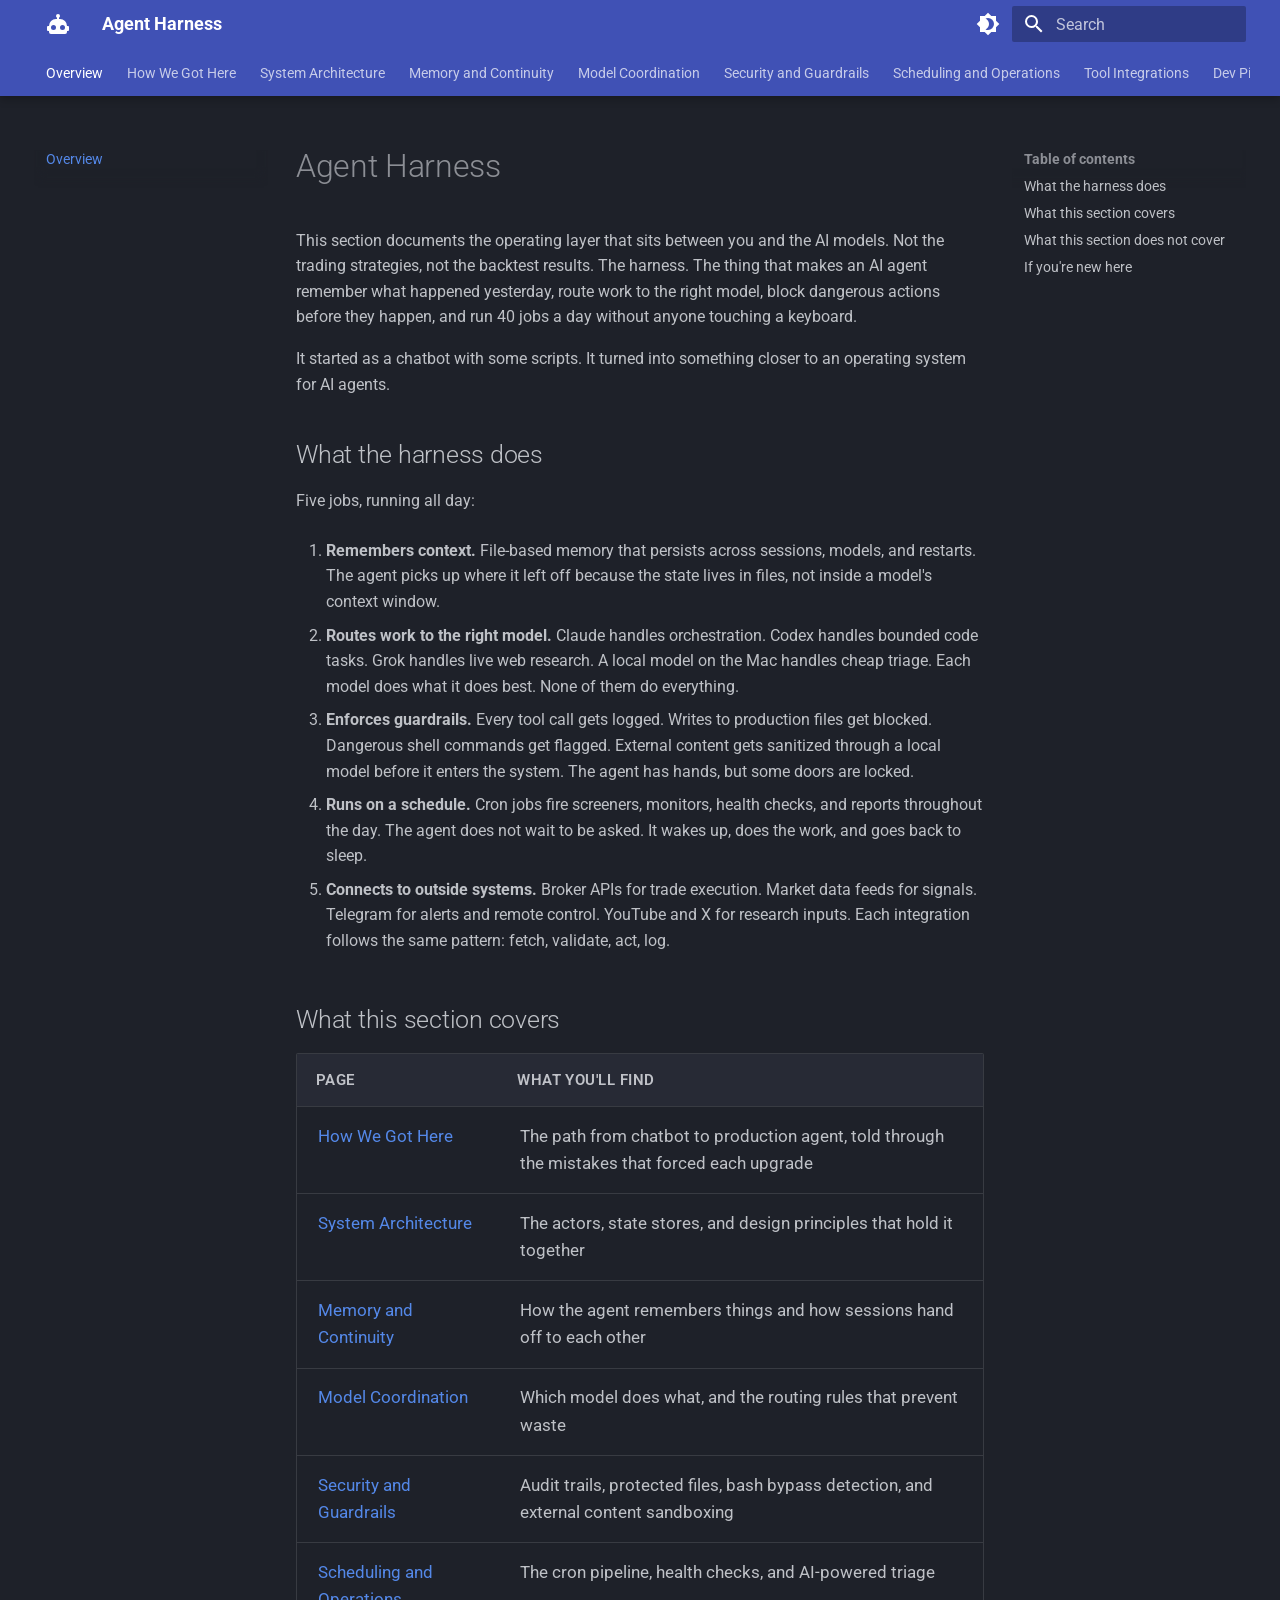
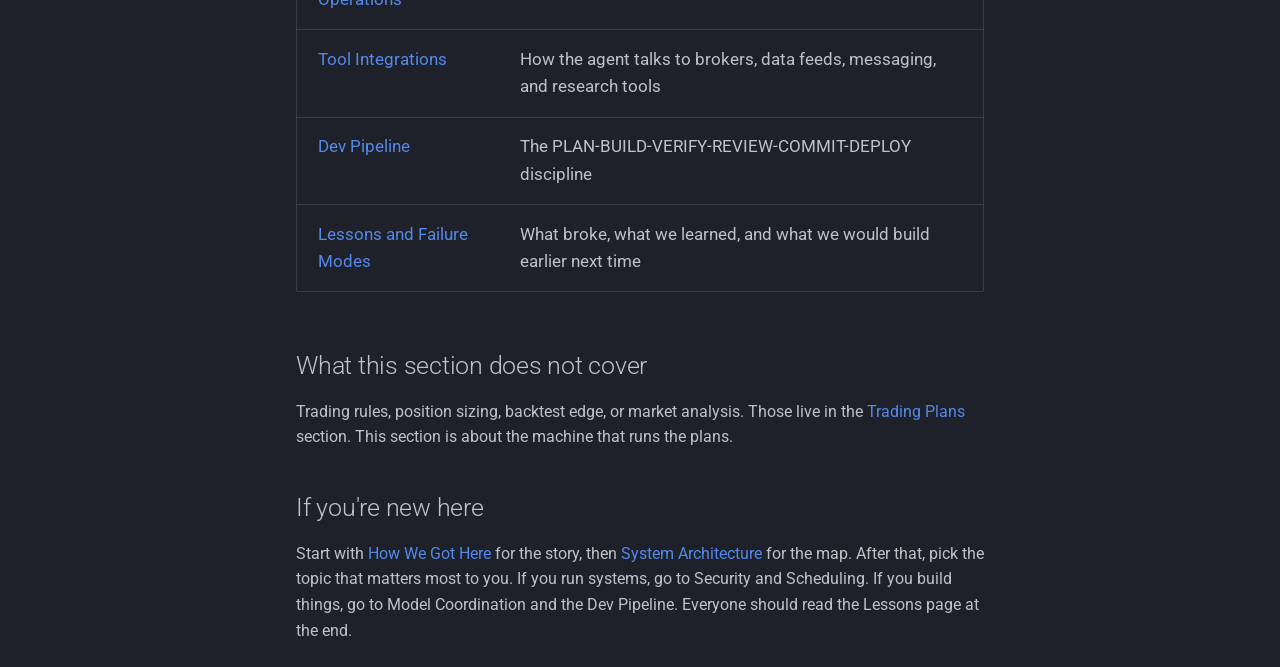
==== index.html @ ddc843b8 "Deployed  with MkDocs version: 1.6.1" ====
<!doctype html>
<html lang="en" class="no-js">
  <head>
    
      <meta charset="utf-8">
      <meta name="viewport" content="width=device-width,initial-scale=1">
      
        <meta name="description" content="How to build a production AI agent system with persistent memory, multi-model coordination, and guardrails">
      
      
        <meta name="author" content="Dana">
      
      
      
      
        <link rel="next" href="how-we-got-here/">
      
      
        
      
      
      <link rel="icon" href="assets/favicon.svg">
      <meta name="generator" content="mkdocs-1.6.1, mkdocs-material-9.7.6">
    
    
      
        <title>Agent Harness</title>
      
    
    
      <link rel="stylesheet" href="assets/stylesheets/main.484c7ddc.min.css">
      
        
        <link rel="stylesheet" href="assets/stylesheets/palette.ab4e12ef.min.css">
      
      


    
    
      
    
    
      
        
        
        <link rel="preconnect" href="https://fonts.gstatic.com" crossorigin>
        <link rel="stylesheet" href="https://fonts.googleapis.com/css?family=Roboto:300,300i,400,400i,700,700i%7CRoboto+Mono:400,400i,700,700i&display=fallback">
        <style>:root{--md-text-font:"Roboto";--md-code-font:"Roboto Mono"}</style>
      
    
    
      <link rel="stylesheet" href="stylesheets/extra.css">
    
    <script>__md_scope=new URL(".",location),__md_hash=e=>[...e].reduce(((e,_)=>(e<<5)-e+_.charCodeAt(0)),0),__md_get=(e,_=localStorage,t=__md_scope)=>JSON.parse(_.getItem(t.pathname+"."+e)),__md_set=(e,_,t=localStorage,a=__md_scope)=>{try{t.setItem(a.pathname+"."+e,JSON.stringify(_))}catch(e){}}</script>
    
      

    
    
  </head>
  
  
    
    
      
    
    
    
    
    <body dir="ltr" data-md-color-scheme="slate" data-md-color-primary="indigo" data-md-color-accent="cyan">
  
    
    <input class="md-toggle" data-md-toggle="drawer" type="checkbox" id="__drawer" autocomplete="off">
    <input class="md-toggle" data-md-toggle="search" type="checkbox" id="__search" autocomplete="off">
    <label class="md-overlay" for="__drawer"></label>
    <div data-md-component="skip">
      
        
        <a href="#agent-harness" class="md-skip">
          Skip to content
        </a>
      
    </div>
    <div data-md-component="announce">
      
    </div>
    
    
      

  

<header class="md-header md-header--shadow md-header--lifted" data-md-component="header">
  <nav class="md-header__inner md-grid" aria-label="Header">
    <a href="." title="Agent Harness" class="md-header__button md-logo" aria-label="Agent Harness" data-md-component="logo">
      
  
  <svg xmlns="http://www.w3.org/2000/svg" viewBox="0 0 24 24"><path d="M12 2a2 2 0 0 1 2 2c0 .74-.4 1.39-1 1.73V7h1a7 7 0 0 1 7 7h1a1 1 0 0 1 1 1v3a1 1 0 0 1-1 1h-1v1a2 2 0 0 1-2 2H5a2 2 0 0 1-2-2v-1H2a1 1 0 0 1-1-1v-3a1 1 0 0 1 1-1h1a7 7 0 0 1 7-7h1V5.73c-.6-.34-1-.99-1-1.73a2 2 0 0 1 2-2M7.5 13A2.5 2.5 0 0 0 5 15.5 2.5 2.5 0 0 0 7.5 18a2.5 2.5 0 0 0 2.5-2.5A2.5 2.5 0 0 0 7.5 13m9 0a2.5 2.5 0 0 0-2.5 2.5 2.5 2.5 0 0 0 2.5 2.5 2.5 2.5 0 0 0 2.5-2.5 2.5 2.5 0 0 0-2.5-2.5"/></svg>

    </a>
    <label class="md-header__button md-icon" for="__drawer">
      
      <svg xmlns="http://www.w3.org/2000/svg" viewBox="0 0 24 24"><path d="M3 6h18v2H3zm0 5h18v2H3zm0 5h18v2H3z"/></svg>
    </label>
    <div class="md-header__title" data-md-component="header-title">
      <div class="md-header__ellipsis">
        <div class="md-header__topic">
          <span class="md-ellipsis">
            Agent Harness
          </span>
        </div>
        <div class="md-header__topic" data-md-component="header-topic">
          <span class="md-ellipsis">
            
              Overview
            
          </span>
        </div>
      </div>
    </div>
    
      
        <form class="md-header__option" data-md-component="palette">
  
    
    
    
    <input class="md-option" data-md-color-media="" data-md-color-scheme="slate" data-md-color-primary="indigo" data-md-color-accent="cyan"  aria-label="Switch to light mode"  type="radio" name="__palette" id="__palette_0">
    
      <label class="md-header__button md-icon" title="Switch to light mode" for="__palette_1" hidden>
        <svg xmlns="http://www.w3.org/2000/svg" viewBox="0 0 24 24"><path d="M12 18c-.89 0-1.74-.2-2.5-.55C11.56 16.5 13 14.42 13 12s-1.44-4.5-3.5-5.45C10.26 6.2 11.11 6 12 6a6 6 0 0 1 6 6 6 6 0 0 1-6 6m8-9.31V4h-4.69L12 .69 8.69 4H4v4.69L.69 12 4 15.31V20h4.69L12 23.31 15.31 20H20v-4.69L23.31 12z"/></svg>
      </label>
    
  
    
    
    
    <input class="md-option" data-md-color-media="" data-md-color-scheme="default" data-md-color-primary="indigo" data-md-color-accent="cyan"  aria-label="Switch to dark mode"  type="radio" name="__palette" id="__palette_1">
    
      <label class="md-header__button md-icon" title="Switch to dark mode" for="__palette_0" hidden>
        <svg xmlns="http://www.w3.org/2000/svg" viewBox="0 0 24 24"><path d="M12 8a4 4 0 0 0-4 4 4 4 0 0 0 4 4 4 4 0 0 0 4-4 4 4 0 0 0-4-4m0 10a6 6 0 0 1-6-6 6 6 0 0 1 6-6 6 6 0 0 1 6 6 6 6 0 0 1-6 6m8-9.31V4h-4.69L12 .69 8.69 4H4v4.69L.69 12 4 15.31V20h4.69L12 23.31 15.31 20H20v-4.69L23.31 12z"/></svg>
      </label>
    
  
</form>
      
    
    
      <script>var palette=__md_get("__palette");if(palette&&palette.color){if("(prefers-color-scheme)"===palette.color.media){var media=matchMedia("(prefers-color-scheme: light)"),input=document.querySelector(media.matches?"[data-md-color-media='(prefers-color-scheme: light)']":"[data-md-color-media='(prefers-color-scheme: dark)']");palette.color.media=input.getAttribute("data-md-color-media"),palette.color.scheme=input.getAttribute("data-md-color-scheme"),palette.color.primary=input.getAttribute("data-md-color-primary"),palette.color.accent=input.getAttribute("data-md-color-accent")}for(var[key,value]of Object.entries(palette.color))document.body.setAttribute("data-md-color-"+key,value)}</script>
    
    
    
      
      
        <label class="md-header__button md-icon" for="__search">
          
          <svg xmlns="http://www.w3.org/2000/svg" viewBox="0 0 24 24"><path d="M9.5 3A6.5 6.5 0 0 1 16 9.5c0 1.61-.59 3.09-1.56 4.23l.27.27h.79l5 5-1.5 1.5-5-5v-.79l-.27-.27A6.52 6.52 0 0 1 9.5 16 6.5 6.5 0 0 1 3 9.5 6.5 6.5 0 0 1 9.5 3m0 2C7 5 5 7 5 9.5S7 14 9.5 14 14 12 14 9.5 12 5 9.5 5"/></svg>
        </label>
        <div class="md-search" data-md-component="search" role="dialog">
  <label class="md-search__overlay" for="__search"></label>
  <div class="md-search__inner" role="search">
    <form class="md-search__form" name="search">
      <input type="text" class="md-search__input" name="query" aria-label="Search" placeholder="Search" autocapitalize="off" autocorrect="off" autocomplete="off" spellcheck="false" data-md-component="search-query" required>
      <label class="md-search__icon md-icon" for="__search">
        
        <svg xmlns="http://www.w3.org/2000/svg" viewBox="0 0 24 24"><path d="M9.5 3A6.5 6.5 0 0 1 16 9.5c0 1.61-.59 3.09-1.56 4.23l.27.27h.79l5 5-1.5 1.5-5-5v-.79l-.27-.27A6.52 6.52 0 0 1 9.5 16 6.5 6.5 0 0 1 3 9.5 6.5 6.5 0 0 1 9.5 3m0 2C7 5 5 7 5 9.5S7 14 9.5 14 14 12 14 9.5 12 5 9.5 5"/></svg>
        
        <svg xmlns="http://www.w3.org/2000/svg" viewBox="0 0 24 24"><path d="M20 11v2H8l5.5 5.5-1.42 1.42L4.16 12l7.92-7.92L13.5 5.5 8 11z"/></svg>
      </label>
      <nav class="md-search__options" aria-label="Search">
        
        <button type="reset" class="md-search__icon md-icon" title="Clear" aria-label="Clear" tabindex="-1">
          
          <svg xmlns="http://www.w3.org/2000/svg" viewBox="0 0 24 24"><path d="M19 6.41 17.59 5 12 10.59 6.41 5 5 6.41 10.59 12 5 17.59 6.41 19 12 13.41 17.59 19 19 17.59 13.41 12z"/></svg>
        </button>
      </nav>
      
        <div class="md-search__suggest" data-md-component="search-suggest"></div>
      
    </form>
    <div class="md-search__output">
      <div class="md-search__scrollwrap" tabindex="0" data-md-scrollfix>
        <div class="md-search-result" data-md-component="search-result">
          <div class="md-search-result__meta">
            Initializing search
          </div>
          <ol class="md-search-result__list" role="presentation"></ol>
        </div>
      </div>
    </div>
  </div>
</div>
      
    
    
  </nav>
  
    
      
<nav class="md-tabs" aria-label="Tabs" data-md-component="tabs">
  <div class="md-grid">
    <ul class="md-tabs__list">
      
        
  
  
  
    
  
  
    <li class="md-tabs__item md-tabs__item--active">
      <a href="." class="md-tabs__link">
        
  
  
    
  
  Overview

      </a>
    </li>
  

      
        
  
  
  
  
    <li class="md-tabs__item">
      <a href="how-we-got-here/" class="md-tabs__link">
        
  
  
    
  
  How We Got Here

      </a>
    </li>
  

      
        
  
  
  
  
    <li class="md-tabs__item">
      <a href="architecture/" class="md-tabs__link">
        
  
  
    
  
  System Architecture

      </a>
    </li>
  

      
        
  
  
  
  
    <li class="md-tabs__item">
      <a href="memory-and-continuity/" class="md-tabs__link">
        
  
  
    
  
  Memory and Continuity

      </a>
    </li>
  

      
        
  
  
  
  
    <li class="md-tabs__item">
      <a href="model-coordination/" class="md-tabs__link">
        
  
  
    
  
  Model Coordination

      </a>
    </li>
  

      
        
  
  
  
  
    <li class="md-tabs__item">
      <a href="security-and-guardrails/" class="md-tabs__link">
        
  
  
    
  
  Security and Guardrails

      </a>
    </li>
  

      
        
  
  
  
  
    <li class="md-tabs__item">
      <a href="scheduling-and-operations/" class="md-tabs__link">
        
  
  
    
  
  Scheduling and Operations

      </a>
    </li>
  

      
        
  
  
  
  
    <li class="md-tabs__item">
      <a href="tool-integrations/" class="md-tabs__link">
        
  
  
    
  
  Tool Integrations

      </a>
    </li>
  

      
        
  
  
  
  
    <li class="md-tabs__item">
      <a href="dev-pipeline/" class="md-tabs__link">
        
  
  
    
  
  Dev Pipeline

      </a>
    </li>
  

      
        
  
  
  
  
    <li class="md-tabs__item">
      <a href="lessons-and-failure-modes/" class="md-tabs__link">
        
  
  
    
  
  Lessons and Failure Modes

      </a>
    </li>
  

      
    </ul>
  </div>
</nav>
    
  
</header>
    
    <div class="md-container" data-md-component="container">
      
      
        
      
      <main class="md-main" data-md-component="main">
        <div class="md-main__inner md-grid">
          
            
              
              <div class="md-sidebar md-sidebar--primary" data-md-component="sidebar" data-md-type="navigation" >
                <div class="md-sidebar__scrollwrap">
                  <div class="md-sidebar__inner">
                    


  


<nav class="md-nav md-nav--primary md-nav--lifted" aria-label="Navigation" data-md-level="0">
  <label class="md-nav__title" for="__drawer">
    <a href="." title="Agent Harness" class="md-nav__button md-logo" aria-label="Agent Harness" data-md-component="logo">
      
  
  <svg xmlns="http://www.w3.org/2000/svg" viewBox="0 0 24 24"><path d="M12 2a2 2 0 0 1 2 2c0 .74-.4 1.39-1 1.73V7h1a7 7 0 0 1 7 7h1a1 1 0 0 1 1 1v3a1 1 0 0 1-1 1h-1v1a2 2 0 0 1-2 2H5a2 2 0 0 1-2-2v-1H2a1 1 0 0 1-1-1v-3a1 1 0 0 1 1-1h1a7 7 0 0 1 7-7h1V5.73c-.6-.34-1-.99-1-1.73a2 2 0 0 1 2-2M7.5 13A2.5 2.5 0 0 0 5 15.5 2.5 2.5 0 0 0 7.5 18a2.5 2.5 0 0 0 2.5-2.5A2.5 2.5 0 0 0 7.5 13m9 0a2.5 2.5 0 0 0-2.5 2.5 2.5 2.5 0 0 0 2.5 2.5 2.5 2.5 0 0 0 2.5-2.5 2.5 2.5 0 0 0-2.5-2.5"/></svg>

    </a>
    Agent Harness
  </label>
  
  <ul class="md-nav__list" data-md-scrollfix>
    
      
      
  
  
    
  
  
  
    <li class="md-nav__item md-nav__item--active">
      
      <input class="md-nav__toggle md-toggle" type="checkbox" id="__toc">
      
      
        
      
      
        <label class="md-nav__link md-nav__link--active" for="__toc">
          
  
  
  <span class="md-ellipsis">
    
  
    Overview
  

    
  </span>
  
  

          <span class="md-nav__icon md-icon"></span>
        </label>
      
      <a href="." class="md-nav__link md-nav__link--active">
        
  
  
  <span class="md-ellipsis">
    
  
    Overview
  

    
  </span>
  
  

      </a>
      
        

<nav class="md-nav md-nav--secondary" aria-label="Table of contents">
  
  
  
    
  
  
    <label class="md-nav__title" for="__toc">
      <span class="md-nav__icon md-icon"></span>
      Table of contents
    </label>
    <ul class="md-nav__list" data-md-component="toc" data-md-scrollfix>
      
        <li class="md-nav__item">
  <a href="#what-the-harness-does" class="md-nav__link">
    <span class="md-ellipsis">
      
        What the harness does
      
    </span>
  </a>
  
</li>
      
        <li class="md-nav__item">
  <a href="#what-this-section-covers" class="md-nav__link">
    <span class="md-ellipsis">
      
        What this section covers
      
    </span>
  </a>
  
</li>
      
        <li class="md-nav__item">
  <a href="#what-this-section-does-not-cover" class="md-nav__link">
    <span class="md-ellipsis">
      
        What this section does not cover
      
    </span>
  </a>
  
</li>
      
        <li class="md-nav__item">
  <a href="#if-youre-new-here" class="md-nav__link">
    <span class="md-ellipsis">
      
        If you're new here
      
    </span>
  </a>
  
</li>
      
    </ul>
  
</nav>
      
    </li>
  

    
      
      
  
  
  
  
    <li class="md-nav__item">
      <a href="how-we-got-here/" class="md-nav__link">
        
  
  
  <span class="md-ellipsis">
    
  
    How We Got Here
  

    
  </span>
  
  

      </a>
    </li>
  

    
      
      
  
  
  
  
    <li class="md-nav__item">
      <a href="architecture/" class="md-nav__link">
        
  
  
  <span class="md-ellipsis">
    
  
    System Architecture
  

    
  </span>
  
  

      </a>
    </li>
  

    
      
      
  
  
  
  
    <li class="md-nav__item">
      <a href="memory-and-continuity/" class="md-nav__link">
        
  
  
  <span class="md-ellipsis">
    
  
    Memory and Continuity
  

    
  </span>
  
  

      </a>
    </li>
  

    
      
      
  
  
  
  
    <li class="md-nav__item">
      <a href="model-coordination/" class="md-nav__link">
        
  
  
  <span class="md-ellipsis">
    
  
    Model Coordination
  

    
  </span>
  
  

      </a>
    </li>
  

    
      
      
  
  
  
  
    <li class="md-nav__item">
      <a href="security-and-guardrails/" class="md-nav__link">
        
  
  
  <span class="md-ellipsis">
    
  
    Security and Guardrails
  

    
  </span>
  
  

      </a>
    </li>
  

    
      
      
  
  
  
  
    <li class="md-nav__item">
      <a href="scheduling-and-operations/" class="md-nav__link">
        
  
  
  <span class="md-ellipsis">
    
  
    Scheduling and Operations
  

    
  </span>
  
  

      </a>
    </li>
  

    
      
      
  
  
  
  
    <li class="md-nav__item">
      <a href="tool-integrations/" class="md-nav__link">
        
  
  
  <span class="md-ellipsis">
    
  
    Tool Integrations
  

    
  </span>
  
  

      </a>
    </li>
  

    
      
      
  
  
  
  
    <li class="md-nav__item">
      <a href="dev-pipeline/" class="md-nav__link">
        
  
  
  <span class="md-ellipsis">
    
  
    Dev Pipeline
  

    
  </span>
  
  

      </a>
    </li>
  

    
      
      
  
  
  
  
    <li class="md-nav__item">
      <a href="lessons-and-failure-modes/" class="md-nav__link">
        
  
  
  <span class="md-ellipsis">
    
  
    Lessons and Failure Modes
  

    
  </span>
  
  

      </a>
    </li>
  

    
  </ul>
</nav>
                  </div>
                </div>
              </div>
            
            
              
              <div class="md-sidebar md-sidebar--secondary" data-md-component="sidebar" data-md-type="toc" >
                <div class="md-sidebar__scrollwrap">
                  <div class="md-sidebar__inner">
                    

<nav class="md-nav md-nav--secondary" aria-label="Table of contents">
  
  
  
    
  
  
    <label class="md-nav__title" for="__toc">
      <span class="md-nav__icon md-icon"></span>
      Table of contents
    </label>
    <ul class="md-nav__list" data-md-component="toc" data-md-scrollfix>
      
        <li class="md-nav__item">
  <a href="#what-the-harness-does" class="md-nav__link">
    <span class="md-ellipsis">
      
        What the harness does
      
    </span>
  </a>
  
</li>
      
        <li class="md-nav__item">
  <a href="#what-this-section-covers" class="md-nav__link">
    <span class="md-ellipsis">
      
        What this section covers
      
    </span>
  </a>
  
</li>
      
        <li class="md-nav__item">
  <a href="#what-this-section-does-not-cover" class="md-nav__link">
    <span class="md-ellipsis">
      
        What this section does not cover
      
    </span>
  </a>
  
</li>
      
        <li class="md-nav__item">
  <a href="#if-youre-new-here" class="md-nav__link">
    <span class="md-ellipsis">
      
        If you're new here
      
    </span>
  </a>
  
</li>
      
    </ul>
  
</nav>
                  </div>
                </div>
              </div>
            
          
          
            <div class="md-content" data-md-component="content">
              
              <article class="md-content__inner md-typeset">
                
                  



<h1 id="agent-harness">Agent Harness<a class="headerlink" href="#agent-harness" title="Permanent link">&para;</a></h1>
<p>This section documents the operating layer that sits between you and the AI models. Not the trading strategies, not the backtest results. The harness. The thing that makes an AI agent remember what happened yesterday, route work to the right model, block dangerous actions before they happen, and run 40 jobs a day without anyone touching a keyboard.</p>
<p>It started as a chatbot with some scripts. It turned into something closer to an operating system for AI agents.</p>
<h2 id="what-the-harness-does">What the harness does<a class="headerlink" href="#what-the-harness-does" title="Permanent link">&para;</a></h2>
<p>Five jobs, running all day:</p>
<ol>
<li>
<p><strong>Remembers context.</strong> File-based memory that persists across sessions, models, and restarts. The agent picks up where it left off because the state lives in files, not inside a model's context window.</p>
</li>
<li>
<p><strong>Routes work to the right model.</strong> Claude handles orchestration. Codex handles bounded code tasks. Grok handles live web research. A local model on the Mac handles cheap triage. Each model does what it does best. None of them do everything.</p>
</li>
<li>
<p><strong>Enforces guardrails.</strong> Every tool call gets logged. Writes to production files get blocked. Dangerous shell commands get flagged. External content gets sanitized through a local model before it enters the system. The agent has hands, but some doors are locked.</p>
</li>
<li>
<p><strong>Runs on a schedule.</strong> Cron jobs fire screeners, monitors, health checks, and reports throughout the day. The agent does not wait to be asked. It wakes up, does the work, and goes back to sleep.</p>
</li>
<li>
<p><strong>Connects to outside systems.</strong> Broker APIs for trade execution. Market data feeds for signals. Telegram for alerts and remote control. YouTube and X for research inputs. Each integration follows the same pattern: fetch, validate, act, log.</p>
</li>
</ol>
<h2 id="what-this-section-covers">What this section covers<a class="headerlink" href="#what-this-section-covers" title="Permanent link">&para;</a></h2>
<table>
<thead>
<tr>
<th>Page</th>
<th>What you'll find</th>
</tr>
</thead>
<tbody>
<tr>
<td><a href="how-we-got-here/">How We Got Here</a></td>
<td>The path from chatbot to production agent, told through the mistakes that forced each upgrade</td>
</tr>
<tr>
<td><a href="architecture/">System Architecture</a></td>
<td>The actors, state stores, and design principles that hold it together</td>
</tr>
<tr>
<td><a href="memory-and-continuity/">Memory and Continuity</a></td>
<td>How the agent remembers things and how sessions hand off to each other</td>
</tr>
<tr>
<td><a href="model-coordination/">Model Coordination</a></td>
<td>Which model does what, and the routing rules that prevent waste</td>
</tr>
<tr>
<td><a href="security-and-guardrails/">Security and Guardrails</a></td>
<td>Audit trails, protected files, bash bypass detection, and external content sandboxing</td>
</tr>
<tr>
<td><a href="scheduling-and-operations/">Scheduling and Operations</a></td>
<td>The cron pipeline, health checks, and AI-powered triage</td>
</tr>
<tr>
<td><a href="tool-integrations/">Tool Integrations</a></td>
<td>How the agent talks to brokers, data feeds, messaging, and research tools</td>
</tr>
<tr>
<td><a href="dev-pipeline/">Dev Pipeline</a></td>
<td>The PLAN-BUILD-VERIFY-REVIEW-COMMIT-DEPLOY discipline</td>
</tr>
<tr>
<td><a href="lessons-and-failure-modes/">Lessons and Failure Modes</a></td>
<td>What broke, what we learned, and what we would build earlier next time</td>
</tr>
</tbody>
</table>
<h2 id="what-this-section-does-not-cover">What this section does not cover<a class="headerlink" href="#what-this-section-does-not-cover" title="Permanent link">&para;</a></h2>
<p>Trading rules, position sizing, backtest edge, or market analysis. Those live in the <a href="https://drm-collab.github.io/master-rulebook/plans/overview/">Trading Plans</a> section. This section is about the machine that runs the plans.</p>
<h2 id="if-youre-new-here">If you're new here<a class="headerlink" href="#if-youre-new-here" title="Permanent link">&para;</a></h2>
<p>Start with <a href="how-we-got-here/">How We Got Here</a> for the story, then <a href="architecture/">System Architecture</a> for the map. After that, pick the topic that matters most to you. If you run systems, go to Security and Scheduling. If you build things, go to Model Coordination and the Dev Pipeline. Everyone should read the Lessons page at the end.</p>












                
              </article>
            </div>
          
          
  <script>var tabs=__md_get("__tabs");if(Array.isArray(tabs))e:for(var set of document.querySelectorAll(".tabbed-set")){var labels=set.querySelector(".tabbed-labels");for(var tab of tabs)for(var label of labels.getElementsByTagName("label"))if(label.innerText.trim()===tab){var input=document.getElementById(label.htmlFor);input.checked=!0;continue e}}</script>

<script>var target=document.getElementById(location.hash.slice(1));target&&target.name&&(target.checked=target.name.startsWith("__tabbed_"))</script>
        </div>
        
          <button type="button" class="md-top md-icon" data-md-component="top" hidden>
  
  <svg xmlns="http://www.w3.org/2000/svg" viewBox="0 0 24 24"><path d="M13 20h-2V8l-5.5 5.5-1.42-1.42L12 4.16l7.92 7.92-1.42 1.42L13 8z"/></svg>
  Back to top
</button>
        
      </main>
      
        <footer class="md-footer">
  
  <div class="md-footer-meta md-typeset">
    <div class="md-footer-meta__inner md-grid">
      <div class="md-copyright">
  
  
    Made with
    <a href="https://squidfunk.github.io/mkdocs-material/" target="_blank" rel="noopener">
      Material for MkDocs
    </a>
  
</div>
      
    </div>
  </div>
</footer>
      
    </div>
    <div class="md-dialog" data-md-component="dialog">
      <div class="md-dialog__inner md-typeset"></div>
    </div>
    
    
    
      
      
      <script id="__config" type="application/json">{"annotate": null, "base": ".", "features": ["navigation.instant", "navigation.tabs", "navigation.tabs.sticky", "navigation.sections", "navigation.top", "search.highlight", "search.suggest", "content.code.copy", "content.tabs.link", "toc.follow"], "search": "assets/javascripts/workers/search.2c215733.min.js", "tags": null, "translations": {"clipboard.copied": "Copied to clipboard", "clipboard.copy": "Copy to clipboard", "search.result.more.one": "1 more on this page", "search.result.more.other": "# more on this page", "search.result.none": "No matching documents", "search.result.one": "1 matching document", "search.result.other": "# matching documents", "search.result.placeholder": "Type to start searching", "search.result.term.missing": "Missing", "select.version": "Select version"}, "version": null}</script>
    
    
      <script src="assets/javascripts/bundle.79ae519e.min.js"></script>
      
    
  </body>
</html>
---- assets/stylesheets/main.484c7ddc.min.css ----
@charset "UTF-8";html{-webkit-text-size-adjust:none;-moz-text-size-adjust:none;text-size-adjust:none;box-sizing:border-box}*,:after,:before{box-sizing:inherit}@media (prefers-reduced-motion){*,:after,:before{transition:none!important}}body{margin:0}a,button,input,label{-webkit-tap-highlight-color:transparent}a{color:inherit;text-decoration:none}hr{border:0;box-sizing:initial;display:block;height:.05rem;overflow:visible;padding:0}small{font-size:80%}sub,sup{line-height:1em}img{border-style:none}table{border-collapse:initial;border-spacing:0}td,th{font-weight:400;vertical-align:top}button{background:#0000;border:0;font-family:inherit;font-size:inherit;margin:0;padding:0}input{border:0;outline:none}:root{--md-primary-fg-color:#4051b5;--md-primary-fg-color--light:#5d6cc0;--md-primary-fg-color--dark:#303fa1;--md-primary-bg-color:#fff;--md-primary-bg-color--light:#ffffffb3;--md-accent-fg-color:#526cfe;--md-accent-fg-color--transparent:#526cfe1a;--md-accent-bg-color:#fff;--md-accent-bg-color--light:#ffffffb3}[data-md-color-scheme=default]{color-scheme:light}[data-md-color-scheme=default] img[src$="#gh-dark-mode-only"],[data-md-color-scheme=default] img[src$="#only-dark"]{display:none}:root,[data-md-color-scheme=default]{--md-hue:225deg;--md-default-fg-color:#000000de;--md-default-fg-color--light:#0000008a;--md-default-fg-color--lighter:#00000052;--md-default-fg-color--lightest:#00000012;--md-default-bg-color:#fff;--md-default-bg-color--light:#ffffffb3;--md-default-bg-color--lighter:#ffffff4d;--md-default-bg-color--lightest:#ffffff1f;--md-code-fg-color:#36464e;--md-code-bg-color:#f5f5f5;--md-code-bg-color--light:#f5f5f5b3;--md-code-bg-color--lighter:#f5f5f54d;--md-code-hl-color:#4287ff;--md-code-hl-color--light:#4287ff1a;--md-code-hl-number-color:#d52a2a;--md-code-hl-special-color:#db1457;--md-code-hl-function-color:#a846b9;--md-code-hl-constant-color:#6e59d9;--md-code-hl-keyword-color:#3f6ec6;--md-code-hl-string-color:#1c7d4d;--md-code-hl-name-color:var(--md-code-fg-color);--md-code-hl-operator-color:var(--md-default-fg-color--light);--md-code-hl-punctuation-color:var(--md-default-fg-color--light);--md-code-hl-comment-color:var(--md-default-fg-color--light);--md-code-hl-generic-color:var(--md-default-fg-color--light);--md-code-hl-variable-color:var(--md-default-fg-color--light);--md-typeset-color:var(--md-default-fg-color);--md-typeset-a-color:var(--md-primary-fg-color);--md-typeset-del-color:#f5503d26;--md-typeset-ins-color:#0bd57026;--md-typeset-kbd-color:#fafafa;--md-typeset-kbd-accent-color:#fff;--md-typeset-kbd-border-color:#b8b8b8;--md-typeset-mark-color:#ffff0080;--md-typeset-table-color:#0000001f;--md-typeset-table-color--light:rgba(0,0,0,.035);--md-admonition-fg-color:var(--md-default-fg-color);--md-admonition-bg-color:var(--md-default-bg-color);--md-warning-fg-color:#000000de;--md-warning-bg-color:#ff9;--md-footer-fg-color:#fff;--md-footer-fg-color--light:#ffffffb3;--md-footer-fg-color--lighter:#ffffff73;--md-footer-bg-color:#000000de;--md-footer-bg-color--dark:#00000052;--md-shadow-z1:0 0.2rem 0.5rem #0000000d,0 0 0.05rem #0000001a;--md-shadow-z2:0 0.2rem 0.5rem #0000001a,0 0 0.05rem #00000040;--md-shadow-z3:0 0.2rem 0.5rem #0003,0 0 0.05rem #00000059}.md-icon svg{fill:currentcolor;display:block;height:1.2rem;width:1.2rem}body{-webkit-font-smoothing:antialiased;-moz-osx-font-smoothing:grayscale;--md-text-font-family:var(--md-text-font,_),-apple-system,BlinkMacSystemFont,Helvetica,Arial,sans-serif;--md-code-font-family:var(--md-code-font,_),SFMono-Regular,Consolas,Menlo,monospace}aside,body,input{font-feature-settings:"kern","liga";color:var(--md-typeset-color);font-family:var(--md-text-font-family)}code,kbd,pre{font-feature-settings:"kern";font-family:var(--md-code-font-family)}:root{--md-typeset-table-sort-icon:url('data:image/svg+xml;charset=utf-8,<svg xmlns="http://www.w3.org/2000/svg" viewBox="0 0 24 24"><path d="m18 21-4-4h3V7h-3l4-4 4 4h-3v10h3M2 19v-2h10v2M2 13v-2h7v2M2 7V5h4v2z"/></svg>');--md-typeset-table-sort-icon--asc:url('data:image/svg+xml;charset=utf-8,<svg xmlns="http://www.w3.org/2000/svg" viewBox="0 0 24 24"><path d="M19 17h3l-4 4-4-4h3V3h2M2 17h10v2H2M6 5v2H2V5m0 6h7v2H2z"/></svg>');--md-typeset-table-sort-icon--desc:url('data:image/svg+xml;charset=utf-8,<svg xmlns="http://www.w3.org/2000/svg" viewBox="0 0 24 24"><path d="M19 7h3l-4-4-4 4h3v14h2M2 17h10v2H2M6 5v2H2V5m0 6h7v2H2z"/></svg>')}.md-typeset{-webkit-print-color-adjust:exact;color-adjust:exact;font-size:.8rem;line-height:1.6;overflow-wrap:break-word}@media print{.md-typeset{font-size:.68rem}}.md-typeset blockquote,.md-typeset dl,.md-typeset figure,.md-typeset ol,.md-typeset pre,.md-typeset ul{margin-bottom:1em;margin-top:1em}.md-typeset h1{color:var(--md-default-fg-color--light);font-size:2em;line-height:1.3;margin:0 0 1.25em}.md-typeset h1,.md-typeset h2{font-weight:300;letter-spacing:-.01em}.md-typeset h2{font-size:1.5625em;line-height:1.4;margin:1.6em 0 .64em}.md-typeset h3{font-size:1.25em;font-weight:400;letter-spacing:-.01em;line-height:1.5;margin:1.6em 0 .8em}.md-typeset h2+h3{margin-top:.8em}.md-typeset h4{font-weight:700;letter-spacing:-.01em;margin:1em 0}.md-typeset h5,.md-typeset h6{color:var(--md-default-fg-color--light);font-size:.8em;font-weight:700;letter-spacing:-.01em;margin:1.25em 0}.md-typeset h5{text-transform:uppercase}.md-typeset h5 code{text-transform:none}.md-typeset hr{border-bottom:.05rem solid var(--md-default-fg-color--lightest);display:flow-root;margin:1.5em 0}.md-typeset a{color:var(--md-typeset-a-color);word-break:break-word}.md-typeset a,.md-typeset a:before{transition:color 125ms}.md-typeset a:focus,.md-typeset a:hover{color:var(--md-accent-fg-color)}.md-typeset a:focus code,.md-typeset a:hover code{background-color:var(--md-accent-fg-color--transparent);color:var(--md-accent-fg-color)}.md-typeset a code{color:var(--md-typeset-a-color)}.md-typeset a.focus-visible{outline-color:var(--md-accent-fg-color);outline-offset:.2rem}.md-typeset code,.md-typeset kbd,.md-typeset pre{color:var(--md-code-fg-color);direction:ltr;font-variant-ligatures:none;transition:background-color 125ms}@media print{.md-typeset code,.md-typeset kbd,.md-typeset pre{white-space:pre-wrap}}.md-typeset code{background-color:var(--md-code-bg-color);border-radius:.1rem;-webkit-box-decoration-break:clone;box-decoration-break:clone;font-size:.85em;padding:0 .2941176471em;transition:color 125ms,background-color 125ms;word-break:break-word}.md-typeset code:not(.focus-visible){-webkit-tap-highlight-color:transparent;outline:none}.md-typeset pre{display:flow-root;line-height:1.4;position:relative}.md-typeset pre>code{-webkit-box-decoration-break:slice;box-decoration-break:slice;box-shadow:none;display:block;margin:0;outline-color:var(--md-accent-fg-color);overflow:auto;padding:.7720588235em 1.1764705882em;scrollbar-color:var(--md-default-fg-color--lighter) #0000;scrollbar-width:thin;touch-action:auto;word-break:normal}.md-typeset pre>code:hover{scrollbar-color:var(--md-accent-fg-color) #0000}.md-typeset pre>code::-webkit-scrollbar{height:.2rem;width:.2rem}.md-typeset pre>code::-webkit-scrollbar-thumb{background-color:var(--md-default-fg-color--lighter)}.md-typeset pre>code::-webkit-scrollbar-thumb:hover{background-color:var(--md-accent-fg-color)}.md-typeset kbd{background-color:var(--md-typeset-kbd-color);border-radius:.1rem;box-shadow:0 .1rem 0 .05rem var(--md-typeset-kbd-border-color),0 .1rem 0 var(--md-typeset-kbd-border-color),0 -.1rem .2rem var(--md-typeset-kbd-accent-color) inset;color:var(--md-default-fg-color);display:inline-block;font-size:.75em;padding:0 .6666666667em;vertical-align:text-top;word-break:break-word}.md-typeset mark{background-color:var(--md-typeset-mark-color);-webkit-box-decoration-break:clone;box-decoration-break:clone;color:inherit;word-break:break-word}.md-typeset abbr{cursor:help;text-decoration:none}.md-typeset [data-preview],.md-typeset abbr{border-bottom:.05rem dotted var(--md-default-fg-color--light)}.md-typeset small{opacity:.75}[dir=ltr] .md-typeset sub,[dir=ltr] .md-typeset sup{margin-left:.078125em}[dir=rtl] .md-typeset sub,[dir=rtl] .md-typeset sup{margin-right:.078125em}[dir=ltr] .md-typeset blockquote{padding-left:.6rem}[dir=rtl] .md-typeset blockquote{padding-right:.6rem}[dir=ltr] .md-typeset blockquote{border-left:.2rem solid var(--md-default-fg-color--lighter)}[dir=rtl] .md-typeset blockquote{border-right:.2rem solid var(--md-default-fg-color--lighter)}.md-typeset blockquote{color:var(--md-default-fg-color--light);margin-left:0;margin-right:0}.md-typeset ul{list-style-type:disc}.md-typeset ul[type]{list-style-type:revert-layer}[dir=ltr] .md-typeset ol,[dir=ltr] .md-typeset ul{margin-left:.625em}[dir=rtl] .md-typeset ol,[dir=rtl] .md-typeset ul{margin-right:.625em}.md-typeset ol,.md-typeset ul{padding:0}.md-typeset ol:not([hidden]),.md-typeset ul:not([hidden]){display:flow-root}.md-typeset ol ol,.md-typeset ul ol{list-style-type:lower-alpha}.md-typeset ol ol ol,.md-typeset ul ol ol{list-style-type:lower-roman}.md-typeset ol ol ol ol,.md-typeset ul ol ol ol{list-style-type:upper-alpha}.md-typeset ol ol ol ol ol,.md-typeset ul ol ol ol ol{list-style-type:upper-roman}.md-typeset ol[type],.md-typeset ul[type]{list-style-type:revert-layer}[dir=ltr] .md-typeset ol li,[dir=ltr] .md-typeset ul li{margin-left:1.25em}[dir=rtl] .md-typeset ol li,[dir=rtl] .md-typeset ul li{margin-right:1.25em}.md-typeset ol li,.md-typeset ul li{margin-bottom:.5em}.md-typeset ol li blockquote,.md-typeset ol li p,.md-typeset ul li blockquote,.md-typeset ul li p{margin:.5em 0}.md-typeset ol li:last-child,.md-typeset ul li:last-child{margin-bottom:0}[dir=ltr] .md-typeset ol li ol,[dir=ltr] .md-typeset ol li ul,[dir=ltr] .md-typeset ul li ol,[dir=ltr] .md-typeset ul li ul{margin-left:.625em}[dir=rtl] .md-typeset ol li ol,[dir=rtl] .md-typeset ol li ul,[dir=rtl] .md-typeset ul li ol,[dir=rtl] .md-typeset ul li ul{margin-right:.625em}.md-typeset ol li ol,.md-typeset ol li ul,.md-typeset ul li ol,.md-typeset ul li ul{margin-bottom:.5em;margin-top:.5em}[dir=ltr] .md-typeset dd{margin-left:1.875em}[dir=rtl] .md-typeset dd{margin-right:1.875em}.md-typeset dd{margin-bottom:1.5em;margin-top:1em}.md-typeset img,.md-typeset svg,.md-typeset video{height:auto;max-width:100%}.md-typeset img[align=left]{margin:1em 1em 1em 0}.md-typeset img[align=right]{margin:1em 0 1em 1em}.md-typeset img[align]:only-child{margin-top:0}.md-typeset figure{display:flow-root;margin:1em auto;max-width:100%;text-align:center;width:fit-content}.md-typeset figure img{display:block;margin:0 auto}.md-typeset figcaption{font-style:italic;margin:1em auto;max-width:24rem}.md-typeset iframe{max-width:100%}.md-typeset table:not([class]){background-color:var(--md-default-bg-color);border:.05rem solid var(--md-typeset-table-color);border-radius:.1rem;display:inline-block;font-size:.64rem;max-width:100%;overflow:auto;touch-action:auto}@media print{.md-typeset table:not([class]){display:table}}.md-typeset table:not([class])+*{margin-top:1.5em}.md-typeset table:not([class]) td>:first-child,.md-typeset table:not([class]) th>:first-child{margin-top:0}.md-typeset table:not([class]) td>:last-child,.md-typeset table:not([class]) th>:last-child{margin-bottom:0}.md-typeset table:not([class]) td:not([align]),.md-typeset table:not([class]) th:not([align]){text-align:left}[dir=rtl] .md-typeset table:not([class]) td:not([align]),[dir=rtl] .md-typeset table:not([class]) th:not([align]){text-align:right}.md-typeset table:not([class]) th{font-weight:700;min-width:5rem;padding:.9375em 1.25em;vertical-align:top}.md-typeset table:not([class]) td{border-top:.05rem solid var(--md-typeset-table-color);padding:.9375em 1.25em;vertical-align:top}.md-typeset table:not([class]) tbody tr{transition:background-color 125ms}.md-typeset table:not([class]) tbody tr:hover{background-color:var(--md-typeset-table-color--light);box-shadow:0 .05rem 0 var(--md-default-bg-color) inset}.md-typeset table:not([class]) a{word-break:normal}.md-typeset table th[role=columnheader]{cursor:pointer}[dir=ltr] .md-typeset table th[role=columnheader]:after{margin-left:.5em}[dir=rtl] .md-typeset table th[role=columnheader]:after{margin-right:.5em}.md-typeset table th[role=columnheader]:after{content:"";display:inline-block;height:1.2em;-webkit-mask-image:var(--md-typeset-table-sort-icon);mask-image:var(--md-typeset-table-sort-icon);-webkit-mask-repeat:no-repeat;mask-repeat:no-repeat;-webkit-mask-size:contain;mask-size:contain;transition:background-color 125ms;vertical-align:text-bottom;width:1.2em}.md-typeset table th[role=columnheader]:hover:after{background-color:var(--md-default-fg-color--lighter)}.md-typeset table th[role=columnheader][aria-sort=ascending]:after{background-color:var(--md-default-fg-color--light);-webkit-mask-image:var(--md-typeset-table-sort-icon--asc);mask-image:var(--md-typeset-table-sort-icon--asc)}.md-typeset table th[role=columnheader][aria-sort=descending]:after{background-color:var(--md-default-fg-color--light);-webkit-mask-image:var(--md-typeset-table-sort-icon--desc);mask-image:var(--md-typeset-table-sort-icon--desc)}.md-typeset__scrollwrap{margin:1em -.8rem;overflow-x:auto;touch-action:auto}.md-typeset__table{display:inline-block;margin-bottom:.5em;padding:0 .8rem}@media print{.md-typeset__table{display:block}}html .md-typeset__table table{display:table;margin:0;overflow:hidden;width:100%}@media screen and (max-width:44.984375em){.md-content__inner>pre{margin:1em -.8rem}.md-content__inner>pre code{border-radius:0}}.md-typeset .md-author{border-radius:100%;display:block;flex-shrink:0;height:1.6rem;overflow:hidden;position:relative;transition:color 125ms,transform 125ms;width:1.6rem}.md-typeset .md-author img{display:block}.md-typeset .md-author--more{background:var(--md-default-fg-color--lightest);color:var(--md-default-fg-color--lighter);font-size:.6rem;font-weight:700;line-height:1.6rem;text-align:center}.md-typeset .md-author--long{height:2.4rem;width:2.4rem}.md-typeset a.md-author{transform:scale(1)}.md-typeset a.md-author img{border-radius:100%;filter:grayscale(100%) opacity(75%);transition:filter 125ms}.md-typeset a.md-author:focus,.md-typeset a.md-author:hover{transform:scale(1.1);z-index:1}.md-typeset a.md-author:focus img,.md-typeset a.md-author:hover img{filter:grayscale(0)}.md-banner{background-color:var(--md-footer-bg-color);color:var(--md-footer-fg-color);overflow:auto}@media print{.md-banner{display:none}}.md-banner--warning{background-color:var(--md-warning-bg-color);color:var(--md-warning-fg-color)}.md-banner__inner{font-size:.7rem;margin:.6rem auto;padding:0 .8rem}[dir=ltr] .md-banner__button{float:right}[dir=rtl] .md-banner__button{float:left}.md-banner__button{color:inherit;cursor:pointer;transition:opacity .25s}.no-js .md-banner__button{display:none}.md-banner__button:hover{opacity:.7}html{font-size:125%;height:100%;overflow-x:hidden}@media screen and (min-width:100em){html{font-size:137.5%}}@media screen and (min-width:125em){html{font-size:150%}}body{background-color:var(--md-default-bg-color);display:flex;flex-direction:column;font-size:.5rem;min-height:100%;position:relative;width:100%}@media print{body{display:block}}@media screen and (max-width:59.984375em){body[data-md-scrolllock]{position:fixed}}.md-grid{margin-left:auto;margin-right:auto;max-width:61rem}.md-container{display:flex;flex-direction:column;flex-grow:1}@media print{.md-container{display:block}}.md-main{flex-grow:1}.md-main__inner{display:flex;height:100%;margin-top:1.5rem}.md-ellipsis{overflow:hidden;text-overflow:ellipsis}.md-toggle{display:none}.md-option{height:0;opacity:0;position:absolute;width:0}.md-option:checked+label:not([hidden]){display:block}.md-option.focus-visible+label{outline-color:var(--md-accent-fg-color);outline-style:auto}.md-skip{background-color:var(--md-default-fg-color);border-radius:.1rem;color:var(--md-default-bg-color);font-size:.64rem;margin:.5rem;opacity:0;outline-color:var(--md-accent-fg-color);padding:.3rem .5rem;position:fixed;transform:translateY(.4rem);z-index:-1}.md-skip:focus{opacity:1;transform:translateY(0);transition:transform .25s cubic-bezier(.4,0,.2,1),opacity 175ms 75ms;z-index:10}@page{margin:25mm}:root{--md-clipboard-icon:url('data:image/svg+xml;charset=utf-8,<svg xmlns="http://www.w3.org/2000/svg" viewBox="0 0 24 24"><path d="M19 21H8V7h11m0-2H8a2 2 0 0 0-2 2v14a2 2 0 0 0 2 2h11a2 2 0 0 0 2-2V7a2 2 0 0 0-2-2m-3-4H4a2 2 0 0 0-2 2v14h2V3h12z"/></svg>')}.md-clipboard{border-radius:.1rem;color:var(--md-default-fg-color--lightest);cursor:pointer;height:1.5em;outline-color:var(--md-accent-fg-color);outline-offset:.1rem;transition:color .25s;width:1.5em;z-index:1}@media print{.md-clipboard{display:none}}.md-clipboard:not(.focus-visible){-webkit-tap-highlight-color:transparent;outline:none}:hover>.md-clipboard{color:var(--md-default-fg-color--light)}.md-clipboard:focus,.md-clipboard:hover{color:var(--md-accent-fg-color)}.md-clipboard:after{background-color:currentcolor;content:"";display:block;height:1.125em;margin:0 auto;-webkit-mask-image:var(--md-clipboard-icon);mask-image:var(--md-clipboard-icon);-webkit-mask-position:center;mask-position:center;-webkit-mask-repeat:no-repeat;mask-repeat:no-repeat;-webkit-mask-size:contain;mask-size:contain;width:1.125em}.md-clipboard--inline{cursor:pointer}.md-clipboard--inline code{transition:color .25s,background-color .25s}.md-clipboard--inline:focus code,.md-clipboard--inline:hover code{background-color:var(--md-accent-fg-color--transparent);color:var(--md-accent-fg-color)}:root{--md-code-select-icon:url('data:image/svg+xml;charset=utf-8,<svg xmlns="http://www.w3.org/2000/svg" viewBox="0 0 24 24"><path d="M19 19h-4v2h4c1.1 0 2-.9 2-2v-4h-2m0-12h-4v2h4v4h2V5c0-1.1-.9-2-2-2M5 5h4V3H5c-1.1 0-2 .9-2 2v4h2m0 6H3v4c0 1.1.9 2 2 2h4v-2H5zm2-4h2v2H7zm4 0h2v2h-2zm4 0h2v2h-2zM7 7h2v2H7zm4 0h2v2h-2zm4 0h2v2h-2zm-8 8h2v2H7zm4 0h2v2h-2zm4 0h2v2h-2z"/></svg>');--md-code-copy-icon:url('data:image/svg+xml;charset=utf-8,<svg xmlns="http://www.w3.org/2000/svg" viewBox="0 0 24 24"><path d="M19 21H8V7h11m0-2H8a2 2 0 0 0-2 2v14a2 2 0 0 0 2 2h11a2 2 0 0 0 2-2V7a2 2 0 0 0-2-2m-3-4H4a2 2 0 0 0-2 2v14h2V3h12z"/></svg>')}.md-typeset .md-code__content{display:grid}.md-code__nav{background-color:var(--md-code-bg-color--lighter);border-radius:.1rem;display:flex;gap:.2rem;padding:.2rem;position:absolute;right:.25em;top:.25em;transition:background-color .25s;z-index:1}:hover>.md-code__nav{background-color:var(--md-code-bg-color--light)}.md-code__button{color:var(--md-default-fg-color--lightest);cursor:pointer;display:block;height:1.5em;outline-color:var(--md-accent-fg-color);outline-offset:.1rem;transition:color .25s;width:1.5em}:hover>*>.md-code__button{color:var(--md-default-fg-color--light)}.md-code__button.focus-visible,.md-code__button:hover{color:var(--md-accent-fg-color)}.md-code__button--active{color:var(--md-default-fg-color)!important}.md-code__button:after{background-color:currentcolor;content:"";display:block;height:1.125em;margin:0 auto;-webkit-mask-position:center;mask-position:center;-webkit-mask-repeat:no-repeat;mask-repeat:no-repeat;-webkit-mask-size:contain;mask-size:contain;width:1.125em}.md-code__button[data-md-type=select]:after{-webkit-mask-image:var(--md-code-select-icon);mask-image:var(--md-code-select-icon)}.md-code__button[data-md-type=copy]:after{-webkit-mask-image:var(--md-code-copy-icon);mask-image:var(--md-code-copy-icon)}@keyframes consent{0%{opacity:0;transform:translateY(100%)}to{opacity:1;transform:translateY(0)}}@keyframes overlay{0%{opacity:0}to{opacity:1}}.md-consent__overlay{animation:overlay .25s both;-webkit-backdrop-filter:blur(.1rem);backdrop-filter:blur(.1rem);background-color:#0000008a;height:100%;opacity:1;position:fixed;top:0;width:100%;z-index:5}.md-consent__inner{animation:consent .5s cubic-bezier(.1,.7,.1,1) both;background-color:var(--md-default-bg-color);border:0;border-radius:.1rem;bottom:0;box-shadow:0 0 .2rem #0000001a,0 .2rem .4rem #0003;max-height:100%;overflow:auto;padding:0;position:fixed;width:100%;z-index:5}.md-consent__form{padding:.8rem}.md-consent__settings{display:none;margin:1em 0}input:checked+.md-consent__settings{display:block}.md-consent__controls{margin-bottom:.8rem}.md-typeset .md-consent__controls .md-button{display:inline}@media screen and (max-width:44.984375em){.md-typeset .md-consent__controls .md-button{display:block;margin-top:.4rem;text-align:center;width:100%}}.md-consent label{cursor:pointer}.md-content{flex-grow:1;min-width:0}.md-content__inner{margin:0 .8rem 1.2rem;padding-top:.6rem}@media screen and (min-width:76.25em){[dir=ltr] .md-sidebar--primary:not([hidden])~.md-content>.md-content__inner{margin-left:1.2rem}[dir=ltr] .md-sidebar--secondary:not([hidden])~.md-content>.md-content__inner,[dir=rtl] .md-sidebar--primary:not([hidden])~.md-content>.md-content__inner{margin-right:1.2rem}[dir=rtl] .md-sidebar--secondary:not([hidden])~.md-content>.md-content__inner{margin-left:1.2rem}}.md-content__inner:before{content:"";display:block;height:.4rem}.md-content__inner>:last-child{margin-bottom:0}[dir=ltr] .md-content__button{float:right}[dir=rtl] .md-content__button{float:left}[dir=ltr] .md-content__button{margin-left:.4rem}[dir=rtl] .md-content__button{margin-right:.4rem}.md-content__button{margin:.4rem 0;padding:0}@media print{.md-content__button{display:none}}.md-typeset .md-content__button{color:var(--md-default-fg-color--lighter)}.md-content__button svg{display:inline;vertical-align:top}[dir=rtl] .md-content__button svg{transform:scaleX(-1)}[dir=ltr] .md-dialog{right:.8rem}[dir=rtl] .md-dialog{left:.8rem}.md-dialog{background-color:var(--md-default-fg-color);border-radius:.1rem;bottom:.8rem;box-shadow:var(--md-shadow-z3);min-width:11.1rem;opacity:0;padding:.4rem .6rem;pointer-events:none;position:fixed;transform:translateY(100%);transition:transform 0ms .4s,opacity .4s;z-index:4}@media print{.md-dialog{display:none}}.md-dialog--active{opacity:1;pointer-events:auto;transform:translateY(0);transition:transform .4s cubic-bezier(.075,.85,.175,1),opacity .4s}.md-dialog__inner{color:var(--md-default-bg-color);font-size:.7rem}.md-feedback{margin:2em 0 1em;text-align:center}.md-feedback fieldset{border:none;margin:0;padding:0}.md-feedback__title{font-weight:700;margin:1em auto}.md-feedback__inner{position:relative}.md-feedback__list{display:flex;flex-wrap:wrap;place-content:baseline center;position:relative}.md-feedback__list:hover .md-icon:not(:disabled){color:var(--md-default-fg-color--lighter)}:disabled .md-feedback__list{min-height:1.8rem}.md-feedback__icon{color:var(--md-default-fg-color--light);cursor:pointer;flex-shrink:0;margin:0 .1rem;transition:color 125ms}.md-feedback__icon:not(:disabled).md-icon:hover{color:var(--md-accent-fg-color)}.md-feedback__icon:disabled{color:var(--md-default-fg-color--lightest);pointer-events:none}.md-feedback__note{opacity:0;position:relative;transform:translateY(.4rem);transition:transform .4s cubic-bezier(.1,.7,.1,1),opacity .15s}.md-feedback__note>*{margin:0 auto;max-width:16rem}:disabled .md-feedback__note{opacity:1;transform:translateY(0)}@media print{.md-feedback{display:none}}.md-footer{background-color:var(--md-footer-bg-color);color:var(--md-footer-fg-color)}@media print{.md-footer{display:none}}.md-footer__inner{justify-content:space-between;overflow:auto;padding:.2rem}.md-footer__inner:not([hidden]){display:flex}.md-footer__link{align-items:end;display:flex;flex-grow:0.01;margin-bottom:.4rem;margin-top:1rem;max-width:100%;outline-color:var(--md-accent-fg-color);overflow:hidden;transition:opacity .25s}.md-footer__link:focus,.md-footer__link:hover{opacity:.7}[dir=rtl] .md-footer__link svg{transform:scaleX(-1)}@media screen and (max-width:44.984375em){.md-footer__link--prev{flex-shrink:0}.md-footer__link--prev .md-footer__title{display:none}}[dir=ltr] .md-footer__link--next{margin-left:auto}[dir=rtl] .md-footer__link--next{margin-right:auto}.md-footer__link--next{text-align:right}[dir=rtl] .md-footer__link--next{text-align:left}.md-footer__title{flex-grow:1;font-size:.9rem;margin-bottom:.7rem;max-width:calc(100% - 2.4rem);padding:0 1rem;white-space:nowrap}.md-footer__button{margin:.2rem;padding:.4rem}.md-footer__direction{font-size:.64rem;opacity:.7}.md-footer-meta{background-color:var(--md-footer-bg-color--dark)}.md-footer-meta__inner{display:flex;flex-wrap:wrap;justify-content:space-between;padding:.2rem}html .md-footer-meta.md-typeset a{color:var(--md-footer-fg-color--light)}html .md-footer-meta.md-typeset a:focus,html .md-footer-meta.md-typeset a:hover{color:var(--md-footer-fg-color)}.md-copyright{color:var(--md-footer-fg-color--lighter);font-size:.64rem;margin:auto .6rem;padding:.4rem 0;width:100%}@media screen and (min-width:45em){.md-copyright{width:auto}}.md-copyright__highlight{color:var(--md-footer-fg-color--light)}.md-social{display:inline-flex;gap:.2rem;margin:0 .4rem;padding:.2rem 0 .6rem}@media screen and (min-width:45em){.md-social{padding:.6rem 0}}.md-social__link{display:inline-block;height:1.6rem;text-align:center;width:1.6rem}.md-social__link:before{line-height:1.9}.md-social__link svg{fill:currentcolor;max-height:.8rem;vertical-align:-25%}.md-typeset .md-button{border:.1rem solid;border-radius:.1rem;color:var(--md-primary-fg-color);cursor:pointer;display:inline-block;font-weight:700;padding:.625em 2em;transition:color 125ms,background-color 125ms,border-color 125ms}.md-typeset .md-button--primary{background-color:var(--md-primary-fg-color);border-color:var(--md-primary-fg-color);color:var(--md-primary-bg-color)}.md-typeset .md-button:focus,.md-typeset .md-button:hover{background-color:var(--md-accent-fg-color);border-color:var(--md-accent-fg-color);color:var(--md-accent-bg-color)}[dir=ltr] .md-typeset .md-input{border-top-left-radius:.1rem}[dir=ltr] .md-typeset .md-input,[dir=rtl] .md-typeset .md-input{border-top-right-radius:.1rem}[dir=rtl] .md-typeset .md-input{border-top-left-radius:.1rem}.md-typeset .md-input{border-bottom:.1rem solid var(--md-default-fg-color--lighter);box-shadow:var(--md-shadow-z1);font-size:.8rem;height:1.8rem;padding:0 .6rem;transition:border .25s,box-shadow .25s}.md-typeset .md-input:focus,.md-typeset .md-input:hover{border-bottom-color:var(--md-accent-fg-color);box-shadow:var(--md-shadow-z2)}.md-typeset .md-input--stretch{width:100%}.md-header{background-color:var(--md-primary-fg-color);box-shadow:0 0 .2rem #0000,0 .2rem .4rem #0000;color:var(--md-primary-bg-color);display:block;left:0;position:sticky;right:0;top:0;z-index:4}@media print{.md-header{display:none}}.md-header[hidden]{transform:translateY(-100%);transition:transform .25s cubic-bezier(.8,0,.6,1),box-shadow .25s}.md-header--shadow{box-shadow:0 0 .2rem #0000001a,0 .2rem .4rem #0003;transition:transform .25s cubic-bezier(.1,.7,.1,1),box-shadow .25s}.md-header__inner{align-items:center;display:flex;padding:0 .2rem}.md-header__button{color:currentcolor;cursor:pointer;margin:.2rem;outline-color:var(--md-accent-fg-color);padding:.4rem;position:relative;transition:opacity .25s;vertical-align:middle;z-index:1}.md-header__button:hover{opacity:.7}.md-header__button:not([hidden]){display:inline-block}.md-header__button:not(.focus-visible){-webkit-tap-highlight-color:transparent;outline:none}.md-header__button.md-logo{margin:.2rem;padding:.4rem}@media screen and (max-width:76.234375em){.md-header__button.md-logo{display:none}}.md-header__button.md-logo img,.md-header__button.md-logo svg{fill:currentcolor;display:block;height:1.2rem;width:auto}@media screen and (min-width:60em){.md-header__button[for=__search]{display:none}}.no-js .md-header__button[for=__search]{display:none}[dir=rtl] .md-header__button[for=__search] svg{transform:scaleX(-1)}@media screen and (min-width:76.25em){.md-header__button[for=__drawer]{display:none}}.md-header__topic{display:flex;max-width:100%;position:absolute;transition:transform .4s cubic-bezier(.1,.7,.1,1),opacity .15s;white-space:nowrap}.md-header__topic+.md-header__topic{opacity:0;pointer-events:none;transform:translateX(1.25rem);transition:transform .4s cubic-bezier(1,.7,.1,.1),opacity .15s;z-index:-1}[dir=rtl] .md-header__topic+.md-header__topic{transform:translateX(-1.25rem)}.md-header__topic:first-child{font-weight:700}[dir=ltr] .md-header__title{margin-left:1rem;margin-right:.4rem}[dir=rtl] .md-header__title{margin-left:.4rem;margin-right:1rem}.md-header__title{flex-grow:1;font-size:.9rem;height:2.4rem;line-height:2.4rem}.md-header__title--active .md-header__topic{opacity:0;pointer-events:none;transform:translateX(-1.25rem);transition:transform .4s cubic-bezier(1,.7,.1,.1),opacity .15s;z-index:-1}[dir=rtl] .md-header__title--active .md-header__topic{transform:translateX(1.25rem)}.md-header__title--active .md-header__topic+.md-header__topic{opacity:1;pointer-events:auto;transform:translateX(0);transition:transform .4s cubic-bezier(.1,.7,.1,1),opacity .15s;z-index:0}.md-header__title>.md-header__ellipsis{height:100%;position:relative;width:100%}.md-header__option{display:flex;flex-shrink:0;max-width:100%;transition:max-width 0ms .25s,opacity .25s .25s;white-space:nowrap}[data-md-toggle=search]:checked~.md-header .md-header__option{max-width:0;opacity:0;transition:max-width 0ms,opacity 0ms}.md-header__option>input{bottom:0}.md-header__source{display:none}@media screen and (min-width:60em){[dir=ltr] .md-header__source{margin-left:1rem}[dir=rtl] .md-header__source{margin-right:1rem}.md-header__source{display:block;max-width:11.7rem;width:11.7rem}}@media screen and (min-width:76.25em){[dir=ltr] .md-header__source{margin-left:1.4rem}[dir=rtl] .md-header__source{margin-right:1.4rem}}.md-meta{color:var(--md-default-fg-color--light);font-size:.7rem;line-height:1.3}.md-meta__list{display:inline-flex;flex-wrap:wrap;list-style:none;margin:0;padding:0}.md-meta__item:not(:last-child):after{content:"·";margin-left:.2rem;margin-right:.2rem}.md-meta__link{color:var(--md-typeset-a-color)}.md-meta__link:focus,.md-meta__link:hover{color:var(--md-accent-fg-color)}.md-draft{background-color:#ff1744;border-radius:.125em;color:#fff;display:inline-block;font-weight:700;padding-left:.5714285714em;padding-right:.5714285714em}:root{--md-nav-icon--prev:url('data:image/svg+xml;charset=utf-8,<svg xmlns="http://www.w3.org/2000/svg" viewBox="0 0 24 24"><path d="M20 11v2H8l5.5 5.5-1.42 1.42L4.16 12l7.92-7.92L13.5 5.5 8 11z"/></svg>');--md-nav-icon--next:url('data:image/svg+xml;charset=utf-8,<svg xmlns="http://www.w3.org/2000/svg" viewBox="0 0 24 24"><path d="M8.59 16.58 13.17 12 8.59 7.41 10 6l6 6-6 6z"/></svg>');--md-toc-icon:url('data:image/svg+xml;charset=utf-8,<svg xmlns="http://www.w3.org/2000/svg" viewBox="0 0 24 24"><path d="M3 9h14V7H3zm0 4h14v-2H3zm0 4h14v-2H3zm16 0h2v-2h-2zm0-10v2h2V7zm0 6h2v-2h-2z"/></svg>')}.md-nav{font-size:.7rem;line-height:1.3}.md-nav__title{color:var(--md-default-fg-color--light);display:block;font-weight:700;overflow:hidden;padding:0 .6rem;text-overflow:ellipsis}.md-nav__title .md-nav__button{display:none}.md-nav__title .md-nav__button img{height:100%;width:auto}.md-nav__title .md-nav__button.md-logo img,.md-nav__title .md-nav__button.md-logo svg{fill:currentcolor;display:block;height:2.4rem;max-width:100%;object-fit:contain;width:auto}.md-nav__list{list-style:none;margin:0;padding:0}.md-nav__link{align-items:flex-start;display:flex;gap:.4rem;margin-top:.625em;scroll-snap-align:start;transition:color 125ms}.md-nav__link--passed,.md-nav__link--passed code{color:var(--md-default-fg-color--light)}.md-nav__item .md-nav__link--active,.md-nav__item .md-nav__link--active code{color:var(--md-typeset-a-color)}.md-nav__link .md-ellipsis{position:relative}.md-nav__link .md-ellipsis code{word-break:normal}[dir=ltr] .md-nav__link .md-icon:last-child{margin-left:auto}[dir=rtl] .md-nav__link .md-icon:last-child{margin-right:auto}.md-nav__link .md-typeset{font-size:.7rem;line-height:1.3}.md-nav__link svg{fill:currentcolor;flex-shrink:0;height:1.3em;position:relative}.md-nav__link[for]:focus,.md-nav__link[for]:hover,.md-nav__link[href]:focus,.md-nav__link[href]:hover{color:var(--md-accent-fg-color);cursor:pointer}.md-nav__link[for]:focus code,.md-nav__link[for]:hover code,.md-nav__link[href]:focus code,.md-nav__link[href]:hover code{background-color:var(--md-accent-fg-color--transparent);color:var(--md-accent-fg-color)}.md-nav__link.focus-visible{outline-color:var(--md-accent-fg-color);outline-offset:.2rem}.md-nav--primary .md-nav__link[for=__toc]{display:none}.md-nav--primary .md-nav__link[for=__toc] .md-icon:after{background-color:currentcolor;display:block;height:100%;-webkit-mask-image:var(--md-toc-icon);mask-image:var(--md-toc-icon);width:100%}.md-nav--primary .md-nav__link[for=__toc]~.md-nav{display:none}.md-nav__container>.md-nav__link{margin-top:0}.md-nav__container>.md-nav__link:first-child{flex-grow:1;min-width:0}.md-nav__icon{flex-shrink:0}.md-nav__source{display:none}@media screen and (max-width:76.234375em){.md-nav--primary,.md-nav--primary .md-nav{background-color:var(--md-default-bg-color);display:flex;flex-direction:column;height:100%;left:0;position:absolute;right:0;top:0;z-index:1}.md-nav--primary .md-nav__item,.md-nav--primary .md-nav__title{font-size:.8rem;line-height:1.5}.md-nav--primary .md-nav__title{background-color:var(--md-default-fg-color--lightest);color:var(--md-default-fg-color--light);cursor:pointer;height:5.6rem;line-height:2.4rem;padding:3rem .8rem .2rem;position:relative;white-space:nowrap}[dir=ltr] .md-nav--primary .md-nav__title .md-nav__icon{left:.4rem}[dir=rtl] .md-nav--primary .md-nav__title .md-nav__icon{right:.4rem}.md-nav--primary .md-nav__title .md-nav__icon{display:block;height:1.2rem;margin:.2rem;position:absolute;top:.4rem;width:1.2rem}.md-nav--primary .md-nav__title .md-nav__icon:after{background-color:currentcolor;content:"";display:block;height:100%;-webkit-mask-image:var(--md-nav-icon--prev);mask-image:var(--md-nav-icon--prev);-webkit-mask-position:center;mask-position:center;-webkit-mask-repeat:no-repeat;mask-repeat:no-repeat;-webkit-mask-size:contain;mask-size:contain;width:100%}.md-nav--primary .md-nav__title~.md-nav__list{background-color:var(--md-default-bg-color);box-shadow:0 .05rem 0 var(--md-default-fg-color--lightest) inset;overflow-y:auto;scroll-snap-type:y mandatory;touch-action:pan-y}.md-nav--primary .md-nav__title~.md-nav__list>:first-child{border-top:0}.md-nav--primary .md-nav__title[for=__drawer]{background-color:var(--md-primary-fg-color);color:var(--md-primary-bg-color);font-weight:700}.md-nav--primary .md-nav__title .md-logo{display:block;left:.2rem;margin:.2rem;padding:.4rem;position:absolute;right:.2rem;top:.2rem}.md-nav--primary .md-nav__list{flex:1}.md-nav--primary .md-nav__item{border-top:.05rem solid var(--md-default-fg-color--lightest)}.md-nav--primary .md-nav__item--active>.md-nav__link{color:var(--md-typeset-a-color)}.md-nav--primary .md-nav__item--active>.md-nav__link:focus,.md-nav--primary .md-nav__item--active>.md-nav__link:hover{color:var(--md-accent-fg-color)}.md-nav--primary .md-nav__link{margin-top:0;padding:.6rem .8rem}.md-nav--primary .md-nav__link svg{margin-top:.1em}.md-nav--primary .md-nav__link>.md-nav__link{padding:0}[dir=ltr] .md-nav--primary .md-nav__link .md-nav__icon{margin-right:-.2rem}[dir=rtl] .md-nav--primary .md-nav__link .md-nav__icon{margin-left:-.2rem}.md-nav--primary .md-nav__link .md-nav__icon{font-size:1.2rem;height:1.2rem;width:1.2rem}.md-nav--primary .md-nav__link .md-nav__icon:after{background-color:currentcolor;content:"";display:block;height:100%;-webkit-mask-image:var(--md-nav-icon--next);mask-image:var(--md-nav-icon--next);-webkit-mask-position:center;mask-position:center;-webkit-mask-repeat:no-repeat;mask-repeat:no-repeat;-webkit-mask-size:contain;mask-size:contain;width:100%}[dir=rtl] .md-nav--primary .md-nav__icon:after{transform:scale(-1)}.md-nav--primary .md-nav--secondary .md-nav{background-color:initial;position:static}[dir=ltr] .md-nav--primary .md-nav--secondary .md-nav .md-nav__link{padding-left:1.4rem}[dir=rtl] .md-nav--primary .md-nav--secondary .md-nav .md-nav__link{padding-right:1.4rem}[dir=ltr] .md-nav--primary .md-nav--secondary .md-nav .md-nav .md-nav__link{padding-left:2rem}[dir=rtl] .md-nav--primary .md-nav--secondary .md-nav .md-nav .md-nav__link{padding-right:2rem}[dir=ltr] .md-nav--primary .md-nav--secondary .md-nav .md-nav .md-nav .md-nav__link{padding-left:2.6rem}[dir=rtl] .md-nav--primary .md-nav--secondary .md-nav .md-nav .md-nav .md-nav__link{padding-right:2.6rem}[dir=ltr] .md-nav--primary .md-nav--secondary .md-nav .md-nav .md-nav .md-nav .md-nav__link{padding-left:3.2rem}[dir=rtl] .md-nav--primary .md-nav--secondary .md-nav .md-nav .md-nav .md-nav .md-nav__link{padding-right:3.2rem}.md-nav--secondary{background-color:initial}.md-nav__toggle~.md-nav{display:flex;opacity:0;transform:translateX(100%);transition:transform .25s cubic-bezier(.8,0,.6,1),opacity 125ms 50ms}[dir=rtl] .md-nav__toggle~.md-nav{transform:translateX(-100%)}.md-nav__toggle:checked~.md-nav{opacity:1;transform:translateX(0);transition:transform .25s cubic-bezier(.4,0,.2,1),opacity 125ms 125ms}.md-nav__toggle:checked~.md-nav>.md-nav__list{backface-visibility:hidden}}@media screen and (max-width:59.984375em){.md-nav--primary .md-nav__link[for=__toc]{display:flex}.md-nav--primary .md-nav__link[for=__toc] .md-icon:after{content:""}.md-nav--primary .md-nav__link[for=__toc]+.md-nav__link{display:none}.md-nav--primary .md-nav__link[for=__toc]~.md-nav{display:flex}.md-nav__source{background-color:var(--md-primary-fg-color--dark);color:var(--md-primary-bg-color);display:block;padding:0 .2rem}}@media screen and (min-width:60em) and (max-width:76.234375em){.md-nav--integrated .md-nav__link[for=__toc]{display:flex}.md-nav--integrated .md-nav__link[for=__toc] .md-icon:after{content:""}.md-nav--integrated .md-nav__link[for=__toc]+.md-nav__link{display:none}.md-nav--integrated .md-nav__link[for=__toc]~.md-nav{display:flex}}@media screen and (min-width:60em){.md-nav{margin-bottom:-.4rem}.md-nav--secondary .md-nav__title{background:var(--md-default-bg-color);box-shadow:0 0 .4rem .4rem var(--md-default-bg-color);position:sticky;top:0;z-index:1}.md-nav--secondary .md-nav__title[for=__toc]{scroll-snap-align:start}.md-nav--secondary .md-nav__title .md-nav__icon{display:none}[dir=ltr] .md-nav--secondary .md-nav__list{padding-left:.6rem}[dir=rtl] .md-nav--secondary .md-nav__list{padding-right:.6rem}.md-nav--secondary .md-nav__list{padding-bottom:.4rem}[dir=ltr] .md-nav--secondary .md-nav__item>.md-nav__link{margin-right:.4rem}[dir=rtl] .md-nav--secondary .md-nav__item>.md-nav__link{margin-left:.4rem}}@media screen and (min-width:76.25em){.md-nav{margin-bottom:-.4rem;transition:max-height .25s cubic-bezier(.86,0,.07,1)}.md-nav--primary .md-nav__title{background:var(--md-default-bg-color);box-shadow:0 0 .4rem .4rem var(--md-default-bg-color);position:sticky;top:0;z-index:1}.md-nav--primary .md-nav__title[for=__drawer]{scroll-snap-align:start}.md-nav--primary .md-nav__title .md-nav__icon{display:none}[dir=ltr] .md-nav--primary .md-nav__list{padding-left:.6rem}[dir=rtl] .md-nav--primary .md-nav__list{padding-right:.6rem}.md-nav--primary .md-nav__list{padding-bottom:.4rem}[dir=ltr] .md-nav--primary .md-nav__item>.md-nav__link{margin-right:.4rem}[dir=rtl] .md-nav--primary .md-nav__item>.md-nav__link{margin-left:.4rem}.md-nav__toggle~.md-nav{display:grid;grid-template-rows:minmax(.4rem,0fr);opacity:0;transition:grid-template-rows .25s cubic-bezier(.86,0,.07,1),opacity .25s,visibility 0ms .25s;visibility:collapse}.md-nav__toggle~.md-nav>.md-nav__list{overflow:hidden}.md-nav__toggle.md-toggle--indeterminate~.md-nav,.md-nav__toggle:checked~.md-nav{grid-template-rows:minmax(.4rem,1fr);opacity:1;transition:grid-template-rows .25s cubic-bezier(.86,0,.07,1),opacity .15s .1s,visibility 0ms;visibility:visible}.md-nav__toggle.md-toggle--indeterminate~.md-nav{transition:none}.md-nav__item--nested>.md-nav>.md-nav__title{display:none}.md-nav__item--section{display:block;margin:1.25em 0}.md-nav__item--section:last-child{margin-bottom:0}.md-nav__item--section>.md-nav__link{font-weight:700}.md-nav__item--section>.md-nav__link[for]{color:var(--md-default-fg-color--light)}.md-nav__item--section>.md-nav__link:not(.md-nav__container){pointer-events:none}.md-nav__item--section>.md-nav__link .md-icon,.md-nav__item--section>.md-nav__link>[for]{display:none}[dir=ltr] .md-nav__item--section>.md-nav{margin-left:-.6rem}[dir=rtl] .md-nav__item--section>.md-nav{margin-right:-.6rem}.md-nav__item--section>.md-nav{display:block;opacity:1;visibility:visible}.md-nav__item--section>.md-nav>.md-nav__list>.md-nav__item{padding:0}.md-nav__icon{border-radius:100%;height:.9rem;transition:background-color .25s;width:.9rem}.md-nav__icon:hover{background-color:var(--md-accent-fg-color--transparent)}.md-nav__icon:after{background-color:currentcolor;border-radius:100%;content:"";display:inline-block;height:100%;-webkit-mask-image:var(--md-nav-icon--next);mask-image:var(--md-nav-icon--next);-webkit-mask-position:center;mask-position:center;-webkit-mask-repeat:no-repeat;mask-repeat:no-repeat;-webkit-mask-size:contain;mask-size:contain;transition:transform .25s;vertical-align:-.1rem;width:100%}[dir=rtl] .md-nav__icon:after{transform:rotate(180deg)}.md-nav__item--nested .md-nav__toggle:checked~.md-nav__link .md-nav__icon:after,.md-nav__item--nested .md-toggle--indeterminate~.md-nav__link .md-nav__icon:after{transform:rotate(90deg)}.md-nav--lifted>.md-nav__list>.md-nav__item,.md-nav--lifted>.md-nav__title{display:none}.md-nav--lifted>.md-nav__list>.md-nav__item--active{display:block}.md-nav--lifted>.md-nav__list>.md-nav__item--active>.md-nav__link{background:var(--md-default-bg-color);box-shadow:0 0 .4rem .4rem var(--md-default-bg-color);margin-top:0;position:sticky;top:0;z-index:1}.md-nav--lifted>.md-nav__list>.md-nav__item--active>.md-nav__link:not(.md-nav__container){pointer-events:none}.md-nav--lifted>.md-nav__list>.md-nav__item--active.md-nav__item--section{margin:0}[dir=ltr] .md-nav--lifted>.md-nav__list>.md-nav__item>.md-nav:not(.md-nav--secondary){margin-left:-.6rem}[dir=rtl] .md-nav--lifted>.md-nav__list>.md-nav__item>.md-nav:not(.md-nav--secondary){margin-right:-.6rem}.md-nav--lifted>.md-nav__list>.md-nav__item>[for]{color:var(--md-default-fg-color--light)}.md-nav--lifted .md-nav[data-md-level="1"]{grid-template-rows:minmax(.4rem,1fr);opacity:1;visibility:visible}[dir=ltr] .md-nav--integrated>.md-nav__list>.md-nav__item--active .md-nav--secondary{border-left:.05rem solid var(--md-primary-fg-color)}[dir=rtl] .md-nav--integrated>.md-nav__list>.md-nav__item--active .md-nav--secondary{border-right:.05rem solid var(--md-primary-fg-color)}.md-nav--integrated>.md-nav__list>.md-nav__item--active .md-nav--secondary{display:block;margin-bottom:1.25em;opacity:1;visibility:visible}.md-nav--integrated>.md-nav__list>.md-nav__item--active .md-nav--secondary>.md-nav__list{overflow:visible;padding-bottom:0}.md-nav--integrated>.md-nav__list>.md-nav__item--active .md-nav--secondary>.md-nav__title{display:none}}.md-pagination{font-size:.8rem;font-weight:700;gap:.4rem}.md-pagination,.md-pagination>*{align-items:center;display:flex;justify-content:center}.md-pagination>*{border-radius:.2rem;height:1.8rem;min-width:1.8rem;text-align:center}.md-pagination__current{background-color:var(--md-default-fg-color--lightest);color:var(--md-default-fg-color--light)}.md-pagination__link{transition:color 125ms,background-color 125ms}.md-pagination__link:focus,.md-pagination__link:hover{background-color:var(--md-accent-fg-color--transparent);color:var(--md-accent-fg-color)}.md-pagination__link:focus svg,.md-pagination__link:hover svg{color:var(--md-accent-fg-color)}.md-pagination__link.focus-visible{outline-color:var(--md-accent-fg-color);outline-offset:.2rem}.md-pagination__link svg{fill:currentcolor;color:var(--md-default-fg-color--lighter);display:block;max-height:100%;width:1.2rem}:root{--md-path-icon:url('data:image/svg+xml;charset=utf-8,<svg xmlns="http://www.w3.org/2000/svg" viewBox="0 0 24 24"><path d="M8.59 16.58 13.17 12 8.59 7.41 10 6l6 6-6 6z"/></svg>')}.md-path{font-size:.7rem;margin:0 .8rem;overflow:auto;padding-top:1.2rem}.md-path:not([hidden]){display:block}@media screen and (min-width:76.25em){.md-path{margin:0 1.2rem}}.md-path__list{align-items:center;display:flex;gap:.2rem;list-style:none;margin:0;padding:0}.md-path__item:not(:first-child){display:inline-flex;gap:.2rem;white-space:nowrap}.md-path__item:not(:first-child):before{background-color:var(--md-default-fg-color--lighter);content:"";display:inline;height:.8rem;-webkit-mask-image:var(--md-path-icon);mask-image:var(--md-path-icon);width:.8rem}.md-path__link{align-items:center;color:var(--md-default-fg-color--light);display:flex}.md-path__link:focus,.md-path__link:hover{color:var(--md-accent-fg-color)}:root{--md-post-pin-icon:url('data:image/svg+xml;charset=utf-8,<svg xmlns="http://www.w3.org/2000/svg" viewBox="0 0 24 24"><path d="M16 12V4h1V2H7v2h1v8l-2 2v2h5.2v6h1.6v-6H18v-2z"/></svg>')}.md-post__back{border-bottom:.05rem solid var(--md-default-fg-color--lightest);margin-bottom:1.2rem;padding-bottom:1.2rem}@media screen and (max-width:76.234375em){.md-post__back{display:none}}[dir=rtl] .md-post__back svg{transform:scaleX(-1)}.md-post__authors{display:flex;flex-direction:column;gap:.6rem;margin:0 .6rem 1.2rem}.md-post .md-post__meta a{transition:color 125ms}.md-post .md-post__meta a:focus,.md-post .md-post__meta a:hover{color:var(--md-accent-fg-color)}.md-post__title{color:var(--md-default-fg-color--light);font-weight:700}.md-post--excerpt{margin-bottom:3.2rem}.md-post--excerpt .md-post__header{align-items:center;display:flex;gap:.6rem;min-height:1.6rem}.md-post--excerpt .md-post__authors{align-items:center;display:inline-flex;flex-direction:row;gap:.2rem;margin:0;min-height:2.4rem}[dir=ltr] .md-post--excerpt .md-post__meta .md-meta__list{margin-right:.4rem}[dir=rtl] .md-post--excerpt .md-post__meta .md-meta__list{margin-left:.4rem}.md-post--excerpt .md-post__content>:first-child{--md-scroll-margin:6rem;margin-top:0}.md-post>.md-nav--secondary{margin:1em 0}.md-pin{background:var(--md-default-fg-color--lightest);border-radius:1rem;margin-top:-.05rem;padding:.2rem}.md-pin:after{background-color:currentcolor;content:"";display:block;height:.6rem;margin:0 auto;-webkit-mask-image:var(--md-post-pin-icon);mask-image:var(--md-post-pin-icon);-webkit-mask-position:center;mask-position:center;-webkit-mask-repeat:no-repeat;mask-repeat:no-repeat;-webkit-mask-size:contain;mask-size:contain;width:.6rem}.md-profile{align-items:center;display:flex;font-size:.7rem;gap:.6rem;line-height:1.4;width:100%}.md-profile__description{flex-grow:1}.md-content--post{display:flex}@media screen and (max-width:76.234375em){.md-content--post{flex-flow:column-reverse}}.md-content--post>.md-content__inner{flex-grow:1;min-width:0}@media screen and (min-width:76.25em){[dir=ltr] .md-content--post>.md-content__inner{margin-left:1.2rem}[dir=rtl] .md-content--post>.md-content__inner{margin-right:1.2rem}}@media screen and (max-width:76.234375em){.md-sidebar.md-sidebar--post{padding:0;position:static;width:100%}.md-sidebar.md-sidebar--post .md-sidebar__scrollwrap{overflow:visible}.md-sidebar.md-sidebar--post .md-sidebar__inner{padding:0}.md-sidebar.md-sidebar--post .md-post__meta{margin-left:.6rem;margin-right:.6rem}.md-sidebar.md-sidebar--post .md-nav__item{border:none;display:inline}.md-sidebar.md-sidebar--post .md-nav__list{display:inline-flex;flex-wrap:wrap;gap:.6rem;padding-bottom:.6rem;padding-top:.6rem}.md-sidebar.md-sidebar--post .md-nav__link{padding:0}.md-sidebar.md-sidebar--post .md-nav{height:auto;margin-bottom:0;position:static}}:root{--md-progress-value:0;--md-progress-delay:400ms}.md-progress{background:var(--md-primary-bg-color);height:.075rem;opacity:min(clamp(0,var(--md-progress-value),1),clamp(0,100 - var(--md-progress-value),1));position:fixed;top:0;transform:scaleX(calc(var(--md-progress-value)*1%));transform-origin:left;transition:transform .5s cubic-bezier(.19,1,.22,1),opacity .25s var(--md-progress-delay);width:100%;z-index:4}:root{--md-search-result-icon:url('data:image/svg+xml;charset=utf-8,<svg xmlns="http://www.w3.org/2000/svg" viewBox="0 0 24 24"><path d="M14 2H6a2 2 0 0 0-2 2v16a2 2 0 0 0 2 2h7c-.41-.25-.8-.56-1.14-.9-.33-.33-.61-.7-.86-1.1H6V4h7v5h5v1.18c.71.16 1.39.43 2 .82V8zm6.31 16.9c1.33-2.11.69-4.9-1.4-6.22-2.11-1.33-4.91-.68-6.22 1.4-1.34 2.11-.69 4.89 1.4 6.22 1.46.93 3.32.93 4.79.02L22 23.39 23.39 22zm-3.81.1a2.5 2.5 0 0 1-2.5-2.5 2.5 2.5 0 0 1 2.5-2.5 2.5 2.5 0 0 1 2.5 2.5 2.5 2.5 0 0 1-2.5 2.5"/></svg>')}.md-search{position:relative}@media screen and (min-width:60em){.md-search{padding:.2rem 0}}.no-js .md-search{display:none}.md-search__overlay{opacity:0;z-index:1}@media screen and (max-width:59.984375em){[dir=ltr] .md-search__overlay{left:-2.2rem}[dir=rtl] .md-search__overlay{right:-2.2rem}.md-search__overlay{background-color:var(--md-default-bg-color);border-radius:1rem;height:2rem;overflow:hidden;pointer-events:none;position:absolute;top:-1rem;transform-origin:center;transition:transform .3s .1s,opacity .2s .2s;width:2rem}[data-md-toggle=search]:checked~.md-header .md-search__overlay{opacity:1;transition:transform .4s,opacity .1s}}@media screen and (min-width:60em){[dir=ltr] .md-search__overlay{left:0}[dir=rtl] .md-search__overlay{right:0}.md-search__overlay{background-color:#0000008a;cursor:pointer;height:0;position:fixed;top:0;transition:width 0ms .25s,height 0ms .25s,opacity .25s;width:0}[data-md-toggle=search]:checked~.md-header .md-search__overlay{height:200vh;opacity:1;transition:width 0ms,height 0ms,opacity .25s;width:100%}}@media screen and (max-width:29.984375em){[data-md-toggle=search]:checked~.md-header .md-search__overlay{transform:scale(45)}}@media screen and (min-width:30em) and (max-width:44.984375em){[data-md-toggle=search]:checked~.md-header .md-search__overlay{transform:scale(60)}}@media screen and (min-width:45em) and (max-width:59.984375em){[data-md-toggle=search]:checked~.md-header .md-search__overlay{transform:scale(75)}}.md-search__inner{backface-visibility:hidden}@media screen and (max-width:59.984375em){[dir=ltr] .md-search__inner{left:0}[dir=rtl] .md-search__inner{right:0}.md-search__inner{height:0;opacity:0;overflow:hidden;position:fixed;top:0;transform:translateX(5%);transition:width 0ms .3s,height 0ms .3s,transform .15s cubic-bezier(.4,0,.2,1) .15s,opacity .15s .15s;width:0;z-index:2}[dir=rtl] .md-search__inner{transform:translateX(-5%)}[data-md-toggle=search]:checked~.md-header .md-search__inner{height:100%;opacity:1;transform:translateX(0);transition:width 0ms 0ms,height 0ms 0ms,transform .15s cubic-bezier(.1,.7,.1,1) .15s,opacity .15s .15s;width:100%}}@media screen and (min-width:60em){[dir=ltr] .md-search__inner{float:right}[dir=rtl] .md-search__inner{float:left}.md-search__inner{padding:.1rem 0;position:relative;transition:width .25s cubic-bezier(.1,.7,.1,1);width:11.7rem}}@media screen and (min-width:60em) and (max-width:76.234375em){[data-md-toggle=search]:checked~.md-header .md-search__inner{width:23.4rem}}@media screen and (min-width:76.25em){[data-md-toggle=search]:checked~.md-header .md-search__inner{width:34.4rem}}.md-search__form{background-color:var(--md-default-bg-color);box-shadow:0 0 .6rem #0000;height:2.4rem;position:relative;transition:color .25s,background-color .25s;z-index:2}@media screen and (min-width:60em){.md-search__form{background-color:#00000042;border-radius:.1rem;height:1.8rem}.md-search__form:hover{background-color:#ffffff1f}}[data-md-toggle=search]:checked~.md-header .md-search__form{background-color:var(--md-default-bg-color);border-radius:.1rem .1rem 0 0;box-shadow:0 0 .6rem #00000012;color:var(--md-default-fg-color)}[dir=ltr] .md-search__input{padding-left:3.6rem;padding-right:2.2rem}[dir=rtl] .md-search__input{padding-left:2.2rem;padding-right:3.6rem}.md-search__input{background:#0000;font-size:.9rem;height:100%;position:relative;text-overflow:ellipsis;width:100%;z-index:2}.md-search__input::placeholder{transition:color .25s}.md-search__input::placeholder,.md-search__input~.md-search__icon{color:var(--md-default-fg-color--light)}.md-search__input::-ms-clear{display:none}@media screen and (max-width:59.984375em){.md-search__input{font-size:.9rem;height:2.4rem;width:100%}}@media screen and (min-width:60em){[dir=ltr] .md-search__input{padding-left:2.2rem}[dir=rtl] .md-search__input{padding-right:2.2rem}.md-search__input{color:inherit;font-size:.8rem}.md-search__input::placeholder{color:var(--md-primary-bg-color--light)}.md-search__input+.md-search__icon{color:var(--md-primary-bg-color)}[data-md-toggle=search]:checked~.md-header .md-search__input{text-overflow:clip}[data-md-toggle=search]:checked~.md-header .md-search__input+.md-search__icon{color:var(--md-default-fg-color--light)}[data-md-toggle=search]:checked~.md-header .md-search__input::placeholder{color:#0000}}.md-search__icon{cursor:pointer;display:inline-block;height:1.2rem;transition:color .25s,opacity .25s;width:1.2rem}.md-search__icon:hover{opacity:.7}[dir=ltr] .md-search__icon[for=__search]{left:.5rem}[dir=rtl] .md-search__icon[for=__search]{right:.5rem}.md-search__icon[for=__search]{position:absolute;top:.3rem;z-index:2}[dir=rtl] .md-search__icon[for=__search] svg{transform:scaleX(-1)}@media screen and (max-width:59.984375em){[dir=ltr] .md-search__icon[for=__search]{left:.8rem}[dir=rtl] .md-search__icon[for=__search]{right:.8rem}.md-search__icon[for=__search]{top:.6rem}.md-search__icon[for=__search] svg:first-child{display:none}}@media screen and (min-width:60em){.md-search__icon[for=__search]{pointer-events:none}.md-search__icon[for=__search] svg:last-child{display:none}}[dir=ltr] .md-search__options{right:.5rem}[dir=rtl] .md-search__options{left:.5rem}.md-search__options{pointer-events:none;position:absolute;top:.3rem;z-index:2}@media screen and (max-width:59.984375em){[dir=ltr] .md-search__options{right:.8rem}[dir=rtl] .md-search__options{left:.8rem}.md-search__options{top:.6rem}}[dir=ltr] .md-search__options>.md-icon{margin-left:.2rem}[dir=rtl] .md-search__options>.md-icon{margin-right:.2rem}.md-search__options>.md-icon{color:var(--md-default-fg-color--light);opacity:0;transform:scale(.75);transition:transform .15s cubic-bezier(.1,.7,.1,1),opacity .15s}.md-search__options>.md-icon:not(.focus-visible){-webkit-tap-highlight-color:transparent;outline:none}[data-md-toggle=search]:checked~.md-header .md-search__input:valid~.md-search__options>.md-icon{opacity:1;pointer-events:auto;transform:scale(1)}[data-md-toggle=search]:checked~.md-header .md-search__input:valid~.md-search__options>.md-icon:hover{opacity:.7}[dir=ltr] .md-search__suggest{padding-left:3.6rem;padding-right:2.2rem}[dir=rtl] .md-search__suggest{padding-left:2.2rem;padding-right:3.6rem}.md-search__suggest{align-items:center;color:var(--md-default-fg-color--lighter);display:flex;font-size:.9rem;height:100%;opacity:0;position:absolute;top:0;transition:opacity 50ms;white-space:nowrap;width:100%}@media screen and (min-width:60em){[dir=ltr] .md-search__suggest{padding-left:2.2rem}[dir=rtl] .md-search__suggest{padding-right:2.2rem}.md-search__suggest{font-size:.8rem}}[data-md-toggle=search]:checked~.md-header .md-search__suggest{opacity:1;transition:opacity .3s .1s}[dir=ltr] .md-search__output{border-bottom-left-radius:.1rem}[dir=ltr] .md-search__output,[dir=rtl] .md-search__output{border-bottom-right-radius:.1rem}[dir=rtl] .md-search__output{border-bottom-left-radius:.1rem}.md-search__output{overflow:hidden;position:absolute;width:100%;z-index:1}@media screen and (max-width:59.984375em){.md-search__output{bottom:0;top:2.4rem}}@media screen and (min-width:60em){.md-search__output{opacity:0;top:1.9rem;transition:opacity .4s}[data-md-toggle=search]:checked~.md-header .md-search__output{box-shadow:var(--md-shadow-z3);opacity:1}}.md-search__scrollwrap{backface-visibility:hidden;background-color:var(--md-default-bg-color);height:100%;overflow-y:auto;touch-action:pan-y}@media (-webkit-max-device-pixel-ratio:1),(max-resolution:1dppx){.md-search__scrollwrap{transform:translateZ(0)}}@media screen and (min-width:60em) and (max-width:76.234375em){.md-search__scrollwrap{width:23.4rem}}@media screen and (min-width:76.25em){.md-search__scrollwrap{width:34.4rem}}@media screen and (min-width:60em){.md-search__scrollwrap{max-height:0;scrollbar-color:var(--md-default-fg-color--lighter) #0000;scrollbar-width:thin}[data-md-toggle=search]:checked~.md-header .md-search__scrollwrap{max-height:75vh}.md-search__scrollwrap:hover{scrollbar-color:var(--md-accent-fg-color) #0000}.md-search__scrollwrap::-webkit-scrollbar{height:.2rem;width:.2rem}.md-search__scrollwrap::-webkit-scrollbar-thumb{background-color:var(--md-default-fg-color--lighter)}.md-search__scrollwrap::-webkit-scrollbar-thumb:hover{background-color:var(--md-accent-fg-color)}}.md-search-result{color:var(--md-default-fg-color);word-break:break-word}.md-search-result__meta{background-color:var(--md-default-fg-color--lightest);color:var(--md-default-fg-color--light);font-size:.64rem;line-height:1.8rem;padding:0 .8rem;scroll-snap-align:start}@media screen and (min-width:60em){[dir=ltr] .md-search-result__meta{padding-left:2.2rem}[dir=rtl] .md-search-result__meta{padding-right:2.2rem}}.md-search-result__list{list-style:none;margin:0;padding:0;-webkit-user-select:none;user-select:none}.md-search-result__item{box-shadow:0 -.05rem var(--md-default-fg-color--lightest)}.md-search-result__item:first-child{box-shadow:none}.md-search-result__link{display:block;outline:none;scroll-snap-align:start;transition:background-color .25s}.md-search-result__link:focus,.md-search-result__link:hover{background-color:var(--md-accent-fg-color--transparent)}.md-search-result__link:last-child p:last-child{margin-bottom:.6rem}.md-search-result__more>summary{cursor:pointer;display:block;outline:none;position:sticky;scroll-snap-align:start;top:0;z-index:1}.md-search-result__more>summary::marker{display:none}.md-search-result__more>summary::-webkit-details-marker{display:none}.md-search-result__more>summary>div{color:var(--md-typeset-a-color);font-size:.64rem;padding:.75em .8rem;transition:color .25s,background-color .25s}@media screen and (min-width:60em){[dir=ltr] .md-search-result__more>summary>div{padding-left:2.2rem}[dir=rtl] .md-search-result__more>summary>div{padding-right:2.2rem}}.md-search-result__more>summary:focus>div,.md-search-result__more>summary:hover>div{background-color:var(--md-accent-fg-color--transparent);color:var(--md-accent-fg-color)}.md-search-result__more[open]>summary{background-color:var(--md-default-bg-color)}.md-search-result__article{overflow:hidden;padding:0 .8rem;position:relative}@media screen and (min-width:60em){[dir=ltr] .md-search-result__article{padding-left:2.2rem}[dir=rtl] .md-search-result__article{padding-right:2.2rem}}[dir=ltr] .md-search-result__icon{left:0}[dir=rtl] .md-search-result__icon{right:0}.md-search-result__icon{color:var(--md-default-fg-color--light);height:1.2rem;margin:.5rem;position:absolute;width:1.2rem}@media screen and (max-width:59.984375em){.md-search-result__icon{display:none}}.md-search-result__icon:after{background-color:currentcolor;content:"";display:inline-block;height:100%;-webkit-mask-image:var(--md-search-result-icon);mask-image:var(--md-search-result-icon);-webkit-mask-position:center;mask-position:center;-webkit-mask-repeat:no-repeat;mask-repeat:no-repeat;-webkit-mask-size:contain;mask-size:contain;width:100%}[dir=rtl] .md-search-result__icon:after{transform:scaleX(-1)}.md-search-result .md-typeset{color:var(--md-default-fg-color--light);font-size:.64rem;line-height:1.6}.md-search-result .md-typeset h1{color:var(--md-default-fg-color);font-size:.8rem;font-weight:400;line-height:1.4;margin:.55rem 0}.md-search-result .md-typeset h1 mark{text-decoration:none}.md-search-result .md-typeset h2{color:var(--md-default-fg-color);font-size:.64rem;font-weight:700;line-height:1.6;margin:.5em 0}.md-search-result .md-typeset h2 mark{text-decoration:none}.md-search-result__terms{color:var(--md-default-fg-color);display:block;font-size:.64rem;font-style:italic;margin:.5em 0}.md-search-result mark{background-color:initial;color:var(--md-accent-fg-color);text-decoration:underline}.md-select{position:relative;z-index:1}.md-select__inner{background-color:var(--md-default-bg-color);border-radius:.1rem;box-shadow:var(--md-shadow-z2);color:var(--md-default-fg-color);left:50%;margin-top:.2rem;max-height:0;opacity:0;position:absolute;top:calc(100% - .2rem);transform:translate3d(-50%,.3rem,0);transition:transform .25s 375ms,opacity .25s .25s,max-height 0ms .5s}.md-select:focus-within .md-select__inner,.md-select:hover .md-select__inner{max-height:10rem;opacity:1;transform:translate3d(-50%,0,0);transition:transform .25s cubic-bezier(.1,.7,.1,1),opacity .25s,max-height 0ms}.md-select__inner:after{border-bottom:.2rem solid #0000;border-bottom-color:var(--md-default-bg-color);border-left:.2rem solid #0000;border-right:.2rem solid #0000;border-top:0;content:"";height:0;left:50%;margin-left:-.2rem;margin-top:-.2rem;position:absolute;top:0;width:0}.md-select__list{border-radius:.1rem;font-size:.8rem;list-style-type:none;margin:0;max-height:inherit;overflow:auto;padding:0}.md-select__item{line-height:1.8rem}[dir=ltr] .md-select__link{padding-left:.6rem;padding-right:1.2rem}[dir=rtl] .md-select__link{padding-left:1.2rem;padding-right:.6rem}.md-select__link{cursor:pointer;display:block;outline:none;scroll-snap-align:start;transition:background-color .25s,color .25s;width:100%}.md-select__link:focus,.md-select__link:hover{color:var(--md-accent-fg-color)}.md-select__link:focus{background-color:var(--md-default-fg-color--lightest)}.md-sidebar{align-self:flex-start;flex-shrink:0;padding:1.2rem 0;position:sticky;top:2.4rem;width:12.1rem}@media print{.md-sidebar{display:none}}@media screen and (max-width:76.234375em){[dir=ltr] .md-sidebar--primary{left:-12.1rem}[dir=rtl] .md-sidebar--primary{right:-12.1rem}.md-sidebar--primary{background-color:var(--md-default-bg-color);display:block;height:100%;position:fixed;top:0;transform:translateX(0);transition:transform .25s cubic-bezier(.4,0,.2,1),box-shadow .25s;width:12.1rem;z-index:5}[data-md-toggle=drawer]:checked~.md-container .md-sidebar--primary{box-shadow:var(--md-shadow-z3);transform:translateX(12.1rem)}[dir=rtl] [data-md-toggle=drawer]:checked~.md-container .md-sidebar--primary{transform:translateX(-12.1rem)}.md-sidebar--primary .md-sidebar__scrollwrap{bottom:0;left:0;margin:0;overflow:hidden;position:absolute;right:0;scroll-snap-type:none;top:0}}@media screen and (min-width:76.25em){.md-sidebar{height:0}.no-js .md-sidebar{height:auto}.md-header--lifted~.md-container .md-sidebar{top:4.8rem}}.md-sidebar--secondary{display:none;order:2}@media screen and (min-width:60em){.md-sidebar--secondary{height:0}.no-js .md-sidebar--secondary{height:auto}.md-sidebar--secondary:not([hidden]){display:block}.md-sidebar--secondary .md-sidebar__scrollwrap{touch-action:pan-y}}.md-sidebar__scrollwrap{backface-visibility:hidden;margin:0 .2rem;overflow-y:auto;scrollbar-color:var(--md-default-fg-color--lighter) #0000}@media screen and (min-width:60em){.md-sidebar__scrollwrap{scrollbar-gutter:stable;scrollbar-width:thin}}.md-sidebar__scrollwrap::-webkit-scrollbar{height:.2rem;width:.2rem}.md-sidebar__scrollwrap:focus-within,.md-sidebar__scrollwrap:hover{scrollbar-color:var(--md-accent-fg-color) #0000}.md-sidebar__scrollwrap:focus-within::-webkit-scrollbar-thumb,.md-sidebar__scrollwrap:hover::-webkit-scrollbar-thumb{background-color:var(--md-default-fg-color--lighter)}.md-sidebar__scrollwrap:focus-within::-webkit-scrollbar-thumb:hover,.md-sidebar__scrollwrap:hover::-webkit-scrollbar-thumb:hover{background-color:var(--md-accent-fg-color)}@supports selector(::-webkit-scrollbar){.md-sidebar__scrollwrap{scrollbar-gutter:auto}[dir=ltr] .md-sidebar__inner{padding-right:calc(100% - 11.5rem)}[dir=rtl] .md-sidebar__inner{padding-left:calc(100% - 11.5rem)}}@media screen and (max-width:76.234375em){.md-overlay{background-color:#0000008a;height:0;opacity:0;position:fixed;top:0;transition:width 0ms .25s,height 0ms .25s,opacity .25s;width:0;z-index:5}[data-md-toggle=drawer]:checked~.md-overlay{height:100%;opacity:1;transition:width 0ms,height 0ms,opacity .25s;width:100%}}@keyframes facts{0%{height:0}to{height:.65rem}}@keyframes fact{0%{opacity:0;transform:translateY(100%)}50%{opacity:0}to{opacity:1;transform:translateY(0)}}:root{--md-source-forks-icon:url('data:image/svg+xml;charset=utf-8,<svg xmlns="http://www.w3.org/2000/svg" viewBox="0 0 16 16"><path d="M5 5.372v.878c0 .414.336.75.75.75h4.5a.75.75 0 0 0 .75-.75v-.878a2.25 2.25 0 1 1 1.5 0v.878a2.25 2.25 0 0 1-2.25 2.25h-1.5v2.128a2.251 2.251 0 1 1-1.5 0V8.5h-1.5A2.25 2.25 0 0 1 3.5 6.25v-.878a2.25 2.25 0 1 1 1.5 0M5 3.25a.75.75 0 1 0-1.5 0 .75.75 0 0 0 1.5 0m6.75.75a.75.75 0 1 0 0-1.5.75.75 0 0 0 0 1.5m-3 8.75a.75.75 0 1 0-1.5 0 .75.75 0 0 0 1.5 0"/></svg>');--md-source-repositories-icon:url('data:image/svg+xml;charset=utf-8,<svg xmlns="http://www.w3.org/2000/svg" viewBox="0 0 16 16"><path d="M2 2.5A2.5 2.5 0 0 1 4.5 0h8.75a.75.75 0 0 1 .75.75v12.5a.75.75 0 0 1-.75.75h-2.5a.75.75 0 0 1 0-1.5h1.75v-2h-8a1 1 0 0 0-.714 1.7.75.75 0 1 1-1.072 1.05A2.5 2.5 0 0 1 2 11.5Zm10.5-1h-8a1 1 0 0 0-1 1v6.708A2.5 2.5 0 0 1 4.5 9h8ZM5 12.25a.25.25 0 0 1 .25-.25h3.5a.25.25 0 0 1 .25.25v3.25a.25.25 0 0 1-.4.2l-1.45-1.087a.25.25 0 0 0-.3 0L5.4 15.7a.25.25 0 0 1-.4-.2Z"/></svg>');--md-source-stars-icon:url('data:image/svg+xml;charset=utf-8,<svg xmlns="http://www.w3.org/2000/svg" viewBox="0 0 16 16"><path d="M8 .25a.75.75 0 0 1 .673.418l1.882 3.815 4.21.612a.75.75 0 0 1 .416 1.279l-3.046 2.97.719 4.192a.751.751 0 0 1-1.088.791L8 12.347l-3.766 1.98a.75.75 0 0 1-1.088-.79l.72-4.194L.818 6.374a.75.75 0 0 1 .416-1.28l4.21-.611L7.327.668A.75.75 0 0 1 8 .25m0 2.445L6.615 5.5a.75.75 0 0 1-.564.41l-3.097.45 2.24 2.184a.75.75 0 0 1 .216.664l-.528 3.084 2.769-1.456a.75.75 0 0 1 .698 0l2.77 1.456-.53-3.084a.75.75 0 0 1 .216-.664l2.24-2.183-3.096-.45a.75.75 0 0 1-.564-.41z"/></svg>');--md-source-version-icon:url('data:image/svg+xml;charset=utf-8,<svg xmlns="http://www.w3.org/2000/svg" viewBox="0 0 16 16"><path d="M1 7.775V2.75C1 1.784 1.784 1 2.75 1h5.025c.464 0 .91.184 1.238.513l6.25 6.25a1.75 1.75 0 0 1 0 2.474l-5.026 5.026a1.75 1.75 0 0 1-2.474 0l-6.25-6.25A1.75 1.75 0 0 1 1 7.775m1.5 0c0 .066.026.13.073.177l6.25 6.25a.25.25 0 0 0 .354 0l5.025-5.025a.25.25 0 0 0 0-.354l-6.25-6.25a.25.25 0 0 0-.177-.073H2.75a.25.25 0 0 0-.25.25ZM6 5a1 1 0 1 1 0 2 1 1 0 0 1 0-2"/></svg>')}.md-source{backface-visibility:hidden;display:block;font-size:.65rem;line-height:1.2;outline-color:var(--md-accent-fg-color);transition:opacity .25s;white-space:nowrap}.md-source:hover{opacity:.7}.md-source__icon{display:inline-block;height:2.4rem;vertical-align:middle;width:2rem}[dir=ltr] .md-source__icon svg{margin-left:.6rem}[dir=rtl] .md-source__icon svg{margin-right:.6rem}.md-source__icon svg{margin-top:.6rem}[dir=ltr] .md-source__icon+.md-source__repository{padding-left:2rem}[dir=rtl] .md-source__icon+.md-source__repository{padding-right:2rem}[dir=ltr] .md-source__icon+.md-source__repository{margin-left:-2rem}[dir=rtl] .md-source__icon+.md-source__repository{margin-right:-2rem}[dir=ltr] .md-source__repository{margin-left:.6rem}[dir=rtl] .md-source__repository{margin-right:.6rem}.md-source__repository{display:inline-block;max-width:calc(100% - 1.2rem);overflow:hidden;text-overflow:ellipsis;vertical-align:middle}.md-source__facts{display:flex;font-size:.55rem;gap:.4rem;list-style-type:none;margin:.1rem 0 0;opacity:.75;overflow:hidden;padding:0;width:100%}.md-source__repository--active .md-source__facts{animation:facts .25s ease-in}.md-source__fact{overflow:hidden;text-overflow:ellipsis}.md-source__repository--active .md-source__fact{animation:fact .4s ease-out}[dir=ltr] .md-source__fact:before{margin-right:.1rem}[dir=rtl] .md-source__fact:before{margin-left:.1rem}.md-source__fact:before{background-color:currentcolor;content:"";display:inline-block;height:.6rem;-webkit-mask-position:center;mask-position:center;-webkit-mask-repeat:no-repeat;mask-repeat:no-repeat;-webkit-mask-size:contain;mask-size:contain;vertical-align:text-top;width:.6rem}.md-source__fact:nth-child(1n+2){flex-shrink:0}.md-source__fact--version:before{-webkit-mask-image:var(--md-source-version-icon);mask-image:var(--md-source-version-icon)}.md-source__fact--stars:before{-webkit-mask-image:var(--md-source-stars-icon);mask-image:var(--md-source-stars-icon)}.md-source__fact--forks:before{-webkit-mask-image:var(--md-source-forks-icon);mask-image:var(--md-source-forks-icon)}.md-source__fact--repositories:before{-webkit-mask-image:var(--md-source-repositories-icon);mask-image:var(--md-source-repositories-icon)}.md-source-file{margin:1em 0}[dir=ltr] .md-source-file__fact{margin-right:.6rem}[dir=rtl] .md-source-file__fact{margin-left:.6rem}.md-source-file__fact{align-items:center;color:var(--md-default-fg-color--light);display:inline-flex;font-size:.68rem;gap:.3rem}.md-source-file__fact .md-icon{flex-shrink:0;margin-bottom:.05rem}[dir=ltr] .md-source-file__fact .md-author{float:left}[dir=rtl] .md-source-file__fact .md-author{float:right}.md-source-file__fact .md-author{margin-right:.2rem}.md-source-file__fact svg{width:.9rem}:root{--md-status:url('data:image/svg+xml;charset=utf-8,<svg xmlns="http://www.w3.org/2000/svg" viewBox="0 0 24 24"><path d="M11 9h2V7h-2m1 13c-4.41 0-8-3.59-8-8s3.59-8 8-8 8 3.59 8 8-3.59 8-8 8m0-18A10 10 0 0 0 2 12a10 10 0 0 0 10 10 10 10 0 0 0 10-10A10 10 0 0 0 12 2m-1 15h2v-6h-2z"/></svg>');--md-status--new:url('data:image/svg+xml;charset=utf-8,<svg xmlns="http://www.w3.org/2000/svg" viewBox="0 0 24 24"><path d="m23 12-2.44-2.78.34-3.68-3.61-.82-1.89-3.18L12 3 8.6 1.54 6.71 4.72l-3.61.81.34 3.68L1 12l2.44 2.78-.34 3.69 3.61.82 1.89 3.18L12 21l3.4 1.46 1.89-3.18 3.61-.82-.34-3.68zm-10 5h-2v-2h2zm0-4h-2V7h2z"/></svg>');--md-status--deprecated:url('data:image/svg+xml;charset=utf-8,<svg xmlns="http://www.w3.org/2000/svg" viewBox="0 0 24 24"><path d="M9 3v1H4v2h1v13a2 2 0 0 0 2 2h10a2 2 0 0 0 2-2V6h1V4h-5V3zm0 5h2v9H9zm4 0h2v9h-2z"/></svg>');--md-status--encrypted:url('data:image/svg+xml;charset=utf-8,<svg xmlns="http://www.w3.org/2000/svg" viewBox="0 0 24 24"><path d="M12 1 3 5v6c0 5.55 3.84 10.74 9 12 5.16-1.26 9-6.45 9-12V5zm0 6c1.4 0 2.8 1.1 2.8 2.5V11c.6 0 1.2.6 1.2 1.3v3.5c0 .6-.6 1.2-1.3 1.2H9.2c-.6 0-1.2-.6-1.2-1.3v-3.5c0-.6.6-1.2 1.2-1.2V9.5C9.2 8.1 10.6 7 12 7m0 1.2c-.8 0-1.5.5-1.5 1.3V11h3V9.5c0-.8-.7-1.3-1.5-1.3"/></svg>')}.md-status:after{background-color:var(--md-default-fg-color--light);content:"";display:inline-block;height:1.125em;-webkit-mask-image:var(--md-status);mask-image:var(--md-status);-webkit-mask-position:center;mask-position:center;-webkit-mask-repeat:no-repeat;mask-repeat:no-repeat;-webkit-mask-size:contain;mask-size:contain;vertical-align:text-bottom;width:1.125em}.md-status:hover:after{background-color:currentcolor}.md-status--new:after{-webkit-mask-image:var(--md-status--new);mask-image:var(--md-status--new)}.md-status--deprecated:after{-webkit-mask-image:var(--md-status--deprecated);mask-image:var(--md-status--deprecated)}.md-status--encrypted:after{-webkit-mask-image:var(--md-status--encrypted);mask-image:var(--md-status--encrypted)}.md-tabs{background-color:var(--md-primary-fg-color);color:var(--md-primary-bg-color);display:block;line-height:1.3;overflow:auto;width:100%;z-index:3}@media print{.md-tabs{display:none}}@media screen and (max-width:76.234375em){.md-tabs{display:none}}.md-tabs[hidden]{pointer-events:none}[dir=ltr] .md-tabs__list{margin-left:.2rem}[dir=rtl] .md-tabs__list{margin-right:.2rem}.md-tabs__list{contain:content;display:flex;list-style:none;margin:0;overflow:auto;padding:0;scrollbar-width:none;white-space:nowrap}.md-tabs__list::-webkit-scrollbar{display:none}.md-tabs__item{height:2.4rem;padding-left:.6rem;padding-right:.6rem}.md-tabs__item--active .md-tabs__link{color:inherit;opacity:1}.md-tabs__link{backface-visibility:hidden;display:flex;font-size:.7rem;margin-top:.8rem;opacity:.7;outline-color:var(--md-accent-fg-color);outline-offset:.2rem;transition:transform .4s cubic-bezier(.1,.7,.1,1),opacity .25s}.md-tabs__link:focus,.md-tabs__link:hover{color:inherit;opacity:1}[dir=ltr] .md-tabs__link svg{margin-right:.4rem}[dir=rtl] .md-tabs__link svg{margin-left:.4rem}.md-tabs__link svg{fill:currentcolor;height:1.3em}.md-tabs__item:nth-child(2) .md-tabs__link{transition-delay:20ms}.md-tabs__item:nth-child(3) .md-tabs__link{transition-delay:40ms}.md-tabs__item:nth-child(4) .md-tabs__link{transition-delay:60ms}.md-tabs__item:nth-child(5) .md-tabs__link{transition-delay:80ms}.md-tabs__item:nth-child(6) .md-tabs__link{transition-delay:.1s}.md-tabs__item:nth-child(7) .md-tabs__link{transition-delay:.12s}.md-tabs__item:nth-child(8) .md-tabs__link{transition-delay:.14s}.md-tabs__item:nth-child(9) .md-tabs__link{transition-delay:.16s}.md-tabs__item:nth-child(10) .md-tabs__link{transition-delay:.18s}.md-tabs__item:nth-child(11) .md-tabs__link{transition-delay:.2s}.md-tabs__item:nth-child(12) .md-tabs__link{transition-delay:.22s}.md-tabs__item:nth-child(13) .md-tabs__link{transition-delay:.24s}.md-tabs__item:nth-child(14) .md-tabs__link{transition-delay:.26s}.md-tabs__item:nth-child(15) .md-tabs__link{transition-delay:.28s}.md-tabs__item:nth-child(16) .md-tabs__link{transition-delay:.3s}.md-tabs[hidden] .md-tabs__link{opacity:0;transform:translateY(50%);transition:transform 0ms .1s,opacity .1s}:root{--md-tag-icon:url('data:image/svg+xml;charset=utf-8,<svg xmlns="http://www.w3.org/2000/svg" viewBox="0 0 24 24"><path d="m5.41 21 .71-4h-4l.35-2h4l1.06-6h-4l.35-2h4l.71-4h2l-.71 4h6l.71-4h2l-.71 4h4l-.35 2h-4l-1.06 6h4l-.35 2h-4l-.71 4h-2l.71-4h-6l-.71 4zM9.53 9l-1.06 6h6l1.06-6z"/></svg>')}.md-typeset .md-tags:not([hidden]){display:inline-flex;flex-wrap:wrap;gap:.5em;margin-bottom:.75em;margin-top:-.125em}.md-typeset .md-tag{align-items:center;background:var(--md-default-fg-color--lightest);border-radius:2.4rem;display:inline-flex;font-size:.64rem;font-size:min(.8em,.64rem);font-weight:700;gap:.5em;letter-spacing:normal;line-height:1.6;padding:.3125em .78125em}.md-typeset .md-tag[href]{-webkit-tap-highlight-color:transparent;color:inherit;outline:none;transition:color 125ms,background-color 125ms}.md-typeset .md-tag[href]:focus,.md-typeset .md-tag[href]:hover{background-color:var(--md-accent-fg-color);color:var(--md-accent-bg-color)}[id]>.md-typeset .md-tag{vertical-align:text-top}.md-typeset .md-tag-shadow{opacity:.5}.md-typeset .md-tag-icon:before{background-color:var(--md-default-fg-color--lighter);content:"";display:inline-block;height:1.2em;-webkit-mask-image:var(--md-tag-icon);mask-image:var(--md-tag-icon);-webkit-mask-position:center;mask-position:center;-webkit-mask-repeat:no-repeat;mask-repeat:no-repeat;-webkit-mask-size:contain;mask-size:contain;transition:background-color 125ms;vertical-align:text-bottom;width:1.2em}.md-typeset .md-tag-icon[href]:focus:before,.md-typeset .md-tag-icon[href]:hover:before{background-color:var(--md-accent-bg-color)}@keyframes pulse{0%{transform:scale(.95)}75%{transform:scale(1)}to{transform:scale(.95)}}:root{--md-annotation-bg-icon:url('data:image/svg+xml;charset=utf-8,<svg xmlns="http://www.w3.org/2000/svg" viewBox="0 0 24 24"><path d="M12 2A10 10 0 0 0 2 12a10 10 0 0 0 10 10 10 10 0 0 0 10-10A10 10 0 0 0 12 2"/></svg>');--md-annotation-icon:url('data:image/svg+xml;charset=utf-8,<svg xmlns="http://www.w3.org/2000/svg" viewBox="0 0 24 24"><path d="M17 13h-4v4h-2v-4H7v-2h4V7h2v4h4m-5-9A10 10 0 0 0 2 12a10 10 0 0 0 10 10 10 10 0 0 0 10-10A10 10 0 0 0 12 2"/></svg>')}.md-tooltip{backface-visibility:hidden;background-color:var(--md-default-bg-color);border-radius:.1rem;box-shadow:var(--md-shadow-z2);color:var(--md-default-fg-color);font-family:var(--md-text-font-family);left:clamp(var(--md-tooltip-0,0rem) + .8rem,var(--md-tooltip-x),100vw + var(--md-tooltip-0,0rem) + .8rem - var(--md-tooltip-width) - 2 * .8rem);max-width:calc(100vw - 1.6rem);opacity:0;position:absolute;top:var(--md-tooltip-y);transform:translateY(-.4rem);transition:transform 0ms .25s,opacity .25s,z-index .25s;width:var(--md-tooltip-width);z-index:0}.md-tooltip--active{opacity:1;transform:translateY(0);transition:transform .25s cubic-bezier(.1,.7,.1,1),opacity .25s,z-index 0ms;z-index:2}.md-tooltip--inline{font-weight:700;-webkit-user-select:none;user-select:none;width:auto}.md-tooltip--inline:not(.md-tooltip--active){transform:translateY(.2rem) scale(.9)}.md-tooltip--inline .md-tooltip__inner{font-size:.5rem;padding:.2rem .4rem}[hidden]+.md-tooltip--inline{display:none}.focus-visible>.md-tooltip,.md-tooltip:target{outline:var(--md-accent-fg-color) auto}.md-tooltip__inner{font-size:.64rem;padding:.8rem}.md-tooltip__inner.md-typeset>:first-child{margin-top:0}.md-tooltip__inner.md-typeset>:last-child{margin-bottom:0}.md-annotation{font-style:normal;font-weight:400;outline:none;text-align:initial;vertical-align:text-bottom;white-space:normal}[dir=rtl] .md-annotation{direction:rtl}code .md-annotation{font-family:var(--md-code-font-family);font-size:inherit}.md-annotation:not([hidden]){display:inline-block;line-height:1.25}.md-annotation__index{border-radius:.01px;cursor:pointer;display:inline-block;margin-left:.4ch;margin-right:.4ch;outline:none;overflow:hidden;position:relative;-webkit-user-select:none;user-select:none;vertical-align:text-top;z-index:0}.md-annotation .md-annotation__index{transition:z-index .25s}@media screen{.md-annotation__index{width:2.2ch}[data-md-visible]>.md-annotation__index{animation:pulse 2s infinite}.md-annotation__index:before{background:var(--md-default-bg-color);-webkit-mask-image:var(--md-annotation-bg-icon);mask-image:var(--md-annotation-bg-icon)}.md-annotation__index:after,.md-annotation__index:before{content:"";height:2.2ch;-webkit-mask-position:center;mask-position:center;-webkit-mask-repeat:no-repeat;mask-repeat:no-repeat;-webkit-mask-size:contain;mask-size:contain;position:absolute;top:-.1ch;width:2.2ch;z-index:-1}.md-annotation__index:after{background-color:var(--md-default-fg-color--lighter);-webkit-mask-image:var(--md-annotation-icon);mask-image:var(--md-annotation-icon);transform:scale(1.0001);transition:background-color .25s,transform .25s}.md-tooltip--active+.md-annotation__index:after{transform:rotate(45deg)}.md-tooltip--active+.md-annotation__index:after,:hover>.md-annotation__index:after{background-color:var(--md-accent-fg-color)}}.md-tooltip--active+.md-annotation__index{animation-play-state:paused;transition-duration:0ms;z-index:2}.md-annotation__index [data-md-annotation-id]{display:inline-block}@media print{.md-annotation__index [data-md-annotation-id]{background:var(--md-default-fg-color--lighter);border-radius:2ch;color:var(--md-default-bg-color);font-weight:700;padding:0 .6ch;white-space:nowrap}.md-annotation__index [data-md-annotation-id]:after{content:attr(data-md-annotation-id)}}.md-typeset .md-annotation-list{counter-reset:annotation;list-style:none!important}.md-typeset .md-annotation-list li{position:relative}[dir=ltr] .md-typeset .md-annotation-list li:before{left:-2.125em}[dir=rtl] .md-typeset .md-annotation-list li:before{right:-2.125em}.md-typeset .md-annotation-list li:before{background:var(--md-default-fg-color--lighter);border-radius:2ch;color:var(--md-default-bg-color);content:counter(annotation);counter-increment:annotation;font-size:.8875em;font-weight:700;height:2ch;line-height:1.25;min-width:2ch;padding:0 .6ch;position:absolute;text-align:center;top:.25em}:root{--md-tooltip-width:20rem;--md-tooltip-tail:0.3rem}.md-tooltip2{backface-visibility:hidden;color:var(--md-default-fg-color);font-family:var(--md-text-font-family);opacity:0;pointer-events:none;position:absolute;top:calc(var(--md-tooltip-host-y) + var(--md-tooltip-y));transform:translateY(-.4rem);transform-origin:calc(var(--md-tooltip-host-x) + var(--md-tooltip-x)) 0;transition:transform 0ms .25s,opacity .25s,z-index .25s;width:100%;z-index:0}.md-tooltip2:before{border-left:var(--md-tooltip-tail) solid #0000;border-right:var(--md-tooltip-tail) solid #0000;content:"";display:block;left:clamp(1.5 * .8rem,var(--md-tooltip-host-x) + var(--md-tooltip-x) - var(--md-tooltip-tail),100vw - 2 * var(--md-tooltip-tail) - 1.5 * .8rem);position:absolute;z-index:1}.md-tooltip2--top:before{border-top:var(--md-tooltip-tail) solid var(--md-default-bg-color);bottom:calc(var(--md-tooltip-tail)*-1 + .025rem);filter:drop-shadow(0 1px 0 hsla(0,0%,0%,.05))}.md-tooltip2--bottom:before{border-bottom:var(--md-tooltip-tail) solid var(--md-default-bg-color);filter:drop-shadow(0 -1px 0 hsla(0,0%,0%,.05));top:calc(var(--md-tooltip-tail)*-1 + .025rem)}.md-tooltip2--active{opacity:1;transform:translateY(0);transition:transform .4s cubic-bezier(0,1,.5,1),opacity .25s,z-index 0ms;z-index:2}.md-tooltip2__inner{scrollbar-gutter:stable;background-color:var(--md-default-bg-color);border-radius:.1rem;box-shadow:var(--md-shadow-z2);left:clamp(.8rem,var(--md-tooltip-host-x) - .8rem,100vw - var(--md-tooltip-width) - .8rem);max-height:40vh;max-width:calc(100vw - 1.6rem);position:relative;scrollbar-width:thin}.md-tooltip2__inner::-webkit-scrollbar{height:.2rem;width:.2rem}.md-tooltip2__inner::-webkit-scrollbar-thumb{background-color:var(--md-default-fg-color--lighter)}.md-tooltip2__inner::-webkit-scrollbar-thumb:hover{background-color:var(--md-accent-fg-color)}[role=dialog]>.md-tooltip2__inner{font-size:.64rem;overflow:auto;padding:0 .8rem;pointer-events:auto;width:var(--md-tooltip-width)}[role=dialog]>.md-tooltip2__inner:after,[role=dialog]>.md-tooltip2__inner:before{content:"";display:block;height:.8rem;position:sticky;width:100%;z-index:10}[role=dialog]>.md-tooltip2__inner:before{background:linear-gradient(var(--md-default-bg-color),#0000 75%);top:0}[role=dialog]>.md-tooltip2__inner:after{background:linear-gradient(#0000,var(--md-default-bg-color) 75%);bottom:0}[role=tooltip]>.md-tooltip2__inner{font-size:.5rem;font-weight:700;left:clamp(.8rem,var(--md-tooltip-host-x) + var(--md-tooltip-x) - var(--md-tooltip-width)/2,100vw - var(--md-tooltip-width) - .8rem);max-width:min(100vw - 2 * .8rem,400px);padding:.2rem .4rem;-webkit-user-select:none;user-select:none;width:fit-content}.md-tooltip2__inner.md-typeset>:first-child{margin-top:0}.md-tooltip2__inner.md-typeset>:last-child{margin-bottom:0}[dir=ltr] .md-top{margin-left:50%}[dir=rtl] .md-top{margin-right:50%}.md-top{background-color:var(--md-default-bg-color);border-radius:1.6rem;box-shadow:var(--md-shadow-z2);color:var(--md-default-fg-color--light);cursor:pointer;display:block;font-size:.7rem;outline:none;padding:.4rem .8rem;position:fixed;top:3.2rem;transform:translate(-50%);transition:color 125ms,background-color 125ms,transform 125ms cubic-bezier(.4,0,.2,1),opacity 125ms;z-index:2}@media print{.md-top{display:none}}[dir=rtl] .md-top{transform:translate(50%)}.md-top[hidden]{opacity:0;pointer-events:none;transform:translate(-50%,.2rem);transition-duration:0ms}[dir=rtl] .md-top[hidden]{transform:translate(50%,.2rem)}.md-top:focus,.md-top:hover{background-color:var(--md-accent-fg-color);color:var(--md-accent-bg-color)}.md-top svg{display:inline-block;vertical-align:-.5em}@keyframes hoverfix{0%{pointer-events:none}}:root{--md-version-icon:url('data:image/svg+xml;charset=utf-8,<svg xmlns="http://www.w3.org/2000/svg" viewBox="0 0 320 512"><!--! Font Awesome Free 7.1.0 by @fontawesome - https://fontawesome.com License - https://fontawesome.com/license/free (Icons: CC BY 4.0, Fonts: SIL OFL 1.1, Code: MIT License) Copyright 2025 Fonticons, Inc.--><path d="M140.3 376.8c12.6 10.2 31.1 9.5 42.8-2.2l128-128c9.2-9.2 11.9-22.9 6.9-34.9S301.4 192 288.5 192h-256c-12.9 0-24.6 7.8-29.6 19.8s-2.2 25.7 7 34.8l128 128z"/></svg>')}.md-version{flex-shrink:0;font-size:.8rem;height:2.4rem}[dir=ltr] .md-version__current{margin-left:1.4rem;margin-right:.4rem}[dir=rtl] .md-version__current{margin-left:.4rem;margin-right:1.4rem}.md-version__current{color:inherit;cursor:pointer;outline:none;position:relative;top:.05rem}[dir=ltr] .md-version__current:after{margin-left:.4rem}[dir=rtl] .md-version__current:after{margin-right:.4rem}.md-version__current:after{background-color:currentcolor;content:"";display:inline-block;height:.6rem;-webkit-mask-image:var(--md-version-icon);mask-image:var(--md-version-icon);-webkit-mask-position:center;mask-position:center;-webkit-mask-repeat:no-repeat;mask-repeat:no-repeat;-webkit-mask-size:contain;mask-size:contain;width:.4rem}.md-version__alias{margin-left:.3rem;opacity:.7}.md-version__list{background-color:var(--md-default-bg-color);border-radius:.1rem;box-shadow:var(--md-shadow-z2);color:var(--md-default-fg-color);list-style-type:none;margin:.2rem .8rem;max-height:0;opacity:0;overflow:auto;padding:0;position:absolute;scroll-snap-type:y mandatory;top:.15rem;transition:max-height 0ms .5s,opacity .25s .25s;z-index:3}.md-version:focus-within .md-version__list,.md-version:hover .md-version__list{max-height:10rem;opacity:1;transition:max-height 0ms,opacity .25s}@media (hover:none),(pointer:coarse){.md-version:hover .md-version__list{animation:hoverfix .25s forwards}.md-version:focus-within .md-version__list{animation:none}}.md-version__item{line-height:1.8rem}[dir=ltr] .md-version__link{padding-left:.6rem;padding-right:1.2rem}[dir=rtl] .md-version__link{padding-left:1.2rem;padding-right:.6rem}.md-version__link{cursor:pointer;display:block;outline:none;scroll-snap-align:start;transition:color .25s,background-color .25s;white-space:nowrap;width:100%}.md-version__link:focus,.md-version__link:hover{color:var(--md-accent-fg-color)}.md-version__link:focus{background-color:var(--md-default-fg-color--lightest)}:root{--md-admonition-icon--note:url('data:image/svg+xml;charset=utf-8,<svg xmlns="http://www.w3.org/2000/svg" viewBox="0 0 24 24"><path d="M12 2C6.47 2 2 6.47 2 12s4.47 10 10 10 10-4.47 10-10S17.53 2 12 2m3.1 5.07c.14 0 .28.05.4.16l1.27 1.27c.23.22.23.57 0 .78l-1 1-2.05-2.05 1-1c.1-.11.24-.16.38-.16m-1.97 1.74 2.06 2.06-6.06 6.06H7.07v-2.06z"/></svg>');--md-admonition-icon--abstract:url('data:image/svg+xml;charset=utf-8,<svg xmlns="http://www.w3.org/2000/svg" viewBox="0 0 24 24"><path d="M17 9H7V7h10m0 6H7v-2h10m-3 6H7v-2h7M12 3a1 1 0 0 1 1 1 1 1 0 0 1-1 1 1 1 0 0 1-1-1 1 1 0 0 1 1-1m7 0h-4.18C14.4 1.84 13.3 1 12 1s-2.4.84-2.82 2H5a2 2 0 0 0-2 2v14a2 2 0 0 0 2 2h14a2 2 0 0 0 2-2V5a2 2 0 0 0-2-2"/></svg>');--md-admonition-icon--info:url('data:image/svg+xml;charset=utf-8,<svg xmlns="http://www.w3.org/2000/svg" viewBox="0 0 24 24"><path d="M13 9h-2V7h2m0 10h-2v-6h2m-1-9A10 10 0 0 0 2 12a10 10 0 0 0 10 10 10 10 0 0 0 10-10A10 10 0 0 0 12 2"/></svg>');--md-admonition-icon--tip:url('data:image/svg+xml;charset=utf-8,<svg xmlns="http://www.w3.org/2000/svg" viewBox="0 0 24 24"><path d="M17.66 11.2c-.23-.3-.51-.56-.77-.82-.67-.6-1.43-1.03-2.07-1.66C13.33 7.26 13 4.85 13.95 3c-.95.23-1.78.75-2.49 1.32-2.59 2.08-3.61 5.75-2.39 8.9.04.1.08.2.08.33 0 .22-.15.42-.35.5-.23.1-.47.04-.66-.12a.6.6 0 0 1-.14-.17c-1.13-1.43-1.31-3.48-.55-5.12C5.78 10 4.87 12.3 5 14.47c.06.5.12 1 .29 1.5.14.6.41 1.2.71 1.73 1.08 1.73 2.95 2.97 4.96 3.22 2.14.27 4.43-.12 6.07-1.6 1.83-1.66 2.47-4.32 1.53-6.6l-.13-.26c-.21-.46-.77-1.26-.77-1.26m-3.16 6.3c-.28.24-.74.5-1.1.6-1.12.4-2.24-.16-2.9-.82 1.19-.28 1.9-1.16 2.11-2.05.17-.8-.15-1.46-.28-2.23-.12-.74-.1-1.37.17-2.06.19.38.39.76.63 1.06.77 1 1.98 1.44 2.24 2.8.04.14.06.28.06.43.03.82-.33 1.72-.93 2.27"/></svg>');--md-admonition-icon--success:url('data:image/svg+xml;charset=utf-8,<svg xmlns="http://www.w3.org/2000/svg" viewBox="0 0 24 24"><path d="M21 7 9 19l-5.5-5.5 1.41-1.41L9 16.17 19.59 5.59z"/></svg>');--md-admonition-icon--question:url('data:image/svg+xml;charset=utf-8,<svg xmlns="http://www.w3.org/2000/svg" viewBox="0 0 24 24"><path d="m15.07 11.25-.9.92C13.45 12.89 13 13.5 13 15h-2v-.5c0-1.11.45-2.11 1.17-2.83l1.24-1.26c.37-.36.59-.86.59-1.41a2 2 0 0 0-2-2 2 2 0 0 0-2 2H8a4 4 0 0 1 4-4 4 4 0 0 1 4 4 3.2 3.2 0 0 1-.93 2.25M13 19h-2v-2h2M12 2A10 10 0 0 0 2 12a10 10 0 0 0 10 10 10 10 0 0 0 10-10c0-5.53-4.5-10-10-10"/></svg>');--md-admonition-icon--warning:url('data:image/svg+xml;charset=utf-8,<svg xmlns="http://www.w3.org/2000/svg" viewBox="0 0 24 24"><path d="M13 14h-2V9h2m0 9h-2v-2h2M1 21h22L12 2z"/></svg>');--md-admonition-icon--failure:url('data:image/svg+xml;charset=utf-8,<svg xmlns="http://www.w3.org/2000/svg" viewBox="0 0 24 24"><path d="M19 6.41 17.59 5 12 10.59 6.41 5 5 6.41 10.59 12 5 17.59 6.41 19 12 13.41 17.59 19 19 17.59 13.41 12z"/></svg>');--md-admonition-icon--danger:url('data:image/svg+xml;charset=utf-8,<svg xmlns="http://www.w3.org/2000/svg" viewBox="0 0 24 24"><path d="m11.5 20 4.86-9.73H13V4l-5 9.73h3.5zM12 2c2.75 0 5.1 1 7.05 2.95S22 9.25 22 12s-1 5.1-2.95 7.05S14.75 22 12 22s-5.1-1-7.05-2.95S2 14.75 2 12s1-5.1 2.95-7.05S9.25 2 12 2"/></svg>');--md-admonition-icon--bug:url('data:image/svg+xml;charset=utf-8,<svg xmlns="http://www.w3.org/2000/svg" viewBox="0 0 24 24"><path d="M11 13h2v1h-2zm10-8v6c0 5.5-3.8 10.7-9 12-5.2-1.3-9-6.5-9-12V5l9-4zm-4 5h-2.2c-.2-.6-.6-1.1-1.1-1.5l1.2-1.2-.7-.7L12.8 8H12c-.2 0-.5 0-.7.1L9.9 6.6l-.8.8 1.2 1.2c-.5.3-.9.8-1.1 1.4H7v1h2v1H7v1h2v1H7v1h2.2c.4 1.2 1.5 2 2.8 2s2.4-.8 2.8-2H17v-1h-2v-1h2v-1h-2v-1h2zm-6 2h2v-1h-2z"/></svg>');--md-admonition-icon--example:url('data:image/svg+xml;charset=utf-8,<svg xmlns="http://www.w3.org/2000/svg" viewBox="0 0 24 24"><path d="M7 2v2h1v14a4 4 0 0 0 4 4 4 4 0 0 0 4-4V4h1V2zm4 14c-.6 0-1-.4-1-1s.4-1 1-1 1 .4 1 1-.4 1-1 1m2-4c-.6 0-1-.4-1-1s.4-1 1-1 1 .4 1 1-.4 1-1 1m1-5h-4V4h4z"/></svg>');--md-admonition-icon--quote:url('data:image/svg+xml;charset=utf-8,<svg xmlns="http://www.w3.org/2000/svg" viewBox="0 0 24 24"><path d="M14 17h3l2-4V7h-6v6h3M6 17h3l2-4V7H5v6h3z"/></svg>')}.md-typeset .admonition,.md-typeset details{background-color:var(--md-admonition-bg-color);border:.075rem solid #448aff;border-radius:.2rem;box-shadow:var(--md-shadow-z1);color:var(--md-admonition-fg-color);display:flow-root;font-size:.64rem;margin:1.5625em 0;padding:0 .6rem;page-break-inside:avoid;transition:box-shadow 125ms}@media print{.md-typeset .admonition,.md-typeset details{box-shadow:none}}.md-typeset .admonition:focus-within,.md-typeset details:focus-within{box-shadow:0 0 0 .2rem #448aff1a}.md-typeset .admonition>*,.md-typeset details>*{box-sizing:border-box}.md-typeset .admonition .admonition,.md-typeset .admonition details,.md-typeset details .admonition,.md-typeset details details{margin-bottom:1em;margin-top:1em}.md-typeset .admonition .md-typeset__scrollwrap,.md-typeset details .md-typeset__scrollwrap{margin:1em -.6rem}.md-typeset .admonition .md-typeset__table,.md-typeset details .md-typeset__table{padding:0 .6rem}.md-typeset .admonition>.tabbed-set:only-child,.md-typeset details>.tabbed-set:only-child{margin-top:0}html .md-typeset .admonition>:last-child,html .md-typeset details>:last-child{margin-bottom:.6rem}[dir=ltr] .md-typeset .admonition-title,[dir=ltr] .md-typeset summary{padding-left:2rem;padding-right:.6rem}[dir=rtl] .md-typeset .admonition-title,[dir=rtl] .md-typeset summary{padding-left:.6rem;padding-right:2rem}[dir=ltr] .md-typeset .admonition-title,[dir=ltr] .md-typeset summary{border-left-width:.2rem}[dir=rtl] .md-typeset .admonition-title,[dir=rtl] .md-typeset summary{border-right-width:.2rem}[dir=ltr] .md-typeset .admonition-title,[dir=ltr] .md-typeset summary{border-top-left-radius:.1rem}[dir=ltr] .md-typeset .admonition-title,[dir=ltr] .md-typeset summary,[dir=rtl] .md-typeset .admonition-title,[dir=rtl] .md-typeset summary{border-top-right-radius:.1rem}[dir=rtl] .md-typeset .admonition-title,[dir=rtl] .md-typeset summary{border-top-left-radius:.1rem}.md-typeset .admonition-title,.md-typeset summary{background-color:#448aff1a;border:none;font-weight:700;margin:0 -.6rem;padding-bottom:.4rem;padding-top:.4rem;position:relative}html .md-typeset .admonition-title:last-child,html .md-typeset summary:last-child{margin-bottom:0}[dir=ltr] .md-typeset .admonition-title:before,[dir=ltr] .md-typeset summary:before{left:.6rem}[dir=rtl] .md-typeset .admonition-title:before,[dir=rtl] .md-typeset summary:before{right:.6rem}.md-typeset .admonition-title:before,.md-typeset summary:before{background-color:#448aff;content:"";height:1rem;-webkit-mask-image:var(--md-admonition-icon--note);mask-image:var(--md-admonition-icon--note);-webkit-mask-position:center;mask-position:center;-webkit-mask-repeat:no-repeat;mask-repeat:no-repeat;-webkit-mask-size:contain;mask-size:contain;position:absolute;top:.625em;width:1rem}.md-typeset .admonition-title code,.md-typeset summary code{box-shadow:0 0 0 .05rem var(--md-default-fg-color--lightest)}.md-typeset .admonition.note,.md-typeset details.note{border-color:#448aff}.md-typeset .admonition.note:focus-within,.md-typeset details.note:focus-within{box-shadow:0 0 0 .2rem #448aff1a}.md-typeset .note>.admonition-title,.md-typeset .note>summary{background-color:#448aff1a}.md-typeset .note>.admonition-title:before,.md-typeset .note>summary:before{background-color:#448aff;-webkit-mask-image:var(--md-admonition-icon--note);mask-image:var(--md-admonition-icon--note)}.md-typeset .note>.admonition-title:after,.md-typeset .note>summary:after{color:#448aff}.md-typeset .admonition.abstract,.md-typeset details.abstract{border-color:#00b0ff}.md-typeset .admonition.abstract:focus-within,.md-typeset details.abstract:focus-within{box-shadow:0 0 0 .2rem #00b0ff1a}.md-typeset .abstract>.admonition-title,.md-typeset .abstract>summary{background-color:#00b0ff1a}.md-typeset .abstract>.admonition-title:before,.md-typeset .abstract>summary:before{background-color:#00b0ff;-webkit-mask-image:var(--md-admonition-icon--abstract);mask-image:var(--md-admonition-icon--abstract)}.md-typeset .abstract>.admonition-title:after,.md-typeset .abstract>summary:after{color:#00b0ff}.md-typeset .admonition.info,.md-typeset details.info{border-color:#00b8d4}.md-typeset .admonition.info:focus-within,.md-typeset details.info:focus-within{box-shadow:0 0 0 .2rem #00b8d41a}.md-typeset .info>.admonition-title,.md-typeset .info>summary{background-color:#00b8d41a}.md-typeset .info>.admonition-title:before,.md-typeset .info>summary:before{background-color:#00b8d4;-webkit-mask-image:var(--md-admonition-icon--info);mask-image:var(--md-admonition-icon--info)}.md-typeset .info>.admonition-title:after,.md-typeset .info>summary:after{color:#00b8d4}.md-typeset .admonition.tip,.md-typeset details.tip{border-color:#00bfa5}.md-typeset .admonition.tip:focus-within,.md-typeset details.tip:focus-within{box-shadow:0 0 0 .2rem #00bfa51a}.md-typeset .tip>.admonition-title,.md-typeset .tip>summary{background-color:#00bfa51a}.md-typeset .tip>.admonition-title:before,.md-typeset .tip>summary:before{background-color:#00bfa5;-webkit-mask-image:var(--md-admonition-icon--tip);mask-image:var(--md-admonition-icon--tip)}.md-typeset .tip>.admonition-title:after,.md-typeset .tip>summary:after{color:#00bfa5}.md-typeset .admonition.success,.md-typeset details.success{border-color:#00c853}.md-typeset .admonition.success:focus-within,.md-typeset details.success:focus-within{box-shadow:0 0 0 .2rem #00c8531a}.md-typeset .success>.admonition-title,.md-typeset .success>summary{background-color:#00c8531a}.md-typeset .success>.admonition-title:before,.md-typeset .success>summary:before{background-color:#00c853;-webkit-mask-image:var(--md-admonition-icon--success);mask-image:var(--md-admonition-icon--success)}.md-typeset .success>.admonition-title:after,.md-typeset .success>summary:after{color:#00c853}.md-typeset .admonition.question,.md-typeset details.question{border-color:#64dd17}.md-typeset .admonition.question:focus-within,.md-typeset details.question:focus-within{box-shadow:0 0 0 .2rem #64dd171a}.md-typeset .question>.admonition-title,.md-typeset .question>summary{background-color:#64dd171a}.md-typeset .question>.admonition-title:before,.md-typeset .question>summary:before{background-color:#64dd17;-webkit-mask-image:var(--md-admonition-icon--question);mask-image:var(--md-admonition-icon--question)}.md-typeset .question>.admonition-title:after,.md-typeset .question>summary:after{color:#64dd17}.md-typeset .admonition.warning,.md-typeset details.warning{border-color:#ff9100}.md-typeset .admonition.warning:focus-within,.md-typeset details.warning:focus-within{box-shadow:0 0 0 .2rem #ff91001a}.md-typeset .warning>.admonition-title,.md-typeset .warning>summary{background-color:#ff91001a}.md-typeset .warning>.admonition-title:before,.md-typeset .warning>summary:before{background-color:#ff9100;-webkit-mask-image:var(--md-admonition-icon--warning);mask-image:var(--md-admonition-icon--warning)}.md-typeset .warning>.admonition-title:after,.md-typeset .warning>summary:after{color:#ff9100}.md-typeset .admonition.failure,.md-typeset details.failure{border-color:#ff5252}.md-typeset .admonition.failure:focus-within,.md-typeset details.failure:focus-within{box-shadow:0 0 0 .2rem #ff52521a}.md-typeset .failure>.admonition-title,.md-typeset .failure>summary{background-color:#ff52521a}.md-typeset .failure>.admonition-title:before,.md-typeset .failure>summary:before{background-color:#ff5252;-webkit-mask-image:var(--md-admonition-icon--failure);mask-image:var(--md-admonition-icon--failure)}.md-typeset .failure>.admonition-title:after,.md-typeset .failure>summary:after{color:#ff5252}.md-typeset .admonition.danger,.md-typeset details.danger{border-color:#ff1744}.md-typeset .admonition.danger:focus-within,.md-typeset details.danger:focus-within{box-shadow:0 0 0 .2rem #ff17441a}.md-typeset .danger>.admonition-title,.md-typeset .danger>summary{background-color:#ff17441a}.md-typeset .danger>.admonition-title:before,.md-typeset .danger>summary:before{background-color:#ff1744;-webkit-mask-image:var(--md-admonition-icon--danger);mask-image:var(--md-admonition-icon--danger)}.md-typeset .danger>.admonition-title:after,.md-typeset .danger>summary:after{color:#ff1744}.md-typeset .admonition.bug,.md-typeset details.bug{border-color:#f50057}.md-typeset .admonition.bug:focus-within,.md-typeset details.bug:focus-within{box-shadow:0 0 0 .2rem #f500571a}.md-typeset .bug>.admonition-title,.md-typeset .bug>summary{background-color:#f500571a}.md-typeset .bug>.admonition-title:before,.md-typeset .bug>summary:before{background-color:#f50057;-webkit-mask-image:var(--md-admonition-icon--bug);mask-image:var(--md-admonition-icon--bug)}.md-typeset .bug>.admonition-title:after,.md-typeset .bug>summary:after{color:#f50057}.md-typeset .admonition.example,.md-typeset details.example{border-color:#7c4dff}.md-typeset .admonition.example:focus-within,.md-typeset details.example:focus-within{box-shadow:0 0 0 .2rem #7c4dff1a}.md-typeset .example>.admonition-title,.md-typeset .example>summary{background-color:#7c4dff1a}.md-typeset .example>.admonition-title:before,.md-typeset .example>summary:before{background-color:#7c4dff;-webkit-mask-image:var(--md-admonition-icon--example);mask-image:var(--md-admonition-icon--example)}.md-typeset .example>.admonition-title:after,.md-typeset .example>summary:after{color:#7c4dff}.md-typeset .admonition.quote,.md-typeset details.quote{border-color:#9e9e9e}.md-typeset .admonition.quote:focus-within,.md-typeset details.quote:focus-within{box-shadow:0 0 0 .2rem #9e9e9e1a}.md-typeset .quote>.admonition-title,.md-typeset .quote>summary{background-color:#9e9e9e1a}.md-typeset .quote>.admonition-title:before,.md-typeset .quote>summary:before{background-color:#9e9e9e;-webkit-mask-image:var(--md-admonition-icon--quote);mask-image:var(--md-admonition-icon--quote)}.md-typeset .quote>.admonition-title:after,.md-typeset .quote>summary:after{color:#9e9e9e}:root{--md-footnotes-icon:url('data:image/svg+xml;charset=utf-8,<svg xmlns="http://www.w3.org/2000/svg" viewBox="0 0 24 24"><path d="M19 7v4H5.83l3.58-3.59L8 6l-6 6 6 6 1.41-1.42L5.83 13H21V7z"/></svg>')}.md-typeset .footnote{color:var(--md-default-fg-color--light);font-size:.64rem}[dir=ltr] .md-typeset .footnote>ol{margin-left:0}[dir=rtl] .md-typeset .footnote>ol{margin-right:0}.md-typeset .footnote>ol>li{transition:color 125ms}.md-typeset .footnote>ol>li:target{color:var(--md-default-fg-color)}.md-typeset .footnote>ol>li:focus-within .footnote-backref{opacity:1;transform:translateX(0);transition:none}.md-typeset .footnote>ol>li:hover .footnote-backref,.md-typeset .footnote>ol>li:target .footnote-backref{opacity:1;transform:translateX(0)}.md-typeset .footnote>ol>li>:first-child{margin-top:0}.md-typeset .footnote-ref{font-size:.75em;font-weight:700}html .md-typeset .footnote-ref{outline-offset:.1rem}.md-typeset [id^="fnref:"]:target>.footnote-ref{outline:auto}.md-typeset .footnote-backref{color:var(--md-typeset-a-color);display:inline-block;font-size:0;opacity:0;transform:translateX(.25rem);transition:color .25s,transform .25s .25s,opacity 125ms .25s;vertical-align:text-bottom}@media print{.md-typeset .footnote-backref{color:var(--md-typeset-a-color);opacity:1;transform:translateX(0)}}[dir=rtl] .md-typeset .footnote-backref{transform:translateX(-.25rem)}.md-typeset .footnote-backref:hover{color:var(--md-accent-fg-color)}.md-typeset .footnote-backref:before{background-color:currentcolor;content:"";display:inline-block;height:.8rem;-webkit-mask-image:var(--md-footnotes-icon);mask-image:var(--md-footnotes-icon);-webkit-mask-position:center;mask-position:center;-webkit-mask-repeat:no-repeat;mask-repeat:no-repeat;-webkit-mask-size:contain;mask-size:contain;width:.8rem}[dir=rtl] .md-typeset .footnote-backref:before{transform:scaleX(-1)}[dir=ltr] .md-typeset .headerlink{margin-left:.5rem}[dir=rtl] .md-typeset .headerlink{margin-right:.5rem}.md-typeset .headerlink{color:var(--md-default-fg-color--lighter);display:inline-block;opacity:0;transition:color .25s,opacity 125ms}@media print{.md-typeset .headerlink{display:none}}.md-typeset .headerlink:focus,.md-typeset :hover>.headerlink,.md-typeset :target>.headerlink{opacity:1;transition:color .25s,opacity 125ms}.md-typeset .headerlink:focus,.md-typeset .headerlink:hover,.md-typeset :target>.headerlink{color:var(--md-accent-fg-color)}.md-typeset :target{--md-scroll-margin:3.6rem;--md-scroll-offset:0rem;scroll-margin-top:calc(var(--md-scroll-margin) - var(--md-scroll-offset))}@media screen and (min-width:76.25em){.md-header--lifted~.md-container .md-typeset :target{--md-scroll-margin:6rem}}.md-typeset h1:target,.md-typeset h2:target,.md-typeset h3:target{--md-scroll-offset:0.2rem}.md-typeset h4:target{--md-scroll-offset:0.15rem}.md-typeset div.arithmatex{overflow:auto}@media screen and (max-width:44.984375em){.md-typeset div.arithmatex{margin:0 -.8rem}.md-typeset div.arithmatex>*{width:min-content}}.md-typeset div.arithmatex>*{margin-left:auto!important;margin-right:auto!important;padding:0 .8rem;touch-action:auto}.md-typeset div.arithmatex>* mjx-container{margin:0!important}.md-typeset div.arithmatex mjx-assistive-mml{height:0}.md-typeset .katex-html svg{max-width:revert}.md-typeset del.critic{background-color:var(--md-typeset-del-color)}.md-typeset del.critic,.md-typeset ins.critic{-webkit-box-decoration-break:clone;box-decoration-break:clone}.md-typeset ins.critic{background-color:var(--md-typeset-ins-color)}.md-typeset .critic.comment{-webkit-box-decoration-break:clone;box-decoration-break:clone;color:var(--md-code-hl-comment-color)}.md-typeset .critic.comment:before{content:"/* "}.md-typeset .critic.comment:after{content:" */"}.md-typeset .critic.block{box-shadow:none;display:block;margin:1em 0;overflow:auto;padding-left:.8rem;padding-right:.8rem}.md-typeset .critic.block>:first-child{margin-top:.5em}.md-typeset .critic.block>:last-child{margin-bottom:.5em}:root{--md-details-icon:url('data:image/svg+xml;charset=utf-8,<svg xmlns="http://www.w3.org/2000/svg" viewBox="0 0 24 24"><path d="M8.59 16.58 13.17 12 8.59 7.41 10 6l6 6-6 6z"/></svg>')}.md-typeset details{display:flow-root;overflow:visible;padding-top:0}.md-typeset details[open]>summary:after{transform:rotate(90deg)}.md-typeset details:not([open]){box-shadow:none;padding-bottom:0}.md-typeset details:not([open])>summary{border-radius:.1rem}[dir=ltr] .md-typeset summary{padding-right:1.8rem}[dir=rtl] .md-typeset summary{padding-left:1.8rem}[dir=ltr] .md-typeset summary{border-top-left-radius:.1rem}[dir=ltr] .md-typeset summary,[dir=rtl] .md-typeset summary{border-top-right-radius:.1rem}[dir=rtl] .md-typeset summary{border-top-left-radius:.1rem}.md-typeset summary{cursor:pointer;display:block;min-height:1rem;overflow:hidden}.md-typeset summary.focus-visible{outline-color:var(--md-accent-fg-color);outline-offset:.2rem}.md-typeset summary:not(.focus-visible){-webkit-tap-highlight-color:transparent;outline:none}[dir=ltr] .md-typeset summary:after{right:.4rem}[dir=rtl] .md-typeset summary:after{left:.4rem}.md-typeset summary:after{background-color:currentcolor;content:"";height:1rem;-webkit-mask-image:var(--md-details-icon);mask-image:var(--md-details-icon);-webkit-mask-position:center;mask-position:center;-webkit-mask-repeat:no-repeat;mask-repeat:no-repeat;-webkit-mask-size:contain;mask-size:contain;position:absolute;top:.625em;transform:rotate(0deg);transition:transform .25s;width:1rem}[dir=rtl] .md-typeset summary:after{transform:rotate(180deg)}.md-typeset summary::marker{display:none}.md-typeset summary::-webkit-details-marker{display:none}.md-typeset .emojione,.md-typeset .gemoji,.md-typeset .twemoji{--md-icon-size:1.125em;display:inline-flex;height:var(--md-icon-size);vertical-align:text-top}.md-typeset .emojione svg,.md-typeset .gemoji svg,.md-typeset .twemoji svg{fill:currentcolor;max-height:100%;width:var(--md-icon-size)}.md-typeset .lg,.md-typeset .xl,.md-typeset .xxl,.md-typeset .xxxl{vertical-align:text-bottom}.md-typeset .middle{vertical-align:middle}.md-typeset .lg{--md-icon-size:1.5em}.md-typeset .xl{--md-icon-size:2.25em}.md-typeset .xxl{--md-icon-size:3em}.md-typeset .xxxl{--md-icon-size:4em}.highlight .o,.highlight .ow{color:var(--md-code-hl-operator-color)}.highlight .p{color:var(--md-code-hl-punctuation-color)}.highlight .cpf,.highlight .l,.highlight .s,.highlight .s1,.highlight .s2,.highlight .sb,.highlight .sc,.highlight .si,.highlight .ss{color:var(--md-code-hl-string-color)}.highlight .cp,.highlight .se,.highlight .sh,.highlight .sr,.highlight .sx{color:var(--md-code-hl-special-color)}.highlight .il,.highlight .m,.highlight .mb,.highlight .mf,.highlight .mh,.highlight .mi,.highlight .mo{color:var(--md-code-hl-number-color)}.highlight .k,.highlight .kd,.highlight .kn,.highlight .kp,.highlight .kr,.highlight .kt{color:var(--md-code-hl-keyword-color)}.highlight .kc,.highlight .n{color:var(--md-code-hl-name-color)}.highlight .bp,.highlight .nb,.highlight .no{color:var(--md-code-hl-constant-color)}.highlight .nc,.highlight .ne,.highlight .nf,.highlight .nn{color:var(--md-code-hl-function-color)}.highlight .nd,.highlight .ni,.highlight .nl,.highlight .nt{color:var(--md-code-hl-keyword-color)}.highlight .c,.highlight .c1,.highlight .ch,.highlight .cm,.highlight .cs,.highlight .sd{color:var(--md-code-hl-comment-color)}.highlight .na,.highlight .nv,.highlight .vc,.highlight .vg,.highlight .vi{color:var(--md-code-hl-variable-color)}.highlight .ge,.highlight .gh,.highlight .go,.highlight .gp,.highlight .gr,.highlight .gs,.highlight .gt,.highlight .gu{color:var(--md-code-hl-generic-color)}.highlight .gd,.highlight .gi{border-radius:.1rem;margin:0 -.125em;padding:0 .125em}.highlight .gd{background-color:var(--md-typeset-del-color)}.highlight .gi{background-color:var(--md-typeset-ins-color)}.highlight .hll{background-color:var(--md-code-hl-color--light);box-shadow:2px 0 0 0 var(--md-code-hl-color) inset;display:block;margin:0 -1.1764705882em;padding:0 1.1764705882em}.highlight span.filename{background-color:var(--md-code-bg-color);border-bottom:.05rem solid var(--md-default-fg-color--lightest);border-top-left-radius:.1rem;border-top-right-radius:.1rem;display:flow-root;font-size:.85em;font-weight:700;margin-top:1em;padding:.6617647059em 1.1764705882em;position:relative}.highlight span.filename+pre{margin-top:0}.highlight span.filename+pre>code{border-top-left-radius:0;border-top-right-radius:0}.highlight [data-linenos]:before{background-color:var(--md-code-bg-color);box-shadow:-.05rem 0 var(--md-default-fg-color--lightest) inset;color:var(--md-default-fg-color--light);content:attr(data-linenos);float:left;left:-1.1764705882em;margin-left:-1.1764705882em;margin-right:1.1764705882em;padding-left:1.1764705882em;position:sticky;-webkit-user-select:none;user-select:none;z-index:3}.highlight code a[id]{position:absolute;visibility:hidden}.highlight code[data-md-copying]{display:initial}.highlight code[data-md-copying] .hll{display:contents}.highlight code[data-md-copying] .md-annotation{display:none}.highlighttable{display:flow-root}.highlighttable tbody,.highlighttable td{display:block;padding:0}.highlighttable tr{display:flex}.highlighttable pre{margin:0}.highlighttable th.filename{flex-grow:1;padding:0;text-align:left}.highlighttable th.filename span.filename{margin-top:0}.highlighttable .linenos{background-color:var(--md-code-bg-color);border-bottom-left-radius:.1rem;border-top-left-radius:.1rem;font-size:.85em;padding:.7720588235em 0 .7720588235em 1.1764705882em;-webkit-user-select:none;user-select:none}.highlighttable .linenodiv{box-shadow:-.05rem 0 var(--md-default-fg-color--lightest) inset}.highlighttable .linenodiv pre{color:var(--md-default-fg-color--light);text-align:right}.highlighttable .linenodiv span[class]{padding-right:.5882352941em}.highlighttable .code{flex:1;min-width:0}.linenodiv a{color:inherit}.md-typeset .highlighttable{direction:ltr;margin:1em 0}.md-typeset .highlighttable>tbody>tr>.code>div>pre>code{border-bottom-left-radius:0;border-top-left-radius:0}.md-typeset .highlight+.result{border:.05rem solid var(--md-code-bg-color);border-bottom-left-radius:.1rem;border-bottom-right-radius:.1rem;border-top-width:.1rem;margin-top:-1.125em;overflow:visible;padding:0 1em}.md-typeset .highlight+.result:after{clear:both;content:"";display:block}@media screen and (max-width:44.984375em){.md-content__inner>.highlight{margin:1em -.8rem}.md-content__inner>.highlight>.filename,.md-content__inner>.highlight>.highlighttable>tbody>tr>.code>div>pre>code,.md-content__inner>.highlight>.highlighttable>tbody>tr>.filename span.filename,.md-content__inner>.highlight>.highlighttable>tbody>tr>.linenos,.md-content__inner>.highlight>pre>code{border-radius:0}.md-content__inner>.highlight+.result{border-left-width:0;border-radius:0;border-right-width:0;margin-left:-.8rem;margin-right:-.8rem}}.md-typeset .keys kbd:after,.md-typeset .keys kbd:before{-moz-osx-font-smoothing:initial;-webkit-font-smoothing:initial;color:inherit;margin:0;position:relative}.md-typeset .keys span{color:var(--md-default-fg-color--light);padding:0 .2em}.md-typeset .keys .key-alt:before,.md-typeset .keys .key-left-alt:before,.md-typeset .keys .key-right-alt:before{content:"⎇";padding-right:.4em}.md-typeset .keys .key-command:before,.md-typeset .keys .key-left-command:before,.md-typeset .keys .key-right-command:before{content:"⌘";padding-right:.4em}.md-typeset .keys .key-control:before,.md-typeset .keys .key-left-control:before,.md-typeset .keys .key-right-control:before{content:"⌃";padding-right:.4em}.md-typeset .keys .key-left-meta:before,.md-typeset .keys .key-meta:before,.md-typeset .keys .key-right-meta:before{content:"◆";padding-right:.4em}.md-typeset .keys .key-left-option:before,.md-typeset .keys .key-option:before,.md-typeset .keys .key-right-option:before{content:"⌥";padding-right:.4em}.md-typeset .keys .key-left-shift:before,.md-typeset .keys .key-right-shift:before,.md-typeset .keys .key-shift:before{content:"⇧";padding-right:.4em}.md-typeset .keys .key-left-super:before,.md-typeset .keys .key-right-super:before,.md-typeset .keys .key-super:before{content:"❖";padding-right:.4em}.md-typeset .keys .key-left-windows:before,.md-typeset .keys .key-right-windows:before,.md-typeset .keys .key-windows:before{content:"⊞";padding-right:.4em}.md-typeset .keys .key-arrow-down:before{content:"↓";padding-right:.4em}.md-typeset .keys .key-arrow-left:before{content:"←";padding-right:.4em}.md-typeset .keys .key-arrow-right:before{content:"→";padding-right:.4em}.md-typeset .keys .key-arrow-up:before{content:"↑";padding-right:.4em}.md-typeset .keys .key-backspace:before{content:"⌫";padding-right:.4em}.md-typeset .keys .key-backtab:before{content:"⇤";padding-right:.4em}.md-typeset .keys .key-caps-lock:before{content:"⇪";padding-right:.4em}.md-typeset .keys .key-clear:before{content:"⌧";padding-right:.4em}.md-typeset .keys .key-context-menu:before{content:"☰";padding-right:.4em}.md-typeset .keys .key-delete:before{content:"⌦";padding-right:.4em}.md-typeset .keys .key-eject:before{content:"⏏";padding-right:.4em}.md-typeset .keys .key-end:before{content:"⤓";padding-right:.4em}.md-typeset .keys .key-escape:before{content:"⎋";padding-right:.4em}.md-typeset .keys .key-home:before{content:"⤒";padding-right:.4em}.md-typeset .keys .key-insert:before{content:"⎀";padding-right:.4em}.md-typeset .keys .key-page-down:before{content:"⇟";padding-right:.4em}.md-typeset .keys .key-page-up:before{content:"⇞";padding-right:.4em}.md-typeset .keys .key-print-screen:before{content:"⎙";padding-right:.4em}.md-typeset .keys .key-tab:after{content:"⇥";padding-left:.4em}.md-typeset .keys .key-num-enter:after{content:"⌤";padding-left:.4em}.md-typeset .keys .key-enter:after{content:"⏎";padding-left:.4em}:root{--md-tabbed-icon--prev:url('data:image/svg+xml;charset=utf-8,<svg xmlns="http://www.w3.org/2000/svg" viewBox="0 0 24 24"><path d="M15.41 16.58 10.83 12l4.58-4.59L14 6l-6 6 6 6z"/></svg>');--md-tabbed-icon--next:url('data:image/svg+xml;charset=utf-8,<svg xmlns="http://www.w3.org/2000/svg" viewBox="0 0 24 24"><path d="M8.59 16.58 13.17 12 8.59 7.41 10 6l6 6-6 6z"/></svg>')}.md-typeset .tabbed-set{border-radius:.1rem;display:flex;flex-flow:column wrap;margin:1em 0;position:relative}.md-typeset .tabbed-set>input{height:0;opacity:0;position:absolute;width:0}.md-typeset .tabbed-set>input:target{--md-scroll-offset:0.625em}.md-typeset .tabbed-set>input.focus-visible~.tabbed-labels:before{background-color:var(--md-accent-fg-color)}.md-typeset .tabbed-labels{-ms-overflow-style:none;box-shadow:0 -.05rem var(--md-default-fg-color--lightest) inset;display:flex;max-width:100%;overflow:auto;scrollbar-width:none}@media print{.md-typeset .tabbed-labels{display:contents}}@media screen{.js .md-typeset .tabbed-labels{position:relative}.js .md-typeset .tabbed-labels:before{background:var(--md-default-fg-color);bottom:0;content:"";display:block;height:2px;left:0;position:absolute;transform:translateX(var(--md-indicator-x));transition:width 225ms,background-color .25s,transform .25s;transition-timing-function:cubic-bezier(.4,0,.2,1);width:var(--md-indicator-width)}}.md-typeset .tabbed-labels::-webkit-scrollbar{display:none}.md-typeset .tabbed-labels>label{border-bottom:.1rem solid #0000;border-radius:.1rem .1rem 0 0;color:var(--md-default-fg-color--light);cursor:pointer;flex-shrink:0;font-size:.64rem;font-weight:700;padding:.78125em 1.25em .625em;scroll-margin-inline-start:1rem;transition:background-color .25s,color .25s;white-space:nowrap;width:auto}@media print{.md-typeset .tabbed-labels>label:first-child{order:1}.md-typeset .tabbed-labels>label:nth-child(2){order:2}.md-typeset .tabbed-labels>label:nth-child(3){order:3}.md-typeset .tabbed-labels>label:nth-child(4){order:4}.md-typeset .tabbed-labels>label:nth-child(5){order:5}.md-typeset .tabbed-labels>label:nth-child(6){order:6}.md-typeset .tabbed-labels>label:nth-child(7){order:7}.md-typeset .tabbed-labels>label:nth-child(8){order:8}.md-typeset .tabbed-labels>label:nth-child(9){order:9}.md-typeset .tabbed-labels>label:nth-child(10){order:10}.md-typeset .tabbed-labels>label:nth-child(11){order:11}.md-typeset .tabbed-labels>label:nth-child(12){order:12}.md-typeset .tabbed-labels>label:nth-child(13){order:13}.md-typeset .tabbed-labels>label:nth-child(14){order:14}.md-typeset .tabbed-labels>label:nth-child(15){order:15}.md-typeset .tabbed-labels>label:nth-child(16){order:16}.md-typeset .tabbed-labels>label:nth-child(17){order:17}.md-typeset .tabbed-labels>label:nth-child(18){order:18}.md-typeset .tabbed-labels>label:nth-child(19){order:19}.md-typeset .tabbed-labels>label:nth-child(20){order:20}}.md-typeset .tabbed-labels>label:hover{color:var(--md-default-fg-color)}.md-typeset .tabbed-labels>label>[href]:first-child{color:inherit}.md-typeset .tabbed-labels--linked>label{padding:0}.md-typeset .tabbed-labels--linked>label>a{display:block;padding:.78125em 1.25em .625em}.md-typeset .tabbed-content{width:100%}@media print{.md-typeset .tabbed-content{display:contents}}.md-typeset .tabbed-block{display:none}@media print{.md-typeset .tabbed-block{display:block}.md-typeset .tabbed-block:first-child{order:1}.md-typeset .tabbed-block:nth-child(2){order:2}.md-typeset .tabbed-block:nth-child(3){order:3}.md-typeset .tabbed-block:nth-child(4){order:4}.md-typeset .tabbed-block:nth-child(5){order:5}.md-typeset .tabbed-block:nth-child(6){order:6}.md-typeset .tabbed-block:nth-child(7){order:7}.md-typeset .tabbed-block:nth-child(8){order:8}.md-typeset .tabbed-block:nth-child(9){order:9}.md-typeset .tabbed-block:nth-child(10){order:10}.md-typeset .tabbed-block:nth-child(11){order:11}.md-typeset .tabbed-block:nth-child(12){order:12}.md-typeset .tabbed-block:nth-child(13){order:13}.md-typeset .tabbed-block:nth-child(14){order:14}.md-typeset .tabbed-block:nth-child(15){order:15}.md-typeset .tabbed-block:nth-child(16){order:16}.md-typeset .tabbed-block:nth-child(17){order:17}.md-typeset .tabbed-block:nth-child(18){order:18}.md-typeset .tabbed-block:nth-child(19){order:19}.md-typeset .tabbed-block:nth-child(20){order:20}}.md-typeset .tabbed-block>.highlight:first-child>pre,.md-typeset .tabbed-block>pre:first-child{margin:0}.md-typeset .tabbed-block>.highlight:first-child>pre>code,.md-typeset .tabbed-block>pre:first-child>code{border-top-left-radius:0;border-top-right-radius:0}.md-typeset .tabbed-block>.highlight:first-child>.filename{border-top-left-radius:0;border-top-right-radius:0;margin:0}.md-typeset .tabbed-block>.highlight:first-child>.highlighttable{margin:0}.md-typeset .tabbed-block>.highlight:first-child>.highlighttable>tbody>tr>.filename span.filename,.md-typeset .tabbed-block>.highlight:first-child>.highlighttable>tbody>tr>.linenos{border-top-left-radius:0;border-top-right-radius:0;margin:0}.md-typeset .tabbed-block>.highlight:first-child>.highlighttable>tbody>tr>.code>div>pre>code{border-top-left-radius:0;border-top-right-radius:0}.md-typeset .tabbed-block>.highlight:first-child+.result{margin-top:-.125em}.md-typeset .tabbed-block>.tabbed-set{margin:0}.md-typeset .tabbed-button{align-self:center;border-radius:100%;color:var(--md-default-fg-color--light);cursor:pointer;display:block;height:.9rem;margin-top:.1rem;pointer-events:auto;transition:background-color .25s;width:.9rem}.md-typeset .tabbed-button:hover{background-color:var(--md-accent-fg-color--transparent);color:var(--md-accent-fg-color)}.md-typeset .tabbed-button:after{background-color:currentcolor;content:"";display:block;height:100%;-webkit-mask-image:var(--md-tabbed-icon--prev);mask-image:var(--md-tabbed-icon--prev);-webkit-mask-position:center;mask-position:center;-webkit-mask-repeat:no-repeat;mask-repeat:no-repeat;-webkit-mask-size:contain;mask-size:contain;transition:background-color .25s,transform .25s;width:100%}.md-typeset .tabbed-control{background:linear-gradient(to right,var(--md-default-bg-color) 60%,#0000);display:flex;height:1.9rem;justify-content:start;pointer-events:none;position:absolute;transition:opacity 125ms;width:1.2rem}[dir=rtl] .md-typeset .tabbed-control{transform:rotate(180deg)}.md-typeset .tabbed-control[hidden]{opacity:0}.md-typeset .tabbed-control--next{background:linear-gradient(to left,var(--md-default-bg-color) 60%,#0000);justify-content:end;right:0}.md-typeset .tabbed-control--next .tabbed-button:after{-webkit-mask-image:var(--md-tabbed-icon--next);mask-image:var(--md-tabbed-icon--next)}@media screen and (max-width:44.984375em){[dir=ltr] .md-content__inner>.tabbed-set .tabbed-labels{padding-left:.8rem}[dir=rtl] .md-content__inner>.tabbed-set .tabbed-labels{padding-right:.8rem}.md-content__inner>.tabbed-set .tabbed-labels{margin:0 -.8rem;max-width:100vw;scroll-padding-inline-start:.8rem}[dir=ltr] .md-content__inner>.tabbed-set .tabbed-labels:after{padding-right:.8rem}[dir=rtl] .md-content__inner>.tabbed-set .tabbed-labels:after{padding-left:.8rem}.md-content__inner>.tabbed-set .tabbed-labels:after{content:""}[dir=ltr] .md-content__inner>.tabbed-set .tabbed-labels~.tabbed-control--prev{padding-left:.8rem}[dir=rtl] .md-content__inner>.tabbed-set .tabbed-labels~.tabbed-control--prev{padding-right:.8rem}[dir=ltr] .md-content__inner>.tabbed-set .tabbed-labels~.tabbed-control--prev{margin-left:-.8rem}[dir=rtl] .md-content__inner>.tabbed-set .tabbed-labels~.tabbed-control--prev{margin-right:-.8rem}.md-content__inner>.tabbed-set .tabbed-labels~.tabbed-control--prev{width:2rem}[dir=ltr] .md-content__inner>.tabbed-set .tabbed-labels~.tabbed-control--next{padding-right:.8rem}[dir=rtl] .md-content__inner>.tabbed-set .tabbed-labels~.tabbed-control--next{padding-left:.8rem}[dir=ltr] .md-content__inner>.tabbed-set .tabbed-labels~.tabbed-control--next{margin-right:-.8rem}[dir=rtl] .md-content__inner>.tabbed-set .tabbed-labels~.tabbed-control--next{margin-left:-.8rem}.md-content__inner>.tabbed-set .tabbed-labels~.tabbed-control--next{width:2rem}}@media screen{.md-typeset .tabbed-set>input:first-child:checked~.tabbed-labels>:first-child,.md-typeset .tabbed-set>input:nth-child(10):checked~.tabbed-labels>:nth-child(10),.md-typeset .tabbed-set>input:nth-child(11):checked~.tabbed-labels>:nth-child(11),.md-typeset .tabbed-set>input:nth-child(12):checked~.tabbed-labels>:nth-child(12),.md-typeset .tabbed-set>input:nth-child(13):checked~.tabbed-labels>:nth-child(13),.md-typeset .tabbed-set>input:nth-child(14):checked~.tabbed-labels>:nth-child(14),.md-typeset .tabbed-set>input:nth-child(15):checked~.tabbed-labels>:nth-child(15),.md-typeset .tabbed-set>input:nth-child(16):checked~.tabbed-labels>:nth-child(16),.md-typeset .tabbed-set>input:nth-child(17):checked~.tabbed-labels>:nth-child(17),.md-typeset .tabbed-set>input:nth-child(18):checked~.tabbed-labels>:nth-child(18),.md-typeset .tabbed-set>input:nth-child(19):checked~.tabbed-labels>:nth-child(19),.md-typeset .tabbed-set>input:nth-child(2):checked~.tabbed-labels>:nth-child(2),.md-typeset .tabbed-set>input:nth-child(20):checked~.tabbed-labels>:nth-child(20),.md-typeset .tabbed-set>input:nth-child(3):checked~.tabbed-labels>:nth-child(3),.md-typeset .tabbed-set>input:nth-child(4):checked~.tabbed-labels>:nth-child(4),.md-typeset .tabbed-set>input:nth-child(5):checked~.tabbed-labels>:nth-child(5),.md-typeset .tabbed-set>input:nth-child(6):checked~.tabbed-labels>:nth-child(6),.md-typeset .tabbed-set>input:nth-child(7):checked~.tabbed-labels>:nth-child(7),.md-typeset .tabbed-set>input:nth-child(8):checked~.tabbed-labels>:nth-child(8),.md-typeset .tabbed-set>input:nth-child(9):checked~.tabbed-labels>:nth-child(9){color:var(--md-default-fg-color)}.md-typeset .no-js .tabbed-set>input:first-child:checked~.tabbed-labels>:first-child,.md-typeset .no-js .tabbed-set>input:nth-child(10):checked~.tabbed-labels>:nth-child(10),.md-typeset .no-js .tabbed-set>input:nth-child(11):checked~.tabbed-labels>:nth-child(11),.md-typeset .no-js .tabbed-set>input:nth-child(12):checked~.tabbed-labels>:nth-child(12),.md-typeset .no-js .tabbed-set>input:nth-child(13):checked~.tabbed-labels>:nth-child(13),.md-typeset .no-js .tabbed-set>input:nth-child(14):checked~.tabbed-labels>:nth-child(14),.md-typeset .no-js .tabbed-set>input:nth-child(15):checked~.tabbed-labels>:nth-child(15),.md-typeset .no-js .tabbed-set>input:nth-child(16):checked~.tabbed-labels>:nth-child(16),.md-typeset .no-js .tabbed-set>input:nth-child(17):checked~.tabbed-labels>:nth-child(17),.md-typeset .no-js .tabbed-set>input:nth-child(18):checked~.tabbed-labels>:nth-child(18),.md-typeset .no-js .tabbed-set>input:nth-child(19):checked~.tabbed-labels>:nth-child(19),.md-typeset .no-js .tabbed-set>input:nth-child(2):checked~.tabbed-labels>:nth-child(2),.md-typeset .no-js .tabbed-set>input:nth-child(20):checked~.tabbed-labels>:nth-child(20),.md-typeset .no-js .tabbed-set>input:nth-child(3):checked~.tabbed-labels>:nth-child(3),.md-typeset .no-js .tabbed-set>input:nth-child(4):checked~.tabbed-labels>:nth-child(4),.md-typeset .no-js .tabbed-set>input:nth-child(5):checked~.tabbed-labels>:nth-child(5),.md-typeset .no-js .tabbed-set>input:nth-child(6):checked~.tabbed-labels>:nth-child(6),.md-typeset .no-js .tabbed-set>input:nth-child(7):checked~.tabbed-labels>:nth-child(7),.md-typeset .no-js .tabbed-set>input:nth-child(8):checked~.tabbed-labels>:nth-child(8),.md-typeset .no-js .tabbed-set>input:nth-child(9):checked~.tabbed-labels>:nth-child(9),.md-typeset [role=dialog] .tabbed-set>input:first-child:checked~.tabbed-labels>:first-child,.md-typeset [role=dialog] .tabbed-set>input:nth-child(10):checked~.tabbed-labels>:nth-child(10),.md-typeset [role=dialog] .tabbed-set>input:nth-child(11):checked~.tabbed-labels>:nth-child(11),.md-typeset [role=dialog] .tabbed-set>input:nth-child(12):checked~.tabbed-labels>:nth-child(12),.md-typeset [role=dialog] .tabbed-set>input:nth-child(13):checked~.tabbed-labels>:nth-child(13),.md-typeset [role=dialog] .tabbed-set>input:nth-child(14):checked~.tabbed-labels>:nth-child(14),.md-typeset [role=dialog] .tabbed-set>input:nth-child(15):checked~.tabbed-labels>:nth-child(15),.md-typeset [role=dialog] .tabbed-set>input:nth-child(16):checked~.tabbed-labels>:nth-child(16),.md-typeset [role=dialog] .tabbed-set>input:nth-child(17):checked~.tabbed-labels>:nth-child(17),.md-typeset [role=dialog] .tabbed-set>input:nth-child(18):checked~.tabbed-labels>:nth-child(18),.md-typeset [role=dialog] .tabbed-set>input:nth-child(19):checked~.tabbed-labels>:nth-child(19),.md-typeset [role=dialog] .tabbed-set>input:nth-child(2):checked~.tabbed-labels>:nth-child(2),.md-typeset [role=dialog] .tabbed-set>input:nth-child(20):checked~.tabbed-labels>:nth-child(20),.md-typeset [role=dialog] .tabbed-set>input:nth-child(3):checked~.tabbed-labels>:nth-child(3),.md-typeset [role=dialog] .tabbed-set>input:nth-child(4):checked~.tabbed-labels>:nth-child(4),.md-typeset [role=dialog] .tabbed-set>input:nth-child(5):checked~.tabbed-labels>:nth-child(5),.md-typeset [role=dialog] .tabbed-set>input:nth-child(6):checked~.tabbed-labels>:nth-child(6),.md-typeset [role=dialog] .tabbed-set>input:nth-child(7):checked~.tabbed-labels>:nth-child(7),.md-typeset [role=dialog] .tabbed-set>input:nth-child(8):checked~.tabbed-labels>:nth-child(8),.md-typeset [role=dialog] .tabbed-set>input:nth-child(9):checked~.tabbed-labels>:nth-child(9),.no-js .md-typeset .tabbed-set>input:first-child:checked~.tabbed-labels>:first-child,.no-js .md-typeset .tabbed-set>input:nth-child(10):checked~.tabbed-labels>:nth-child(10),.no-js .md-typeset .tabbed-set>input:nth-child(11):checked~.tabbed-labels>:nth-child(11),.no-js .md-typeset .tabbed-set>input:nth-child(12):checked~.tabbed-labels>:nth-child(12),.no-js .md-typeset .tabbed-set>input:nth-child(13):checked~.tabbed-labels>:nth-child(13),.no-js .md-typeset .tabbed-set>input:nth-child(14):checked~.tabbed-labels>:nth-child(14),.no-js .md-typeset .tabbed-set>input:nth-child(15):checked~.tabbed-labels>:nth-child(15),.no-js .md-typeset .tabbed-set>input:nth-child(16):checked~.tabbed-labels>:nth-child(16),.no-js .md-typeset .tabbed-set>input:nth-child(17):checked~.tabbed-labels>:nth-child(17),.no-js .md-typeset .tabbed-set>input:nth-child(18):checked~.tabbed-labels>:nth-child(18),.no-js .md-typeset .tabbed-set>input:nth-child(19):checked~.tabbed-labels>:nth-child(19),.no-js .md-typeset .tabbed-set>input:nth-child(2):checked~.tabbed-labels>:nth-child(2),.no-js .md-typeset .tabbed-set>input:nth-child(20):checked~.tabbed-labels>:nth-child(20),.no-js .md-typeset .tabbed-set>input:nth-child(3):checked~.tabbed-labels>:nth-child(3),.no-js .md-typeset .tabbed-set>input:nth-child(4):checked~.tabbed-labels>:nth-child(4),.no-js .md-typeset .tabbed-set>input:nth-child(5):checked~.tabbed-labels>:nth-child(5),.no-js .md-typeset .tabbed-set>input:nth-child(6):checked~.tabbed-labels>:nth-child(6),.no-js .md-typeset .tabbed-set>input:nth-child(7):checked~.tabbed-labels>:nth-child(7),.no-js .md-typeset .tabbed-set>input:nth-child(8):checked~.tabbed-labels>:nth-child(8),.no-js .md-typeset .tabbed-set>input:nth-child(9):checked~.tabbed-labels>:nth-child(9),[role=dialog] .md-typeset .tabbed-set>input:first-child:checked~.tabbed-labels>:first-child,[role=dialog] .md-typeset .tabbed-set>input:nth-child(10):checked~.tabbed-labels>:nth-child(10),[role=dialog] .md-typeset .tabbed-set>input:nth-child(11):checked~.tabbed-labels>:nth-child(11),[role=dialog] .md-typeset .tabbed-set>input:nth-child(12):checked~.tabbed-labels>:nth-child(12),[role=dialog] .md-typeset .tabbed-set>input:nth-child(13):checked~.tabbed-labels>:nth-child(13),[role=dialog] .md-typeset .tabbed-set>input:nth-child(14):checked~.tabbed-labels>:nth-child(14),[role=dialog] .md-typeset .tabbed-set>input:nth-child(15):checked~.tabbed-labels>:nth-child(15),[role=dialog] .md-typeset .tabbed-set>input:nth-child(16):checked~.tabbed-labels>:nth-child(16),[role=dialog] .md-typeset .tabbed-set>input:nth-child(17):checked~.tabbed-labels>:nth-child(17),[role=dialog] .md-typeset .tabbed-set>input:nth-child(18):checked~.tabbed-labels>:nth-child(18),[role=dialog] .md-typeset .tabbed-set>input:nth-child(19):checked~.tabbed-labels>:nth-child(19),[role=dialog] .md-typeset .tabbed-set>input:nth-child(2):checked~.tabbed-labels>:nth-child(2),[role=dialog] .md-typeset .tabbed-set>input:nth-child(20):checked~.tabbed-labels>:nth-child(20),[role=dialog] .md-typeset .tabbed-set>input:nth-child(3):checked~.tabbed-labels>:nth-child(3),[role=dialog] .md-typeset .tabbed-set>input:nth-child(4):checked~.tabbed-labels>:nth-child(4),[role=dialog] .md-typeset .tabbed-set>input:nth-child(5):checked~.tabbed-labels>:nth-child(5),[role=dialog] .md-typeset .tabbed-set>input:nth-child(6):checked~.tabbed-labels>:nth-child(6),[role=dialog] .md-typeset .tabbed-set>input:nth-child(7):checked~.tabbed-labels>:nth-child(7),[role=dialog] .md-typeset .tabbed-set>input:nth-child(8):checked~.tabbed-labels>:nth-child(8),[role=dialog] .md-typeset .tabbed-set>input:nth-child(9):checked~.tabbed-labels>:nth-child(9){border-color:var(--md-default-fg-color)}}.md-typeset .tabbed-set>input:first-child.focus-visible~.tabbed-labels>:first-child,.md-typeset .tabbed-set>input:nth-child(10).focus-visible~.tabbed-labels>:nth-child(10),.md-typeset .tabbed-set>input:nth-child(11).focus-visible~.tabbed-labels>:nth-child(11),.md-typeset .tabbed-set>input:nth-child(12).focus-visible~.tabbed-labels>:nth-child(12),.md-typeset .tabbed-set>input:nth-child(13).focus-visible~.tabbed-labels>:nth-child(13),.md-typeset .tabbed-set>input:nth-child(14).focus-visible~.tabbed-labels>:nth-child(14),.md-typeset .tabbed-set>input:nth-child(15).focus-visible~.tabbed-labels>:nth-child(15),.md-typeset .tabbed-set>input:nth-child(16).focus-visible~.tabbed-labels>:nth-child(16),.md-typeset .tabbed-set>input:nth-child(17).focus-visible~.tabbed-labels>:nth-child(17),.md-typeset .tabbed-set>input:nth-child(18).focus-visible~.tabbed-labels>:nth-child(18),.md-typeset .tabbed-set>input:nth-child(19).focus-visible~.tabbed-labels>:nth-child(19),.md-typeset .tabbed-set>input:nth-child(2).focus-visible~.tabbed-labels>:nth-child(2),.md-typeset .tabbed-set>input:nth-child(20).focus-visible~.tabbed-labels>:nth-child(20),.md-typeset .tabbed-set>input:nth-child(3).focus-visible~.tabbed-labels>:nth-child(3),.md-typeset .tabbed-set>input:nth-child(4).focus-visible~.tabbed-labels>:nth-child(4),.md-typeset .tabbed-set>input:nth-child(5).focus-visible~.tabbed-labels>:nth-child(5),.md-typeset .tabbed-set>input:nth-child(6).focus-visible~.tabbed-labels>:nth-child(6),.md-typeset .tabbed-set>input:nth-child(7).focus-visible~.tabbed-labels>:nth-child(7),.md-typeset .tabbed-set>input:nth-child(8).focus-visible~.tabbed-labels>:nth-child(8),.md-typeset .tabbed-set>input:nth-child(9).focus-visible~.tabbed-labels>:nth-child(9){color:var(--md-accent-fg-color)}.md-typeset .tabbed-set>input:first-child:checked~.tabbed-content>:first-child,.md-typeset .tabbed-set>input:nth-child(10):checked~.tabbed-content>:nth-child(10),.md-typeset .tabbed-set>input:nth-child(11):checked~.tabbed-content>:nth-child(11),.md-typeset .tabbed-set>input:nth-child(12):checked~.tabbed-content>:nth-child(12),.md-typeset .tabbed-set>input:nth-child(13):checked~.tabbed-content>:nth-child(13),.md-typeset .tabbed-set>input:nth-child(14):checked~.tabbed-content>:nth-child(14),.md-typeset .tabbed-set>input:nth-child(15):checked~.tabbed-content>:nth-child(15),.md-typeset .tabbed-set>input:nth-child(16):checked~.tabbed-content>:nth-child(16),.md-typeset .tabbed-set>input:nth-child(17):checked~.tabbed-content>:nth-child(17),.md-typeset .tabbed-set>input:nth-child(18):checked~.tabbed-content>:nth-child(18),.md-typeset .tabbed-set>input:nth-child(19):checked~.tabbed-content>:nth-child(19),.md-typeset .tabbed-set>input:nth-child(2):checked~.tabbed-content>:nth-child(2),.md-typeset .tabbed-set>input:nth-child(20):checked~.tabbed-content>:nth-child(20),.md-typeset .tabbed-set>input:nth-child(3):checked~.tabbed-content>:nth-child(3),.md-typeset .tabbed-set>input:nth-child(4):checked~.tabbed-content>:nth-child(4),.md-typeset .tabbed-set>input:nth-child(5):checked~.tabbed-content>:nth-child(5),.md-typeset .tabbed-set>input:nth-child(6):checked~.tabbed-content>:nth-child(6),.md-typeset .tabbed-set>input:nth-child(7):checked~.tabbed-content>:nth-child(7),.md-typeset .tabbed-set>input:nth-child(8):checked~.tabbed-content>:nth-child(8),.md-typeset .tabbed-set>input:nth-child(9):checked~.tabbed-content>:nth-child(9){display:block}:root{--md-tasklist-icon:url('data:image/svg+xml;charset=utf-8,<svg xmlns="http://www.w3.org/2000/svg" viewBox="0 0 24 24"><path d="M1 12C1 5.925 5.925 1 12 1s11 4.925 11 11-4.925 11-11 11S1 18.075 1 12m16.28-2.72a.75.75 0 0 0-.018-1.042.75.75 0 0 0-1.042-.018l-5.97 5.97-2.47-2.47a.75.75 0 0 0-1.042.018.75.75 0 0 0-.018 1.042l3 3a.75.75 0 0 0 1.06 0Z"/></svg>');--md-tasklist-icon--checked:url('data:image/svg+xml;charset=utf-8,<svg xmlns="http://www.w3.org/2000/svg" viewBox="0 0 24 24"><path d="M1 12C1 5.925 5.925 1 12 1s11 4.925 11 11-4.925 11-11 11S1 18.075 1 12m16.28-2.72a.75.75 0 0 0-.018-1.042.75.75 0 0 0-1.042-.018l-5.97 5.97-2.47-2.47a.75.75 0 0 0-1.042.018.75.75 0 0 0-.018 1.042l3 3a.75.75 0 0 0 1.06 0Z"/></svg>')}.md-typeset .task-list-item{list-style-type:none;position:relative}[dir=ltr] .md-typeset .task-list-item [type=checkbox]{left:-2em}[dir=rtl] .md-typeset .task-list-item [type=checkbox]{right:-2em}.md-typeset .task-list-item [type=checkbox]{position:absolute;top:.45em}.md-typeset .task-list-control [type=checkbox]{opacity:0;z-index:-1}[dir=ltr] .md-typeset .task-list-indicator:before{left:-1.5em}[dir=rtl] .md-typeset .task-list-indicator:before{right:-1.5em}.md-typeset .task-list-indicator:before{background-color:var(--md-default-fg-color--lightest);content:"";height:1.25em;-webkit-mask-image:var(--md-tasklist-icon);mask-image:var(--md-tasklist-icon);-webkit-mask-position:center;mask-position:center;-webkit-mask-repeat:no-repeat;mask-repeat:no-repeat;-webkit-mask-size:contain;mask-size:contain;position:absolute;top:.15em;width:1.25em}.md-typeset [type=checkbox]:checked+.task-list-indicator:before{background-color:#00e676;-webkit-mask-image:var(--md-tasklist-icon--checked);mask-image:var(--md-tasklist-icon--checked)}@media print{.giscus,[id=__comments]{display:none}}:root>*{--md-mermaid-font-family:var(--md-text-font-family),sans-serif;--md-mermaid-edge-color:var(--md-code-fg-color);--md-mermaid-node-bg-color:var(--md-accent-fg-color--transparent);--md-mermaid-node-fg-color:var(--md-accent-fg-color);--md-mermaid-label-bg-color:var(--md-default-bg-color);--md-mermaid-label-fg-color:var(--md-code-fg-color);--md-mermaid-sequence-actor-bg-color:var(--md-mermaid-label-bg-color);--md-mermaid-sequence-actor-fg-color:var(--md-mermaid-label-fg-color);--md-mermaid-sequence-actor-border-color:var(--md-mermaid-node-fg-color);--md-mermaid-sequence-actor-line-color:var(--md-default-fg-color--lighter);--md-mermaid-sequence-actorman-bg-color:var(--md-mermaid-label-bg-color);--md-mermaid-sequence-actorman-line-color:var(--md-mermaid-node-fg-color);--md-mermaid-sequence-box-bg-color:var(--md-mermaid-node-bg-color);--md-mermaid-sequence-box-fg-color:var(--md-mermaid-edge-color);--md-mermaid-sequence-label-bg-color:var(--md-mermaid-node-bg-color);--md-mermaid-sequence-label-fg-color:var(--md-mermaid-node-fg-color);--md-mermaid-sequence-loop-bg-color:var(--md-mermaid-node-bg-color);--md-mermaid-sequence-loop-fg-color:var(--md-mermaid-edge-color);--md-mermaid-sequence-loop-border-color:var(--md-mermaid-node-fg-color);--md-mermaid-sequence-message-fg-color:var(--md-mermaid-edge-color);--md-mermaid-sequence-message-line-color:var(--md-mermaid-edge-color);--md-mermaid-sequence-note-bg-color:var(--md-mermaid-label-bg-color);--md-mermaid-sequence-note-fg-color:var(--md-mermaid-edge-color);--md-mermaid-sequence-note-border-color:var(--md-mermaid-label-fg-color);--md-mermaid-sequence-number-bg-color:var(--md-mermaid-node-fg-color);--md-mermaid-sequence-number-fg-color:var(--md-accent-bg-color)}.mermaid{line-height:normal;margin:1em 0}.md-typeset .grid{grid-gap:.4rem;display:grid;grid-template-columns:repeat(auto-fit,minmax(min(100%,16rem),1fr));margin:1em 0}.md-typeset .grid.cards>ol,.md-typeset .grid.cards>ul{display:contents}.md-typeset .grid.cards>ol>li,.md-typeset .grid.cards>ul>li,.md-typeset .grid>.card{border:.05rem solid var(--md-default-fg-color--lightest);border-radius:.1rem;display:block;margin:0;padding:.8rem;transition:border .25s,box-shadow .25s}.md-typeset .grid.cards>ol>li:focus-within,.md-typeset .grid.cards>ol>li:hover,.md-typeset .grid.cards>ul>li:focus-within,.md-typeset .grid.cards>ul>li:hover,.md-typeset .grid>.card:focus-within,.md-typeset .grid>.card:hover{border-color:#0000;box-shadow:var(--md-shadow-z2)}.md-typeset .grid.cards>ol>li>hr,.md-typeset .grid.cards>ul>li>hr,.md-typeset .grid>.card>hr{margin-bottom:1em;margin-top:1em}.md-typeset .grid.cards>ol>li>:first-child,.md-typeset .grid.cards>ul>li>:first-child,.md-typeset .grid>.card>:first-child{margin-top:0}.md-typeset .grid.cards>ol>li>:last-child,.md-typeset .grid.cards>ul>li>:last-child,.md-typeset .grid>.card>:last-child{margin-bottom:0}.md-typeset .grid>*,.md-typeset .grid>.admonition,.md-typeset .grid>.highlight>*,.md-typeset .grid>.highlighttable,.md-typeset .grid>.md-typeset details,.md-typeset .grid>details,.md-typeset .grid>pre{margin-bottom:0;margin-top:0}.md-typeset .grid>.highlight>pre:only-child,.md-typeset .grid>.highlight>pre>code,.md-typeset .grid>.highlighttable,.md-typeset .grid>.highlighttable>tbody,.md-typeset .grid>.highlighttable>tbody>tr,.md-typeset .grid>.highlighttable>tbody>tr>.code,.md-typeset .grid>.highlighttable>tbody>tr>.code>.highlight,.md-typeset .grid>.highlighttable>tbody>tr>.code>.highlight>pre,.md-typeset .grid>.highlighttable>tbody>tr>.code>.highlight>pre>code{height:100%}.md-typeset .grid>.tabbed-set{margin-bottom:0;margin-top:0}@media screen and (min-width:45em){[dir=ltr] .md-typeset .inline{float:left}[dir=rtl] .md-typeset .inline{float:right}[dir=ltr] .md-typeset .inline{margin-right:.8rem}[dir=rtl] .md-typeset .inline{margin-left:.8rem}.md-typeset .inline{margin-bottom:.8rem;margin-top:0;width:11.7rem}[dir=ltr] .md-typeset .inline.end{float:right}[dir=rtl] .md-typeset .inline.end{float:left}[dir=ltr] .md-typeset .inline.end{margin-left:.8rem;margin-right:0}[dir=rtl] .md-typeset .inline.end{margin-left:0;margin-right:.8rem}}
---- assets/stylesheets/palette.ab4e12ef.min.css ----
@media screen{[data-md-color-scheme=slate]{--md-default-fg-color:hsla(var(--md-hue),15%,90%,0.82);--md-default-fg-color--light:hsla(var(--md-hue),15%,90%,0.56);--md-default-fg-color--lighter:hsla(var(--md-hue),15%,90%,0.32);--md-default-fg-color--lightest:hsla(var(--md-hue),15%,90%,0.12);--md-default-bg-color:hsla(var(--md-hue),15%,14%,1);--md-default-bg-color--light:hsla(var(--md-hue),15%,14%,0.54);--md-default-bg-color--lighter:hsla(var(--md-hue),15%,14%,0.26);--md-default-bg-color--lightest:hsla(var(--md-hue),15%,14%,0.07);--md-code-fg-color:hsla(var(--md-hue),18%,86%,0.82);--md-code-bg-color:hsla(var(--md-hue),15%,18%,1);--md-code-bg-color--light:hsla(var(--md-hue),15%,18%,0.9);--md-code-bg-color--lighter:hsla(var(--md-hue),15%,18%,0.54);--md-code-hl-color:#2977ff;--md-code-hl-color--light:#2977ff1a;--md-code-hl-number-color:#e6695b;--md-code-hl-special-color:#f06090;--md-code-hl-function-color:#c973d9;--md-code-hl-constant-color:#9383e2;--md-code-hl-keyword-color:#6791e0;--md-code-hl-string-color:#2fb170;--md-code-hl-name-color:var(--md-code-fg-color);--md-code-hl-operator-color:var(--md-default-fg-color--light);--md-code-hl-punctuation-color:var(--md-default-fg-color--light);--md-code-hl-comment-color:var(--md-default-fg-color--light);--md-code-hl-generic-color:var(--md-default-fg-color--light);--md-code-hl-variable-color:var(--md-default-fg-color--light);--md-typeset-color:var(--md-default-fg-color);--md-typeset-a-color:var(--md-primary-fg-color);--md-typeset-kbd-color:hsla(var(--md-hue),15%,90%,0.12);--md-typeset-kbd-accent-color:hsla(var(--md-hue),15%,90%,0.2);--md-typeset-kbd-border-color:hsla(var(--md-hue),15%,14%,1);--md-typeset-mark-color:#4287ff4d;--md-typeset-table-color:hsla(var(--md-hue),15%,95%,0.12);--md-typeset-table-color--light:hsla(var(--md-hue),15%,95%,0.035);--md-admonition-fg-color:var(--md-default-fg-color);--md-admonition-bg-color:var(--md-default-bg-color);--md-footer-bg-color:hsla(var(--md-hue),15%,10%,0.87);--md-footer-bg-color--dark:hsla(var(--md-hue),15%,8%,1);--md-shadow-z1:0 0.2rem 0.5rem #0000000d,0 0 0.05rem #0000001a;--md-shadow-z2:0 0.2rem 0.5rem #00000040,0 0 0.05rem #00000040;--md-shadow-z3:0 0.2rem 0.5rem #0006,0 0 0.05rem #00000059;color-scheme:dark}[data-md-color-scheme=slate] img[src$="#gh-light-mode-only"],[data-md-color-scheme=slate] img[src$="#only-light"]{display:none}[data-md-color-scheme=slate][data-md-color-primary=pink]{--md-typeset-a-color:#ed5487}[data-md-color-scheme=slate][data-md-color-primary=purple]{--md-typeset-a-color:#c46fd3}[data-md-color-scheme=slate][data-md-color-primary=deep-purple]{--md-typeset-a-color:#a47bea}[data-md-color-scheme=slate][data-md-color-primary=indigo]{--md-typeset-a-color:#5488e8}[data-md-color-scheme=slate][data-md-color-primary=teal]{--md-typeset-a-color:#00ccb8}[data-md-color-scheme=slate][data-md-color-primary=green]{--md-typeset-a-color:#71c174}[data-md-color-scheme=slate][data-md-color-primary=deep-orange]{--md-typeset-a-color:#ff764d}[data-md-color-scheme=slate][data-md-color-primary=brown]{--md-typeset-a-color:#c1775c}[data-md-color-scheme=slate][data-md-color-primary=black],[data-md-color-scheme=slate][data-md-color-primary=blue-grey],[data-md-color-scheme=slate][data-md-color-primary=grey],[data-md-color-scheme=slate][data-md-color-primary=white]{--md-typeset-a-color:#5e8bde}[data-md-color-switching] *,[data-md-color-switching] :after,[data-md-color-switching] :before{transition-duration:0ms!important}}[data-md-color-accent=red]{--md-accent-fg-color:#ff1947;--md-accent-fg-color--transparent:#ff19471a;--md-accent-bg-color:#fff;--md-accent-bg-color--light:#ffffffb3}[data-md-color-accent=pink]{--md-accent-fg-color:#f50056;--md-accent-fg-color--transparent:#f500561a;--md-accent-bg-color:#fff;--md-accent-bg-color--light:#ffffffb3}[data-md-color-accent=purple]{--md-accent-fg-color:#df41fb;--md-accent-fg-color--transparent:#df41fb1a;--md-accent-bg-color:#fff;--md-accent-bg-color--light:#ffffffb3}[data-md-color-accent=deep-purple]{--md-accent-fg-color:#7c4dff;--md-accent-fg-color--transparent:#7c4dff1a;--md-accent-bg-color:#fff;--md-accent-bg-color--light:#ffffffb3}[data-md-color-accent=indigo]{--md-accent-fg-color:#526cfe;--md-accent-fg-color--transparent:#526cfe1a;--md-accent-bg-color:#fff;--md-accent-bg-color--light:#ffffffb3}[data-md-color-accent=blue]{--md-accent-fg-color:#4287ff;--md-accent-fg-color--transparent:#4287ff1a;--md-accent-bg-color:#fff;--md-accent-bg-color--light:#ffffffb3}[data-md-color-accent=light-blue]{--md-accent-fg-color:#0091eb;--md-accent-fg-color--transparent:#0091eb1a;--md-accent-bg-color:#fff;--md-accent-bg-color--light:#ffffffb3}[data-md-color-accent=cyan]{--md-accent-fg-color:#00bad6;--md-accent-fg-color--transparent:#00bad61a;--md-accent-bg-color:#fff;--md-accent-bg-color--light:#ffffffb3}[data-md-color-accent=teal]{--md-accent-fg-color:#00bda4;--md-accent-fg-color--transparent:#00bda41a;--md-accent-bg-color:#fff;--md-accent-bg-color--light:#ffffffb3}[data-md-color-accent=green]{--md-accent-fg-color:#00c753;--md-accent-fg-color--transparent:#00c7531a;--md-accent-bg-color:#fff;--md-accent-bg-color--light:#ffffffb3}[data-md-color-accent=light-green]{--md-accent-fg-color:#63de17;--md-accent-fg-color--transparent:#63de171a;--md-accent-bg-color:#fff;--md-accent-bg-color--light:#ffffffb3}[data-md-color-accent=lime]{--md-accent-fg-color:#b0eb00;--md-accent-fg-color--transparent:#b0eb001a;--md-accent-bg-color:#000000de;--md-accent-bg-color--light:#0000008a}[data-md-color-accent=yellow]{--md-accent-fg-color:#ffd500;--md-accent-fg-color--transparent:#ffd5001a;--md-accent-bg-color:#000000de;--md-accent-bg-color--light:#0000008a}[data-md-color-accent=amber]{--md-accent-fg-color:#fa0;--md-accent-fg-color--transparent:#ffaa001a;--md-accent-bg-color:#000000de;--md-accent-bg-color--light:#0000008a}[data-md-color-accent=orange]{--md-accent-fg-color:#ff9100;--md-accent-fg-color--transparent:#ff91001a;--md-accent-bg-color:#000000de;--md-accent-bg-color--light:#0000008a}[data-md-color-accent=deep-orange]{--md-accent-fg-color:#ff6e42;--md-accent-fg-color--transparent:#ff6e421a;--md-accent-bg-color:#fff;--md-accent-bg-color--light:#ffffffb3}[data-md-color-primary=red]{--md-primary-fg-color:#ef5552;--md-primary-fg-color--light:#e57171;--md-primary-fg-color--dark:#e53734;--md-primary-bg-color:#fff;--md-primary-bg-color--light:#ffffffb3}[data-md-color-primary=pink]{--md-primary-fg-color:#e92063;--md-primary-fg-color--light:#ec417a;--md-primary-fg-color--dark:#c3185d;--md-primary-bg-color:#fff;--md-primary-bg-color--light:#ffffffb3}[data-md-color-primary=purple]{--md-primary-fg-color:#ab47bd;--md-primary-fg-color--light:#bb69c9;--md-primary-fg-color--dark:#8c24a8;--md-primary-bg-color:#fff;--md-primary-bg-color--light:#ffffffb3}[data-md-color-primary=deep-purple]{--md-primary-fg-color:#7e56c2;--md-primary-fg-color--light:#9574cd;--md-primary-fg-color--dark:#673ab6;--md-primary-bg-color:#fff;--md-primary-bg-color--light:#ffffffb3}[data-md-color-primary=indigo]{--md-primary-fg-color:#4051b5;--md-primary-fg-color--light:#5d6cc0;--md-primary-fg-color--dark:#303fa1;--md-primary-bg-color:#fff;--md-primary-bg-color--light:#ffffffb3}[data-md-color-primary=blue]{--md-primary-fg-color:#2094f3;--md-primary-fg-color--light:#42a5f5;--md-primary-fg-color--dark:#1975d2;--md-primary-bg-color:#fff;--md-primary-bg-color--light:#ffffffb3}[data-md-color-primary=light-blue]{--md-primary-fg-color:#02a6f2;--md-primary-fg-color--light:#28b5f6;--md-primary-fg-color--dark:#0287cf;--md-primary-bg-color:#fff;--md-primary-bg-color--light:#ffffffb3}[data-md-color-primary=cyan]{--md-primary-fg-color:#00bdd6;--md-primary-fg-color--light:#25c5da;--md-primary-fg-color--dark:#0097a8;--md-primary-bg-color:#fff;--md-primary-bg-color--light:#ffffffb3}[data-md-color-primary=teal]{--md-primary-fg-color:#009485;--md-primary-fg-color--light:#26a699;--md-primary-fg-color--dark:#007a6c;--md-primary-bg-color:#fff;--md-primary-bg-color--light:#ffffffb3}[data-md-color-primary=green]{--md-primary-fg-color:#4cae4f;--md-primary-fg-color--light:#68bb6c;--md-primary-fg-color--dark:#398e3d;--md-primary-bg-color:#fff;--md-primary-bg-color--light:#ffffffb3}[data-md-color-primary=light-green]{--md-primary-fg-color:#8bc34b;--md-primary-fg-color--light:#9ccc66;--md-primary-fg-color--dark:#689f38;--md-primary-bg-color:#fff;--md-primary-bg-color--light:#ffffffb3}[data-md-color-primary=lime]{--md-primary-fg-color:#cbdc38;--md-primary-fg-color--light:#d3e156;--md-primary-fg-color--dark:#b0b52c;--md-primary-bg-color:#000000de;--md-primary-bg-color--light:#0000008a}[data-md-color-primary=yellow]{--md-primary-fg-color:#ffec3d;--md-primary-fg-color--light:#ffee57;--md-primary-fg-color--dark:#fbc02d;--md-primary-bg-color:#000000de;--md-primary-bg-color--light:#0000008a}[data-md-color-primary=amber]{--md-primary-fg-color:#ffc105;--md-primary-fg-color--light:#ffc929;--md-primary-fg-color--dark:#ffa200;--md-primary-bg-color:#000000de;--md-primary-bg-color--light:#0000008a}[data-md-color-primary=orange]{--md-primary-fg-color:#ffa724;--md-primary-fg-color--light:#ffa724;--md-primary-fg-color--dark:#fa8900;--md-primary-bg-color:#000000de;--md-primary-bg-color--light:#0000008a}[data-md-color-primary=deep-orange]{--md-primary-fg-color:#ff6e42;--md-primary-fg-color--light:#ff8a66;--md-primary-fg-color--dark:#f4511f;--md-primary-bg-color:#fff;--md-primary-bg-color--light:#ffffffb3}[data-md-color-primary=brown]{--md-primary-fg-color:#795649;--md-primary-fg-color--light:#8d6e62;--md-primary-fg-color--dark:#5d4037;--md-primary-bg-color:#fff;--md-primary-bg-color--light:#ffffffb3}[data-md-color-primary=grey]{--md-primary-fg-color:#757575;--md-primary-fg-color--light:#9e9e9e;--md-primary-fg-color--dark:#616161;--md-primary-bg-color:#fff;--md-primary-bg-color--light:#ffffffb3;--md-typeset-a-color:#4051b5}[data-md-color-primary=blue-grey]{--md-primary-fg-color:#546d78;--md-primary-fg-color--light:#607c8a;--md-primary-fg-color--dark:#455a63;--md-primary-bg-color:#fff;--md-primary-bg-color--light:#ffffffb3;--md-typeset-a-color:#4051b5}[data-md-color-primary=light-green]:not([data-md-color-scheme=slate]){--md-typeset-a-color:#72ad2e}[data-md-color-primary=lime]:not([data-md-color-scheme=slate]){--md-typeset-a-color:#8b990a}[data-md-color-primary=yellow]:not([data-md-color-scheme=slate]){--md-typeset-a-color:#b8a500}[data-md-color-primary=amber]:not([data-md-color-scheme=slate]){--md-typeset-a-color:#d19d00}[data-md-color-primary=orange]:not([data-md-color-scheme=slate]){--md-typeset-a-color:#e68a00}[data-md-color-primary=white]{--md-primary-fg-color:hsla(var(--md-hue),0%,100%,1);--md-primary-fg-color--light:hsla(var(--md-hue),0%,100%,0.7);--md-primary-fg-color--dark:hsla(var(--md-hue),0%,0%,0.07);--md-primary-bg-color:hsla(var(--md-hue),0%,0%,0.87);--md-primary-bg-color--light:hsla(var(--md-hue),0%,0%,0.54);--md-typeset-a-color:#4051b5}[data-md-color-primary=white] .md-button{color:var(--md-typeset-a-color)}[data-md-color-primary=white] .md-button--primary{background-color:var(--md-typeset-a-color);border-color:var(--md-typeset-a-color);color:hsla(var(--md-hue),0%,100%,1)}@media screen and (min-width:60em){[data-md-color-primary=white] .md-search__form{background-color:hsla(var(--md-hue),0%,0%,.07)}[data-md-color-primary=white] .md-search__form:hover{background-color:hsla(var(--md-hue),0%,0%,.32)}[data-md-color-primary=white] .md-search__input+.md-search__icon{color:hsla(var(--md-hue),0%,0%,.87)}}@media screen and (min-width:76.25em){[data-md-color-primary=white] .md-tabs{border-bottom:.05rem solid #00000012}}[data-md-color-primary=black]{--md-primary-fg-color:hsla(var(--md-hue),15%,9%,1);--md-primary-fg-color--light:hsla(var(--md-hue),15%,9%,0.54);--md-primary-fg-color--dark:hsla(var(--md-hue),15%,9%,1);--md-primary-bg-color:hsla(var(--md-hue),15%,100%,1);--md-primary-bg-color--light:hsla(var(--md-hue),15%,100%,0.7);--md-typeset-a-color:#4051b5}[data-md-color-primary=black] .md-button{color:var(--md-typeset-a-color)}[data-md-color-primary=black] .md-button--primary{background-color:var(--md-typeset-a-color);border-color:var(--md-typeset-a-color);color:hsla(var(--md-hue),0%,100%,1)}[data-md-color-primary=black] .md-header{background-color:hsla(var(--md-hue),15%,9%,1)}@media screen and (max-width:59.984375em){[data-md-color-primary=black] .md-nav__source{background-color:hsla(var(--md-hue),15%,11%,.87)}}@media screen and (max-width:76.234375em){html [data-md-color-primary=black] .md-nav--primary .md-nav__title[for=__drawer]{background-color:hsla(var(--md-hue),15%,9%,1)}}@media screen and (min-width:76.25em){[data-md-color-primary=black] .md-tabs{background-color:hsla(var(--md-hue),15%,9%,1)}}
---- stylesheets/extra.css ----
/* Master Rulebook Wiki — Custom Styles */

/* Hero section on landing page */
.md-typeset .hero {
  text-align: center;
  padding: 2rem 0;
  margin-bottom: 2rem;
}

.md-typeset .hero h1 {
  font-size: 2.5rem;
  font-weight: 700;
  margin-bottom: 0.5rem;
}

.md-typeset .hero .subtitle {
  font-size: 1.2rem;
  opacity: 0.7;
  margin-bottom: 1.5rem;
}

/* Stat cards */
.md-typeset .stat-grid {
  display: grid;
  grid-template-columns: repeat(auto-fit, minmax(200px, 1fr));
  gap: 1rem;
  margin: 1.5rem 0;
}

.md-typeset .stat-card {
  background: var(--md-code-bg-color);
  border-radius: 8px;
  padding: 1.25rem;
  border-left: 4px solid var(--md-accent-fg-color);
}

.md-typeset .stat-card .label {
  font-size: 0.75rem;
  text-transform: uppercase;
  letter-spacing: 0.05em;
  opacity: 0.6;
  margin-bottom: 0.25rem;
}

.md-typeset .stat-card .value {
  font-size: 1.5rem;
  font-weight: 700;
  color: var(--md-accent-fg-color);
}

.md-typeset .stat-card .detail {
  font-size: 0.8rem;
  opacity: 0.7;
  margin-top: 0.25rem;
}

/* Live results highlight */
.md-typeset .live-results {
  background: linear-gradient(135deg, rgba(255, 152, 0, 0.1), rgba(255, 193, 7, 0.05));
  border: 1px solid rgba(255, 152, 0, 0.3);
  border-radius: 8px;
  padding: 1.5rem;
  margin: 1.5rem 0;
}

.md-typeset .live-results h3 {
  color: var(--md-accent-fg-color);
  margin-top: 0;
}

/* Table improvements */
.md-typeset table:not([class]) {
  font-size: 0.85rem;
}

.md-typeset table:not([class]) th {
  background: var(--md-code-bg-color);
  font-weight: 600;
  text-transform: uppercase;
  font-size: 0.75rem;
  letter-spacing: 0.03em;
}

/* Admonition tweaks */
.md-typeset .admonition {
  border-radius: 6px;
}

/* Nav section headers */
.md-nav__item--section > .md-nav__link {
  font-weight: 600;
}

/* Code block refinements */
.md-typeset code {
  font-size: 0.82em;
}

/* Footer hide */
.md-footer-meta {
  display: none;
}

/* Disable Material instant navigation for GCS static hosting */
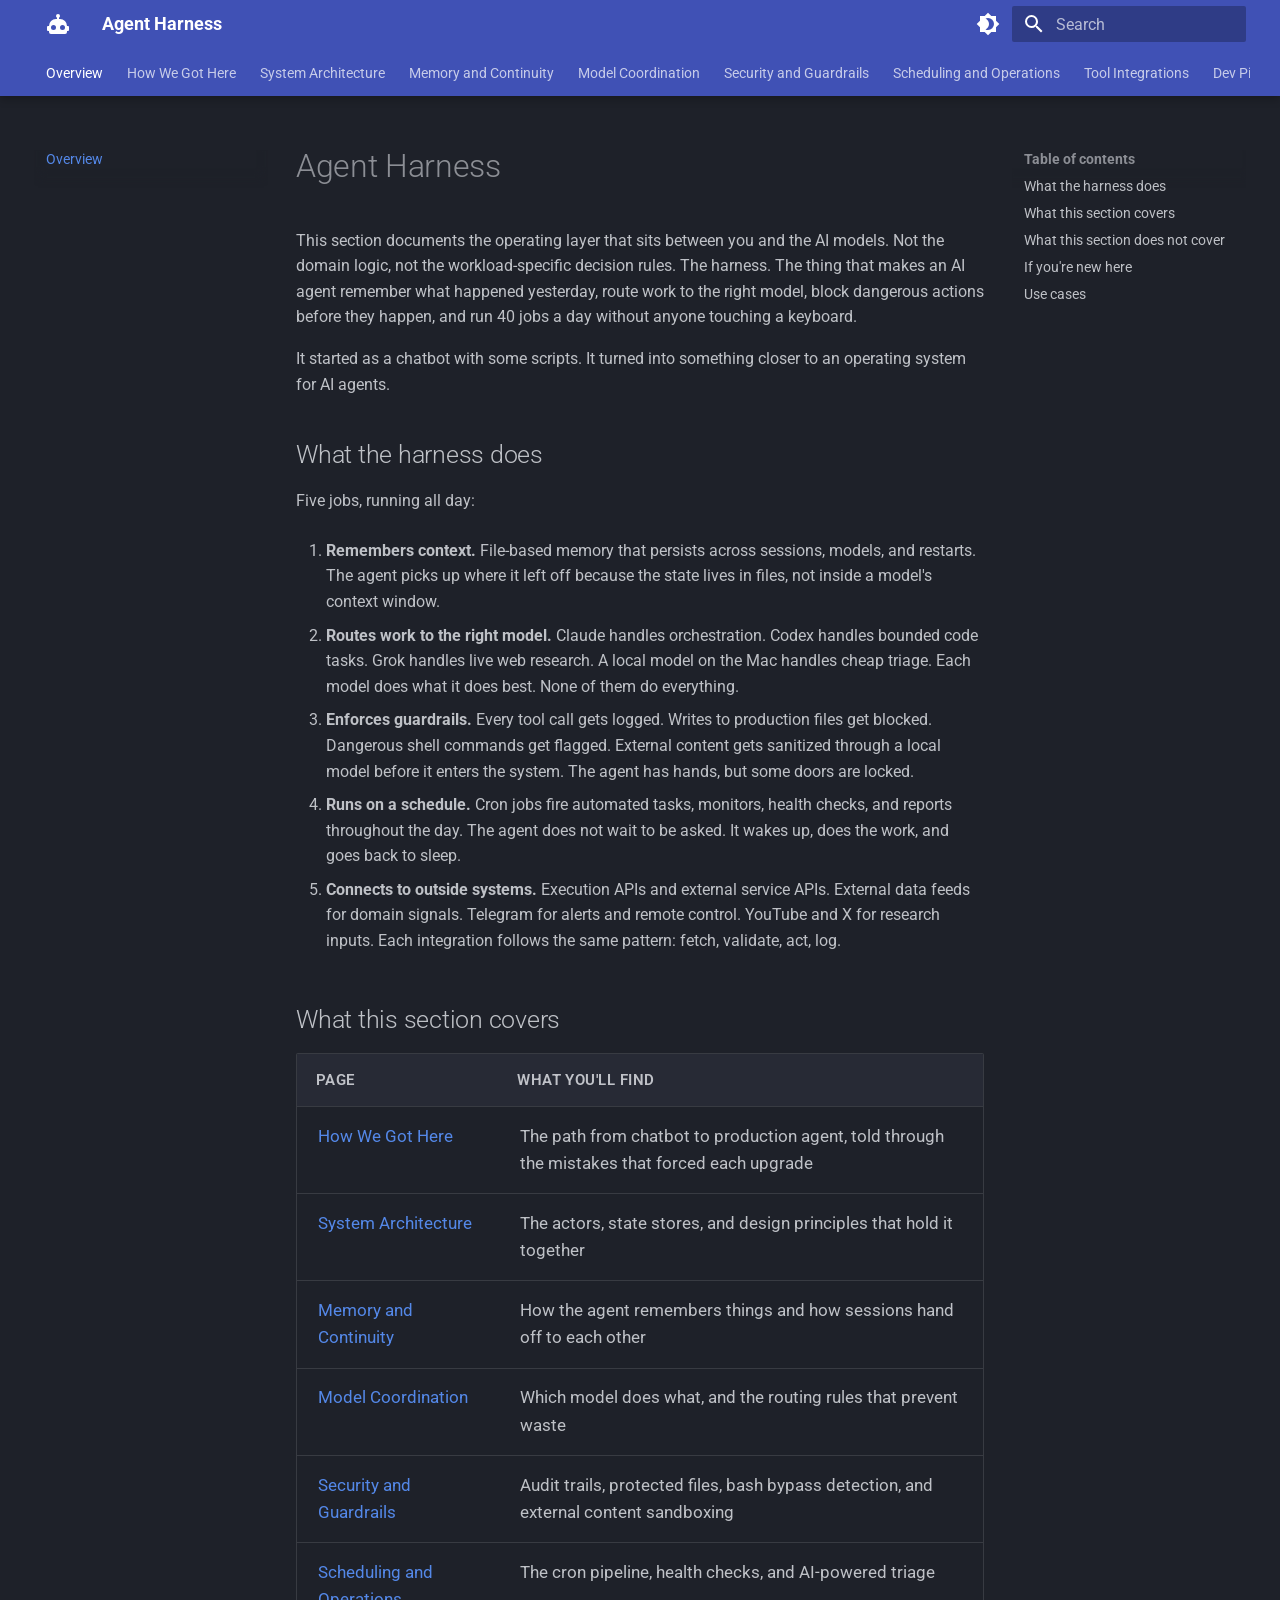
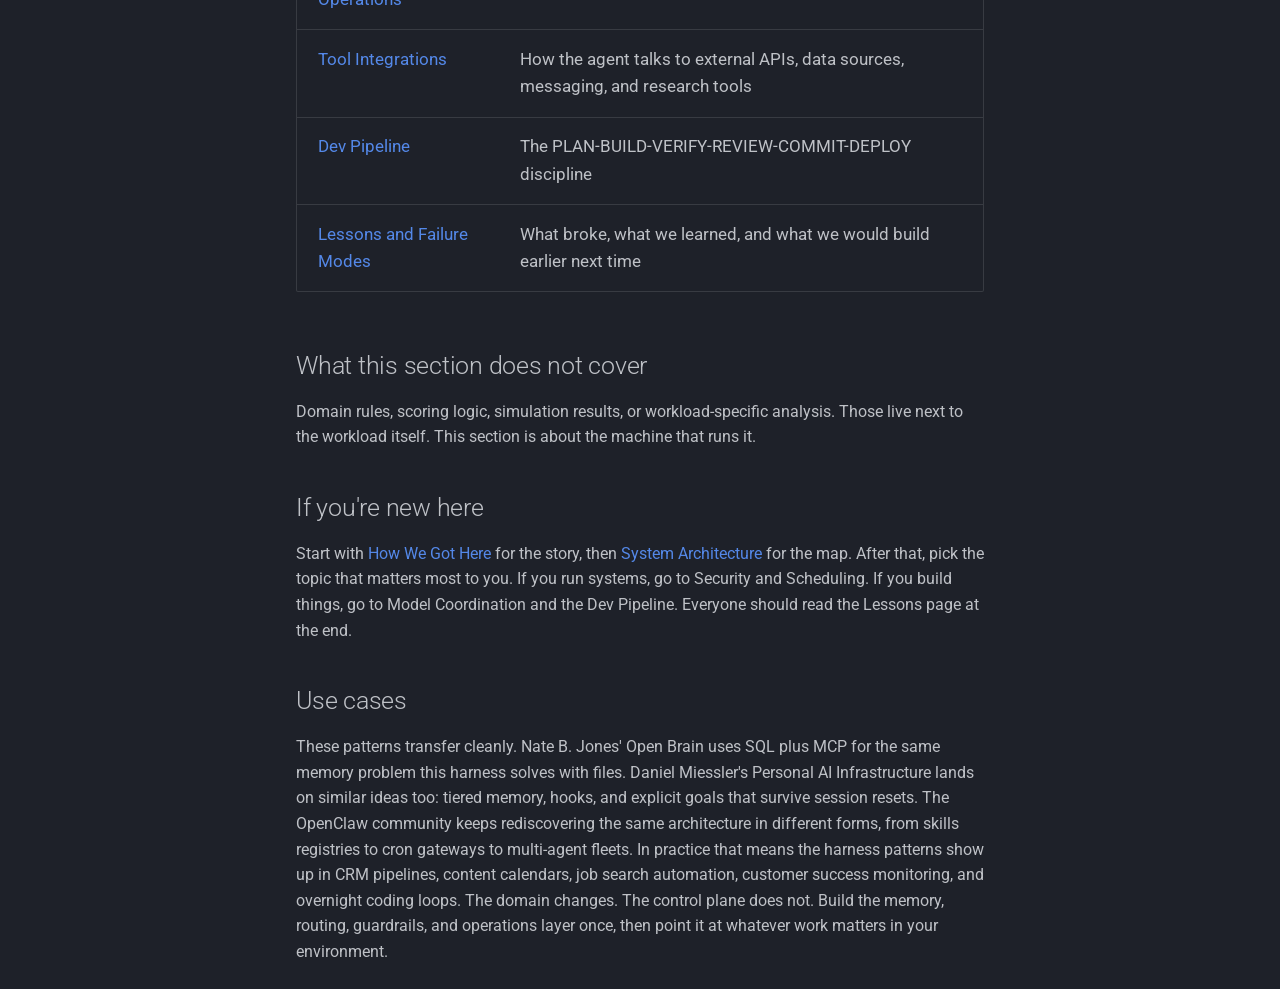
==== commit 895f467d: "Deployed  with MkDocs version: 1.6.1" ====
--- a/index.html
+++ b/index.html
@@ -544,6 +544,17 @@
   
 </li>
       
+        <li class="md-nav__item">
+  <a href="#use-cases" class="md-nav__link">
+    <span class="md-ellipsis">
+      
+        Use cases
+      
+    </span>
+  </a>
+  
+</li>
+      
     </ul>
   
 </nav>
@@ -865,6 +876,17 @@
   
 </li>
       
+        <li class="md-nav__item">
+  <a href="#use-cases" class="md-nav__link">
+    <span class="md-ellipsis">
+      
+        Use cases
+      
+    </span>
+  </a>
+  
+</li>
+      
     </ul>
   
 </nav>
@@ -883,7 +905,7 @@
 
 
 <h1 id="agent-harness">Agent Harness<a class="headerlink" href="#agent-harness" title="Permanent link">&para;</a></h1>
-<p>This section documents the operating layer that sits between you and the AI models. Not the trading strategies, not the backtest results. The harness. The thing that makes an AI agent remember what happened yesterday, route work to the right model, block dangerous actions before they happen, and run 40 jobs a day without anyone touching a keyboard.</p>
+<p>This section documents the operating layer that sits between you and the AI models. Not the domain logic, not the workload-specific decision rules. The harness. The thing that makes an AI agent remember what happened yesterday, route work to the right model, block dangerous actions before they happen, and run 40 jobs a day without anyone touching a keyboard.</p>
 <p>It started as a chatbot with some scripts. It turned into something closer to an operating system for AI agents.</p>
 <h2 id="what-the-harness-does">What the harness does<a class="headerlink" href="#what-the-harness-does" title="Permanent link">&para;</a></h2>
 <p>Five jobs, running all day:</p>
@@ -898,10 +920,10 @@
 <p><strong>Enforces guardrails.</strong> Every tool call gets logged. Writes to production files get blocked. Dangerous shell commands get flagged. External content gets sanitized through a local model before it enters the system. The agent has hands, but some doors are locked.</p>
 </li>
 <li>
-<p><strong>Runs on a schedule.</strong> Cron jobs fire screeners, monitors, health checks, and reports throughout the day. The agent does not wait to be asked. It wakes up, does the work, and goes back to sleep.</p>
+<p><strong>Runs on a schedule.</strong> Cron jobs fire automated tasks, monitors, health checks, and reports throughout the day. The agent does not wait to be asked. It wakes up, does the work, and goes back to sleep.</p>
 </li>
 <li>
-<p><strong>Connects to outside systems.</strong> Broker APIs for trade execution. Market data feeds for signals. Telegram for alerts and remote control. YouTube and X for research inputs. Each integration follows the same pattern: fetch, validate, act, log.</p>
+<p><strong>Connects to outside systems.</strong> Execution APIs and external service APIs. External data feeds for domain signals. Telegram for alerts and remote control. YouTube and X for research inputs. Each integration follows the same pattern: fetch, validate, act, log.</p>
 </li>
 </ol>
 <h2 id="what-this-section-covers">What this section covers<a class="headerlink" href="#what-this-section-covers" title="Permanent link">&para;</a></h2>
@@ -939,7 +961,7 @@
 </tr>
 <tr>
 <td><a href="tool-integrations/">Tool Integrations</a></td>
-<td>How the agent talks to brokers, data feeds, messaging, and research tools</td>
+<td>How the agent talks to external APIs, data sources, messaging, and research tools</td>
 </tr>
 <tr>
 <td><a href="dev-pipeline/">Dev Pipeline</a></td>
@@ -952,9 +974,11 @@
 </tbody>
 </table>
 <h2 id="what-this-section-does-not-cover">What this section does not cover<a class="headerlink" href="#what-this-section-does-not-cover" title="Permanent link">&para;</a></h2>
-<p>Trading rules, position sizing, backtest edge, or market analysis. Those live in the <a href="https://drm-collab.github.io/master-rulebook/plans/overview/">Trading Plans</a> section. This section is about the machine that runs the plans.</p>
+<p>Domain rules, scoring logic, simulation results, or workload-specific analysis. Those live next to the workload itself. This section is about the machine that runs it.</p>
 <h2 id="if-youre-new-here">If you're new here<a class="headerlink" href="#if-youre-new-here" title="Permanent link">&para;</a></h2>
 <p>Start with <a href="how-we-got-here/">How We Got Here</a> for the story, then <a href="architecture/">System Architecture</a> for the map. After that, pick the topic that matters most to you. If you run systems, go to Security and Scheduling. If you build things, go to Model Coordination and the Dev Pipeline. Everyone should read the Lessons page at the end.</p>
+<h2 id="use-cases">Use cases<a class="headerlink" href="#use-cases" title="Permanent link">&para;</a></h2>
+<p>These patterns transfer cleanly. Nate B. Jones' Open Brain uses SQL plus MCP for the same memory problem this harness solves with files. Daniel Miessler's Personal AI Infrastructure lands on similar ideas too: tiered memory, hooks, and explicit goals that survive session resets. The OpenClaw community keeps rediscovering the same architecture in different forms, from skills registries to cron gateways to multi-agent fleets. In practice that means the harness patterns show up in CRM pipelines, content calendars, job search automation, customer success monitoring, and overnight coding loops. The domain changes. The control plane does not. Build the memory, routing, guardrails, and operations layer once, then point it at whatever work matters in your environment.</p>
 
 
 
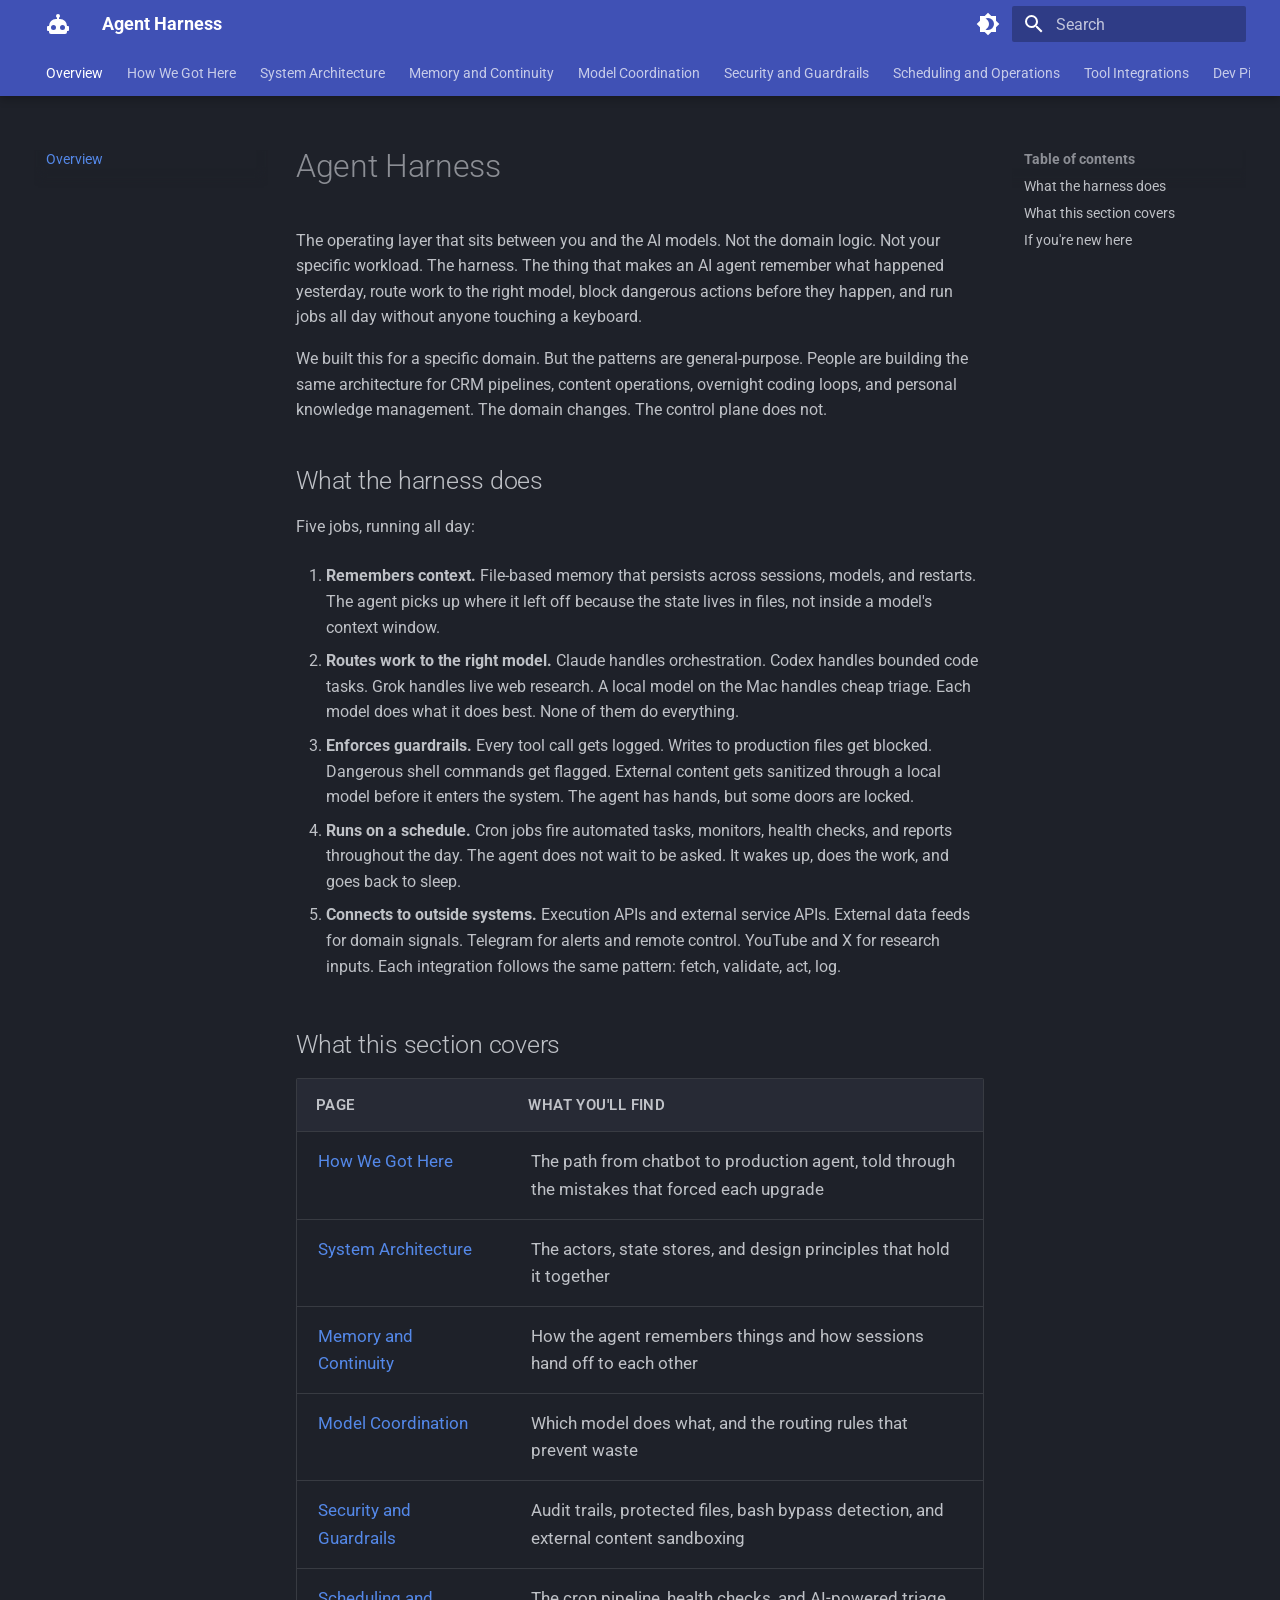
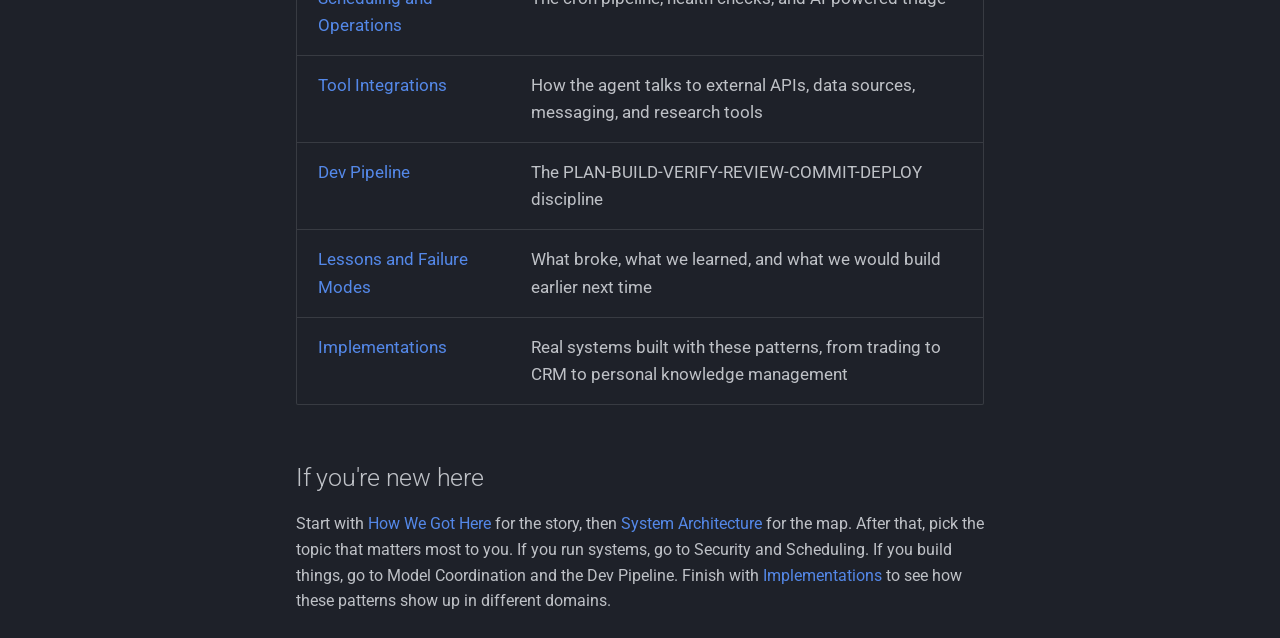
==== commit f3ff7642: "Deployed  with MkDocs version: 1.6.1" ====
--- a/index.html
+++ b/index.html
@@ -395,6 +395,25 @@
   
 
       
+        
+  
+  
+  
+  
+    <li class="md-tabs__item">
+      <a href="implementations/" class="md-tabs__link">
+        
+  
+  
+    
+  
+  Implementations
+
+      </a>
+    </li>
+  
+
+      
     </ul>
   </div>
 </nav>
@@ -523,38 +542,16 @@
 </li>
       
         <li class="md-nav__item">
-  <a href="#what-this-section-does-not-cover" class="md-nav__link">
+  <a href="#if-youre-new-here" class="md-nav__link">
     <span class="md-ellipsis">
       
-        What this section does not cover
+        If you're new here
       
     </span>
   </a>
   
 </li>
       
-        <li class="md-nav__item">
-  <a href="#if-youre-new-here" class="md-nav__link">
-    <span class="md-ellipsis">
-      
-        If you're new here
-      
-    </span>
-  </a>
-  
-</li>
-      
-        <li class="md-nav__item">
-  <a href="#use-cases" class="md-nav__link">
-    <span class="md-ellipsis">
-      
-        Use cases
-      
-    </span>
-  </a>
-  
-</li>
-      
     </ul>
   
 </nav>
@@ -794,6 +791,33 @@
     
   
     Lessons and Failure Modes
+  
+
+    
+  </span>
+  
+  
+
+      </a>
+    </li>
+  
+
+    
+      
+      
+  
+  
+  
+  
+    <li class="md-nav__item">
+      <a href="implementations/" class="md-nav__link">
+        
+  
+  
+  <span class="md-ellipsis">
+    
+  
+    Implementations
   
 
     
@@ -855,32 +879,10 @@
 </li>
       
         <li class="md-nav__item">
-  <a href="#what-this-section-does-not-cover" class="md-nav__link">
-    <span class="md-ellipsis">
-      
-        What this section does not cover
-      
-    </span>
-  </a>
-  
-</li>
-      
-        <li class="md-nav__item">
   <a href="#if-youre-new-here" class="md-nav__link">
     <span class="md-ellipsis">
       
         If you're new here
-      
-    </span>
-  </a>
-  
-</li>
-      
-        <li class="md-nav__item">
-  <a href="#use-cases" class="md-nav__link">
-    <span class="md-ellipsis">
-      
-        Use cases
       
     </span>
   </a>
@@ -905,8 +907,8 @@
 
 
 <h1 id="agent-harness">Agent Harness<a class="headerlink" href="#agent-harness" title="Permanent link">&para;</a></h1>
-<p>This section documents the operating layer that sits between you and the AI models. Not the domain logic, not the workload-specific decision rules. The harness. The thing that makes an AI agent remember what happened yesterday, route work to the right model, block dangerous actions before they happen, and run 40 jobs a day without anyone touching a keyboard.</p>
-<p>It started as a chatbot with some scripts. It turned into something closer to an operating system for AI agents.</p>
+<p>The operating layer that sits between you and the AI models. Not the domain logic. Not your specific workload. The harness. The thing that makes an AI agent remember what happened yesterday, route work to the right model, block dangerous actions before they happen, and run jobs all day without anyone touching a keyboard.</p>
+<p>We built this for a specific domain. But the patterns are general-purpose. People are building the same architecture for CRM pipelines, content operations, overnight coding loops, and personal knowledge management. The domain changes. The control plane does not.</p>
 <h2 id="what-the-harness-does">What the harness does<a class="headerlink" href="#what-the-harness-does" title="Permanent link">&para;</a></h2>
 <p>Five jobs, running all day:</p>
 <ol>
@@ -971,14 +973,14 @@
 <td><a href="lessons-and-failure-modes/">Lessons and Failure Modes</a></td>
 <td>What broke, what we learned, and what we would build earlier next time</td>
 </tr>
+<tr>
+<td><a href="implementations/">Implementations</a></td>
+<td>Real systems built with these patterns, from trading to CRM to personal knowledge management</td>
+</tr>
 </tbody>
 </table>
-<h2 id="what-this-section-does-not-cover">What this section does not cover<a class="headerlink" href="#what-this-section-does-not-cover" title="Permanent link">&para;</a></h2>
-<p>Domain rules, scoring logic, simulation results, or workload-specific analysis. Those live next to the workload itself. This section is about the machine that runs it.</p>
 <h2 id="if-youre-new-here">If you're new here<a class="headerlink" href="#if-youre-new-here" title="Permanent link">&para;</a></h2>
-<p>Start with <a href="how-we-got-here/">How We Got Here</a> for the story, then <a href="architecture/">System Architecture</a> for the map. After that, pick the topic that matters most to you. If you run systems, go to Security and Scheduling. If you build things, go to Model Coordination and the Dev Pipeline. Everyone should read the Lessons page at the end.</p>
-<h2 id="use-cases">Use cases<a class="headerlink" href="#use-cases" title="Permanent link">&para;</a></h2>
-<p>These patterns transfer cleanly. Nate B. Jones' Open Brain uses SQL plus MCP for the same memory problem this harness solves with files. Daniel Miessler's Personal AI Infrastructure lands on similar ideas too: tiered memory, hooks, and explicit goals that survive session resets. The OpenClaw community keeps rediscovering the same architecture in different forms, from skills registries to cron gateways to multi-agent fleets. In practice that means the harness patterns show up in CRM pipelines, content calendars, job search automation, customer success monitoring, and overnight coding loops. The domain changes. The control plane does not. Build the memory, routing, guardrails, and operations layer once, then point it at whatever work matters in your environment.</p>
+<p>Start with <a href="how-we-got-here/">How We Got Here</a> for the story, then <a href="architecture/">System Architecture</a> for the map. After that, pick the topic that matters most to you. If you run systems, go to Security and Scheduling. If you build things, go to Model Coordination and the Dev Pipeline. Finish with <a href="implementations/">Implementations</a> to see how these patterns show up in different domains.</p>
 
 
 
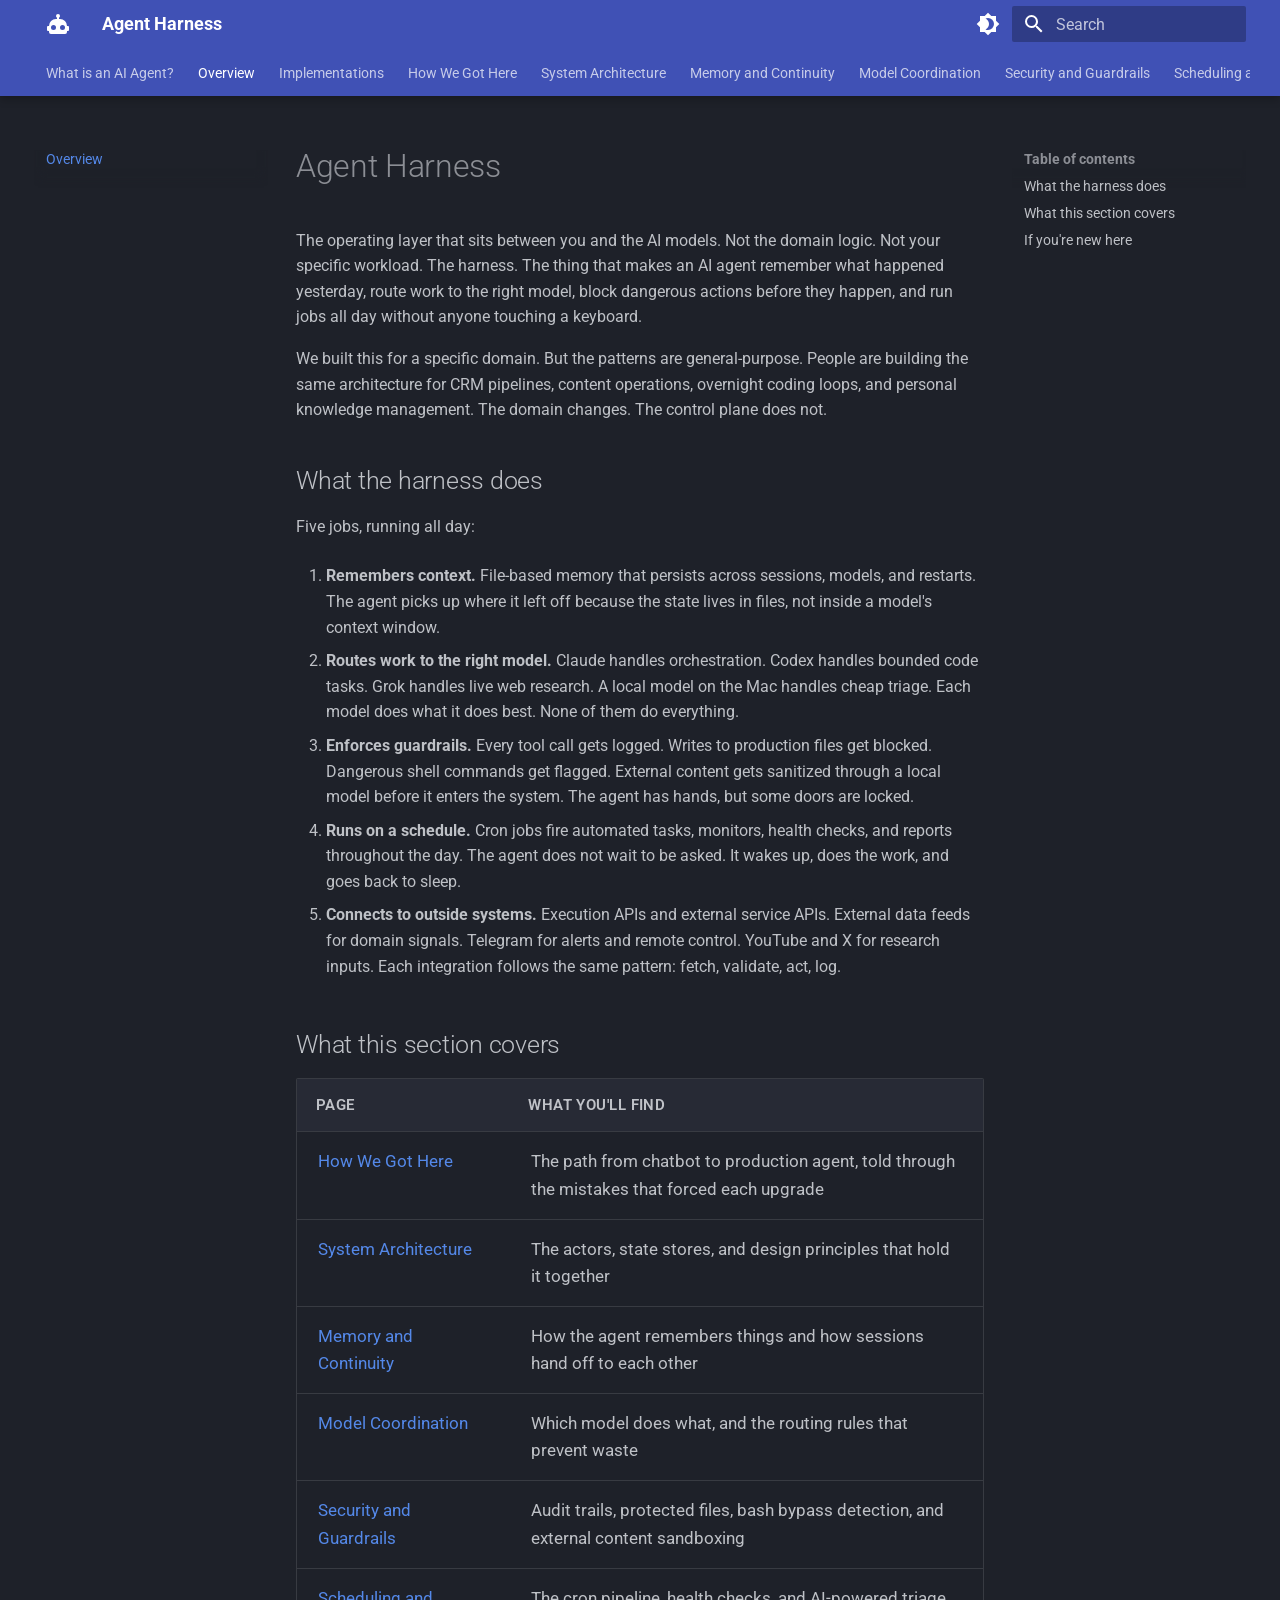
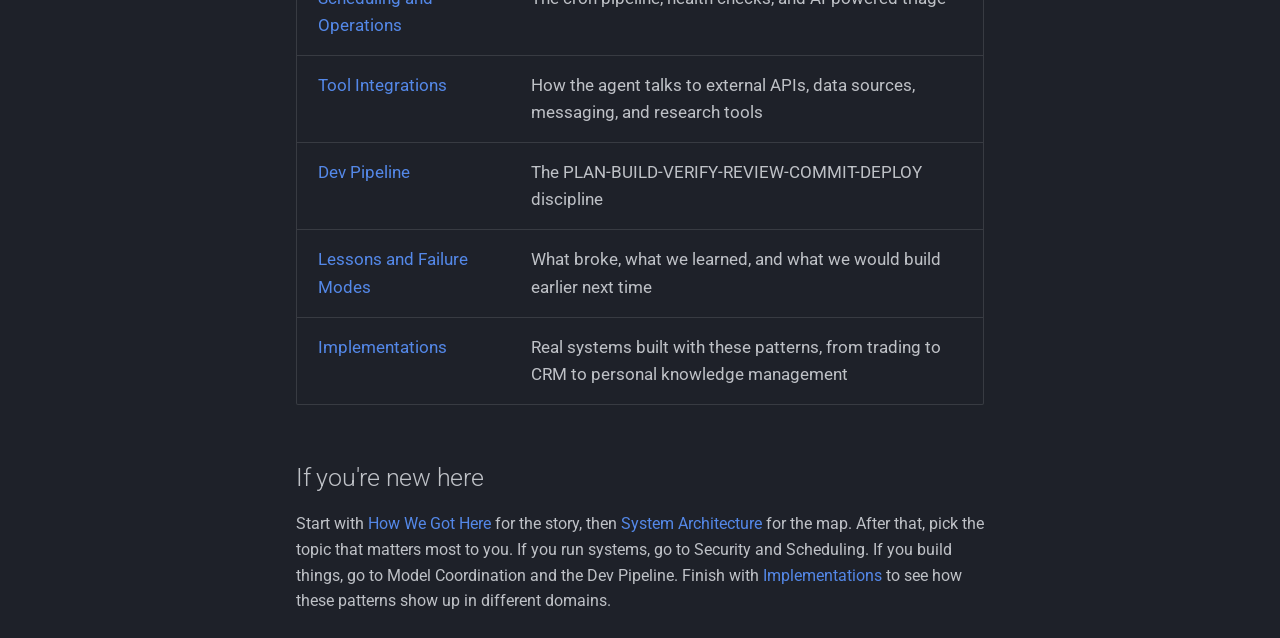
==== commit d1618623: "Deployed  with MkDocs version: 1.6.1" ====
--- a/index.html
+++ b/index.html
@@ -13,8 +13,10 @@
       
       
       
-      
-        <link rel="next" href="how-we-got-here/">
+        <link rel="prev" href="what-is-an-agent/">
+      
+      
+        <link rel="next" href="implementations/">
       
       
         
@@ -207,6 +209,25 @@
   
   
   
+  
+    <li class="md-tabs__item">
+      <a href="what-is-an-agent/" class="md-tabs__link">
+        
+  
+  
+    
+  
+  What is an AI Agent?
+
+      </a>
+    </li>
+  
+
+      
+        
+  
+  
+  
     
   
   
@@ -230,6 +251,25 @@
   
   
     <li class="md-tabs__item">
+      <a href="implementations/" class="md-tabs__link">
+        
+  
+  
+    
+  
+  Implementations
+
+      </a>
+    </li>
+  
+
+      
+        
+  
+  
+  
+  
+    <li class="md-tabs__item">
       <a href="how-we-got-here/" class="md-tabs__link">
         
   
@@ -401,13 +441,13 @@
   
   
     <li class="md-tabs__item">
-      <a href="implementations/" class="md-tabs__link">
-        
-  
-  
-    
-  
-  Implementations
+      <a href="glossary/" class="md-tabs__link">
+        
+  
+  
+    
+  
+  Glossary
 
       </a>
     </li>
@@ -457,6 +497,33 @@
       
   
   
+  
+  
+    <li class="md-nav__item">
+      <a href="what-is-an-agent/" class="md-nav__link">
+        
+  
+  
+  <span class="md-ellipsis">
+    
+  
+    What is an AI Agent?
+  
+
+    
+  </span>
+  
+  
+
+      </a>
+    </li>
+  
+
+    
+      
+      
+  
+  
     
   
   
@@ -567,6 +634,33 @@
   
   
     <li class="md-nav__item">
+      <a href="implementations/" class="md-nav__link">
+        
+  
+  
+  <span class="md-ellipsis">
+    
+  
+    Implementations
+  
+
+    
+  </span>
+  
+  
+
+      </a>
+    </li>
+  
+
+    
+      
+      
+  
+  
+  
+  
+    <li class="md-nav__item">
       <a href="how-we-got-here/" class="md-nav__link">
         
   
@@ -810,14 +904,14 @@
   
   
     <li class="md-nav__item">
-      <a href="implementations/" class="md-nav__link">
-        
-  
-  
-  <span class="md-ellipsis">
-    
-  
-    Implementations
+      <a href="glossary/" class="md-nav__link">
+        
+  
+  
+  <span class="md-ellipsis">
+    
+  
+    Glossary
   
 
     
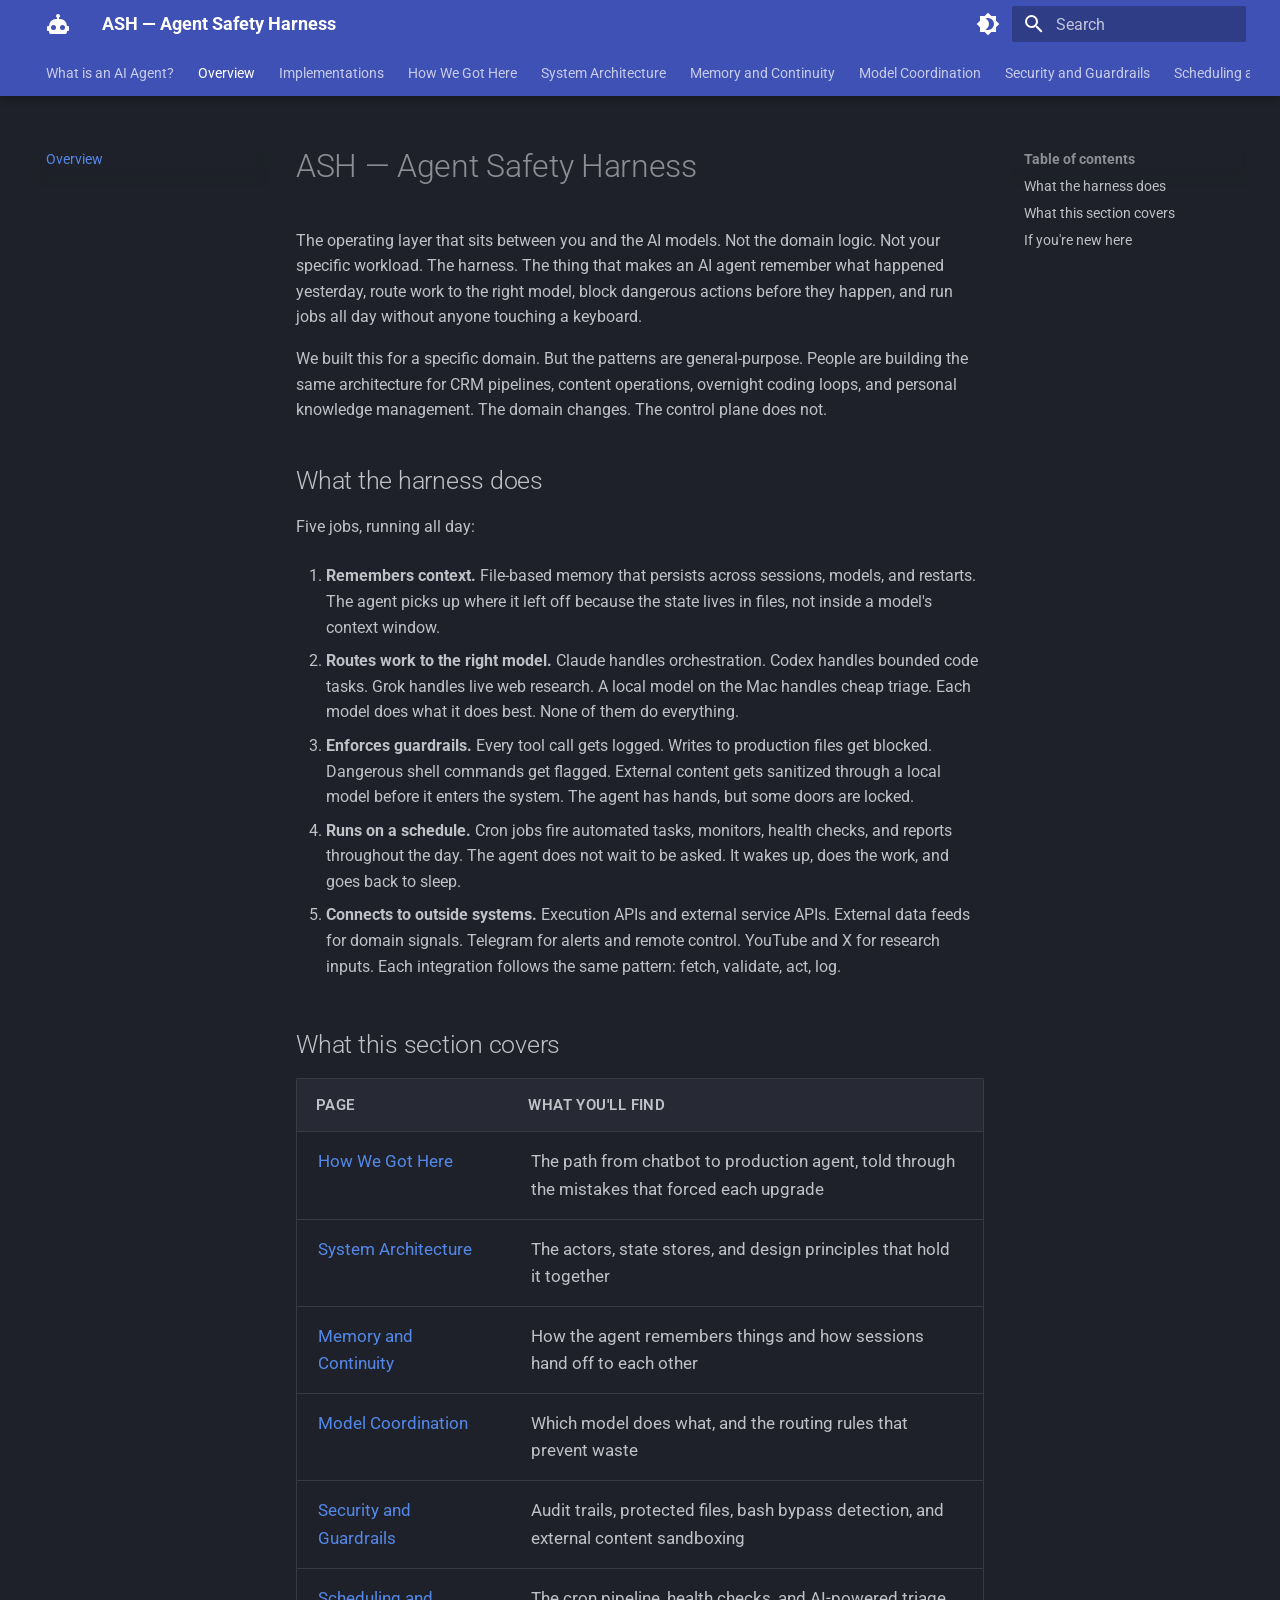
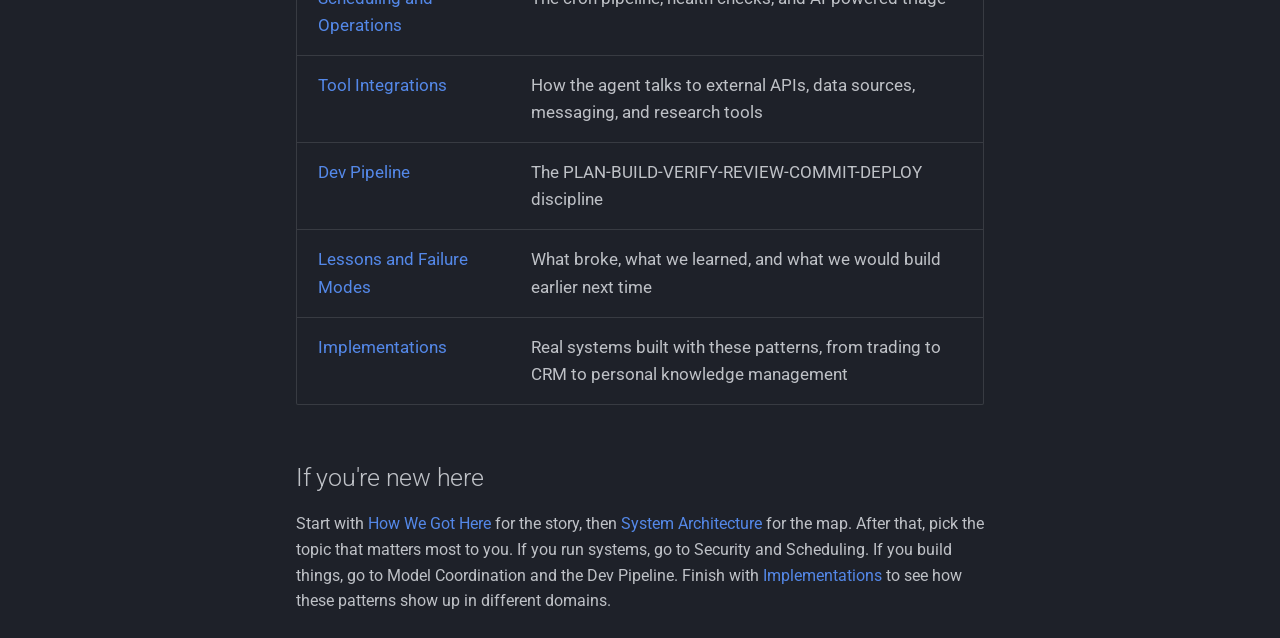
==== commit b749b7fe: "Deployed  with MkDocs version: 1.6.1" ====
--- a/index.html
+++ b/index.html
@@ -6,7 +6,7 @@
       <meta charset="utf-8">
       <meta name="viewport" content="width=device-width,initial-scale=1">
       
-        <meta name="description" content="How to build a production AI agent system with persistent memory, multi-model coordination, and guardrails">
+        <meta name="description" content="How to build a production AI agent system with persistent memory, multi-model coordination, and safety guardrails">
       
       
         <meta name="author" content="Dana">
@@ -27,7 +27,7 @@
     
     
       
-        <title>Agent Harness</title>
+        <title>ASH — Agent Safety Harness</title>
       
     
     
@@ -80,7 +80,7 @@
     <div data-md-component="skip">
       
         
-        <a href="#agent-harness" class="md-skip">
+        <a href="#ash-agent-safety-harness" class="md-skip">
           Skip to content
         </a>
       
@@ -96,7 +96,7 @@
 
 <header class="md-header md-header--shadow md-header--lifted" data-md-component="header">
   <nav class="md-header__inner md-grid" aria-label="Header">
-    <a href="." title="Agent Harness" class="md-header__button md-logo" aria-label="Agent Harness" data-md-component="logo">
+    <a href="." title="ASH — Agent Safety Harness" class="md-header__button md-logo" aria-label="ASH — Agent Safety Harness" data-md-component="logo">
       
   
   <svg xmlns="http://www.w3.org/2000/svg" viewBox="0 0 24 24"><path d="M12 2a2 2 0 0 1 2 2c0 .74-.4 1.39-1 1.73V7h1a7 7 0 0 1 7 7h1a1 1 0 0 1 1 1v3a1 1 0 0 1-1 1h-1v1a2 2 0 0 1-2 2H5a2 2 0 0 1-2-2v-1H2a1 1 0 0 1-1-1v-3a1 1 0 0 1 1-1h1a7 7 0 0 1 7-7h1V5.73c-.6-.34-1-.99-1-1.73a2 2 0 0 1 2-2M7.5 13A2.5 2.5 0 0 0 5 15.5 2.5 2.5 0 0 0 7.5 18a2.5 2.5 0 0 0 2.5-2.5A2.5 2.5 0 0 0 7.5 13m9 0a2.5 2.5 0 0 0-2.5 2.5 2.5 2.5 0 0 0 2.5 2.5 2.5 2.5 0 0 0 2.5-2.5 2.5 2.5 0 0 0-2.5-2.5"/></svg>
@@ -110,7 +110,7 @@
       <div class="md-header__ellipsis">
         <div class="md-header__topic">
           <span class="md-ellipsis">
-            Agent Harness
+            ASH — Agent Safety Harness
           </span>
         </div>
         <div class="md-header__topic" data-md-component="header-topic">
@@ -482,13 +482,13 @@
 
 <nav class="md-nav md-nav--primary md-nav--lifted" aria-label="Navigation" data-md-level="0">
   <label class="md-nav__title" for="__drawer">
-    <a href="." title="Agent Harness" class="md-nav__button md-logo" aria-label="Agent Harness" data-md-component="logo">
+    <a href="." title="ASH — Agent Safety Harness" class="md-nav__button md-logo" aria-label="ASH — Agent Safety Harness" data-md-component="logo">
       
   
   <svg xmlns="http://www.w3.org/2000/svg" viewBox="0 0 24 24"><path d="M12 2a2 2 0 0 1 2 2c0 .74-.4 1.39-1 1.73V7h1a7 7 0 0 1 7 7h1a1 1 0 0 1 1 1v3a1 1 0 0 1-1 1h-1v1a2 2 0 0 1-2 2H5a2 2 0 0 1-2-2v-1H2a1 1 0 0 1-1-1v-3a1 1 0 0 1 1-1h1a7 7 0 0 1 7-7h1V5.73c-.6-.34-1-.99-1-1.73a2 2 0 0 1 2-2M7.5 13A2.5 2.5 0 0 0 5 15.5 2.5 2.5 0 0 0 7.5 18a2.5 2.5 0 0 0 2.5-2.5A2.5 2.5 0 0 0 7.5 13m9 0a2.5 2.5 0 0 0-2.5 2.5 2.5 2.5 0 0 0 2.5 2.5 2.5 2.5 0 0 0 2.5-2.5 2.5 2.5 0 0 0-2.5-2.5"/></svg>
 
     </a>
-    Agent Harness
+    ASH — Agent Safety Harness
   </label>
   
   <ul class="md-nav__list" data-md-scrollfix>
@@ -1000,7 +1000,7 @@
 
 
 
-<h1 id="agent-harness">Agent Harness<a class="headerlink" href="#agent-harness" title="Permanent link">&para;</a></h1>
+<h1 id="ash-agent-safety-harness">ASH — Agent Safety Harness<a class="headerlink" href="#ash-agent-safety-harness" title="Permanent link">&para;</a></h1>
 <p>The operating layer that sits between you and the AI models. Not the domain logic. Not your specific workload. The harness. The thing that makes an AI agent remember what happened yesterday, route work to the right model, block dangerous actions before they happen, and run jobs all day without anyone touching a keyboard.</p>
 <p>We built this for a specific domain. But the patterns are general-purpose. People are building the same architecture for CRM pipelines, content operations, overnight coding loops, and personal knowledge management. The domain changes. The control plane does not.</p>
 <h2 id="what-the-harness-does">What the harness does<a class="headerlink" href="#what-the-harness-does" title="Permanent link">&para;</a></h2>
